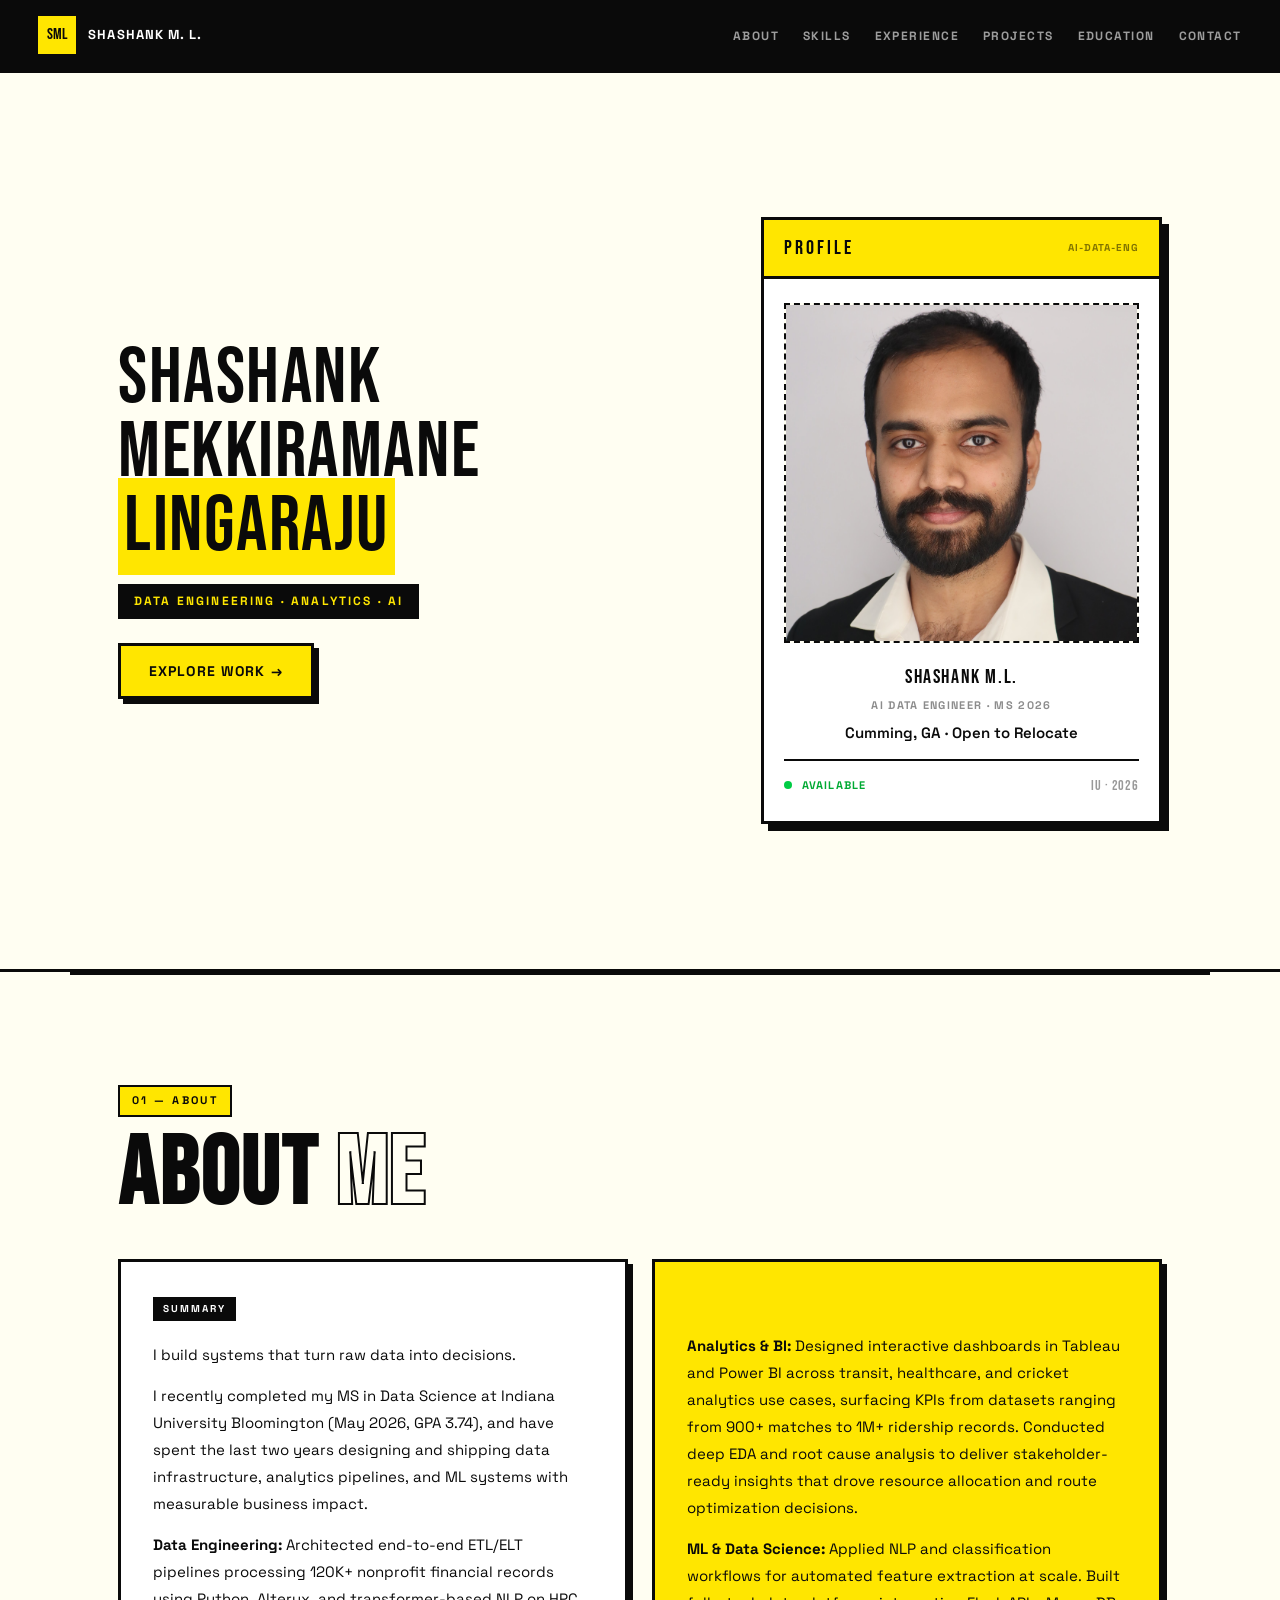
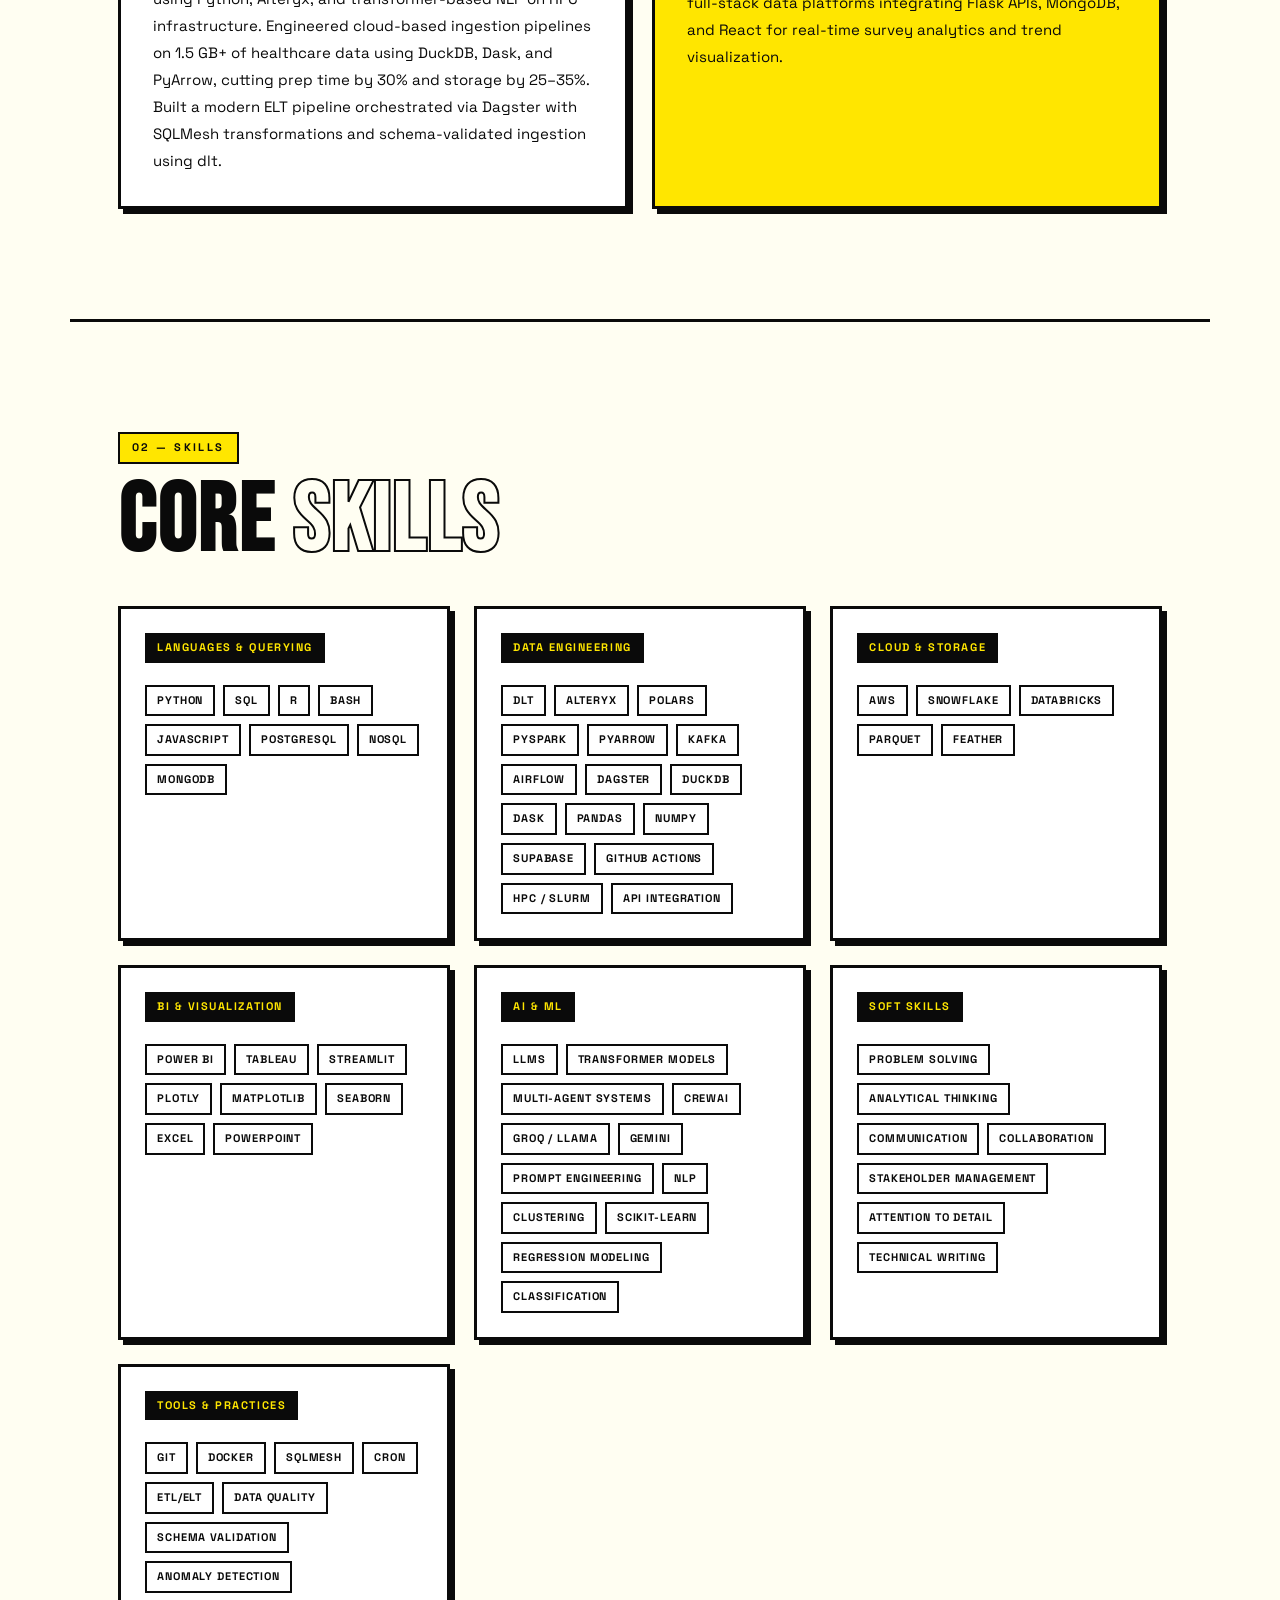
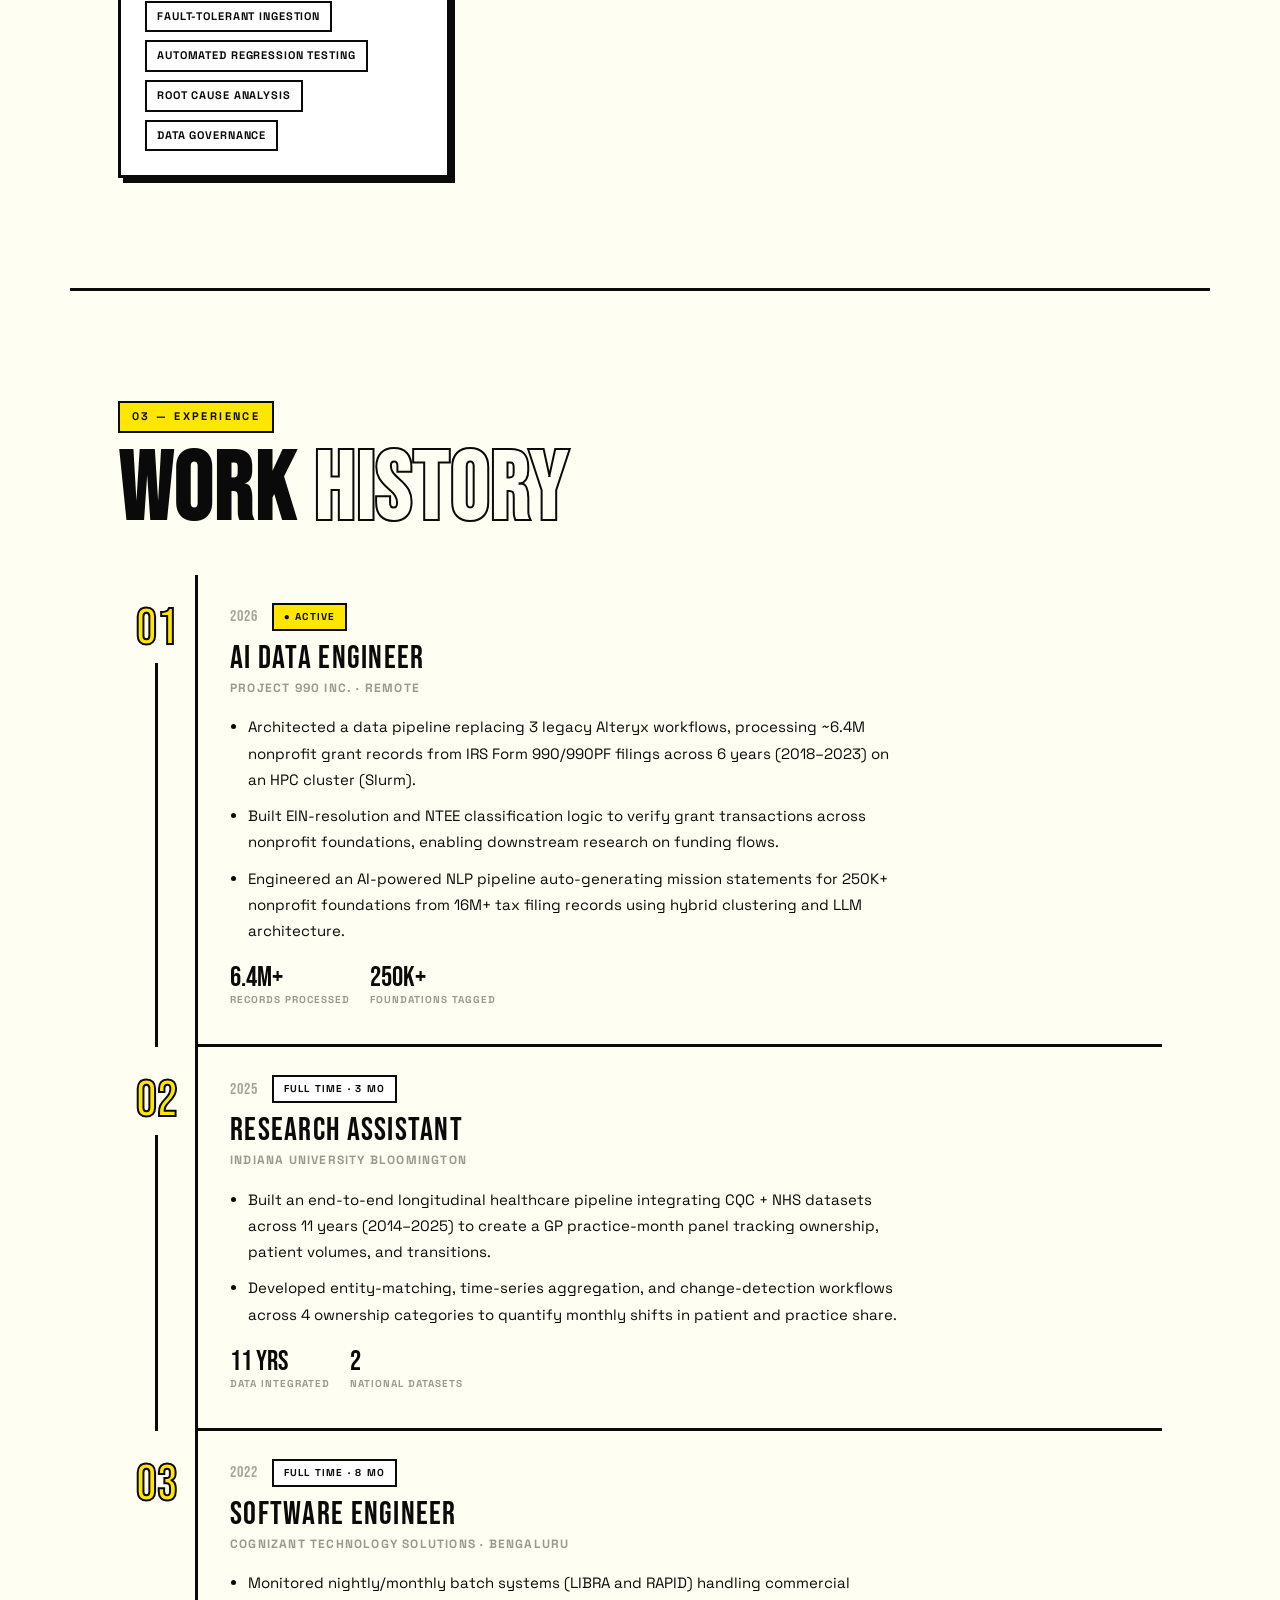
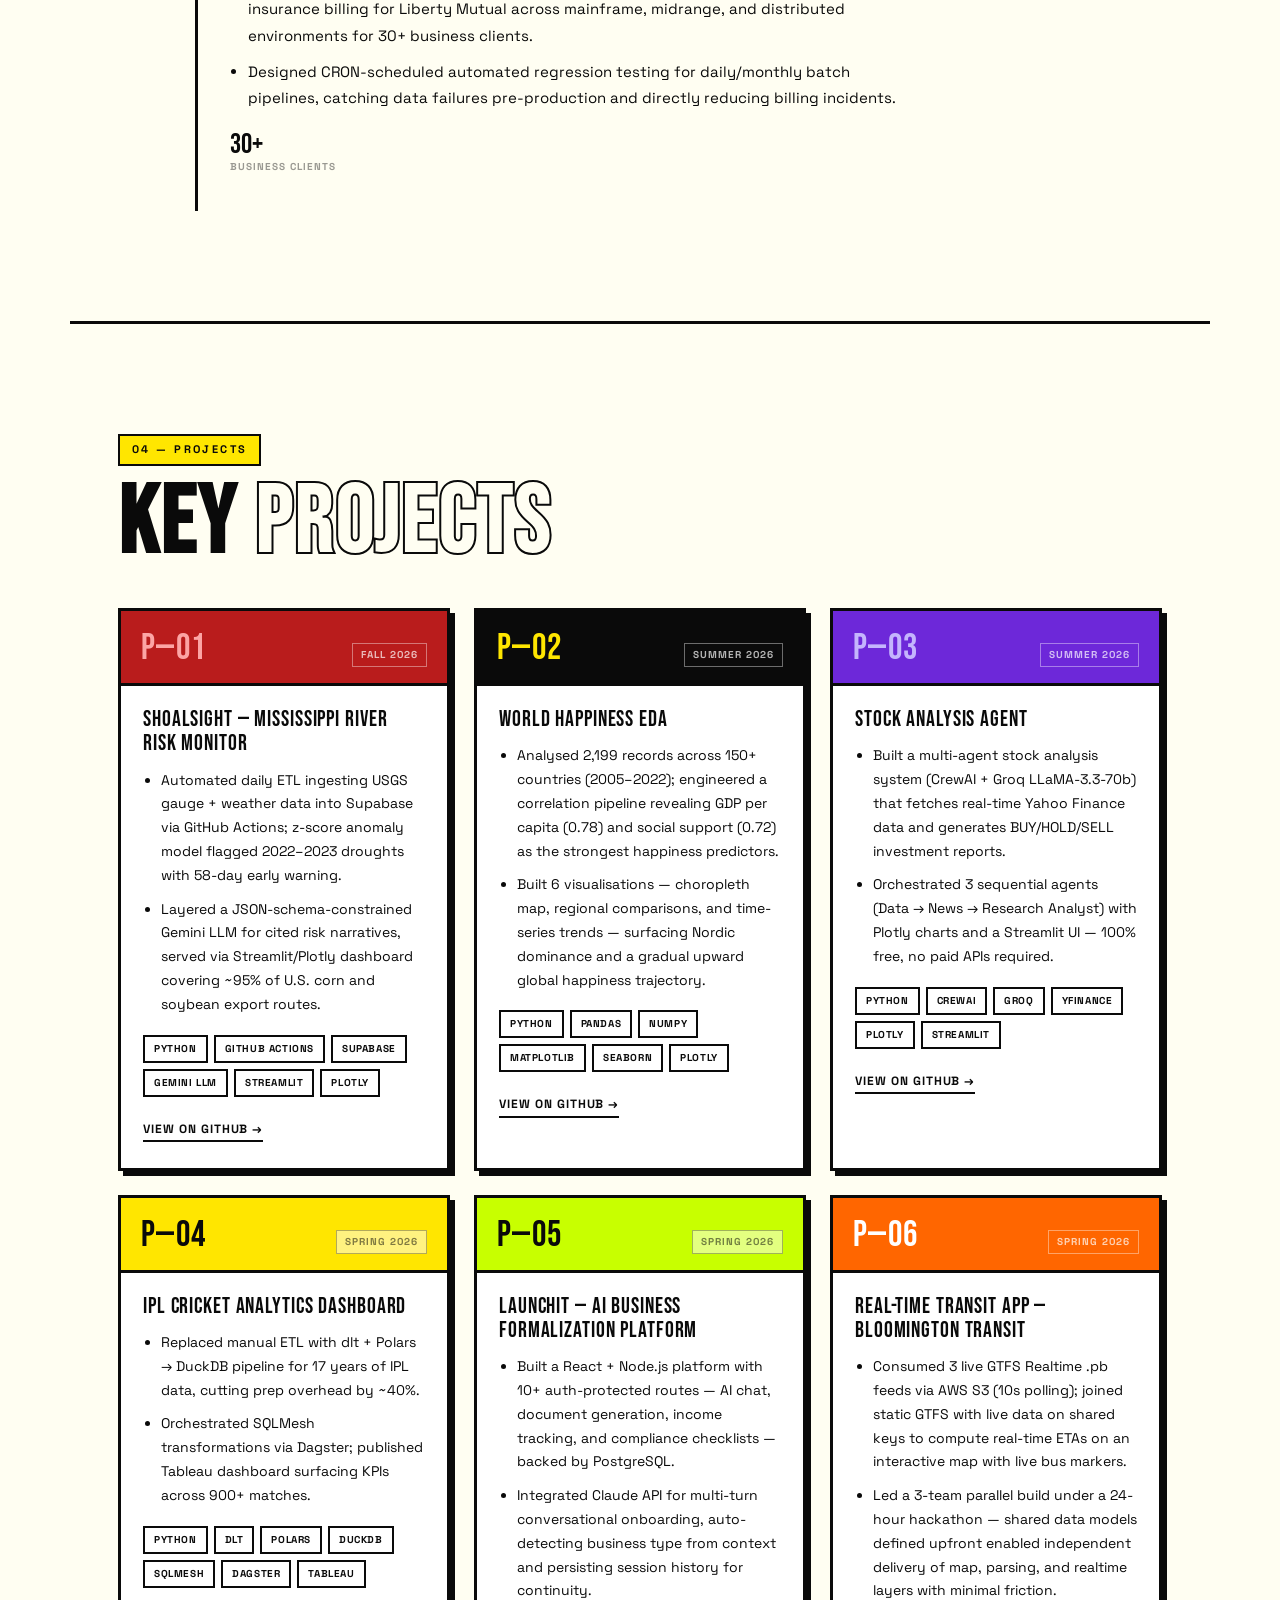
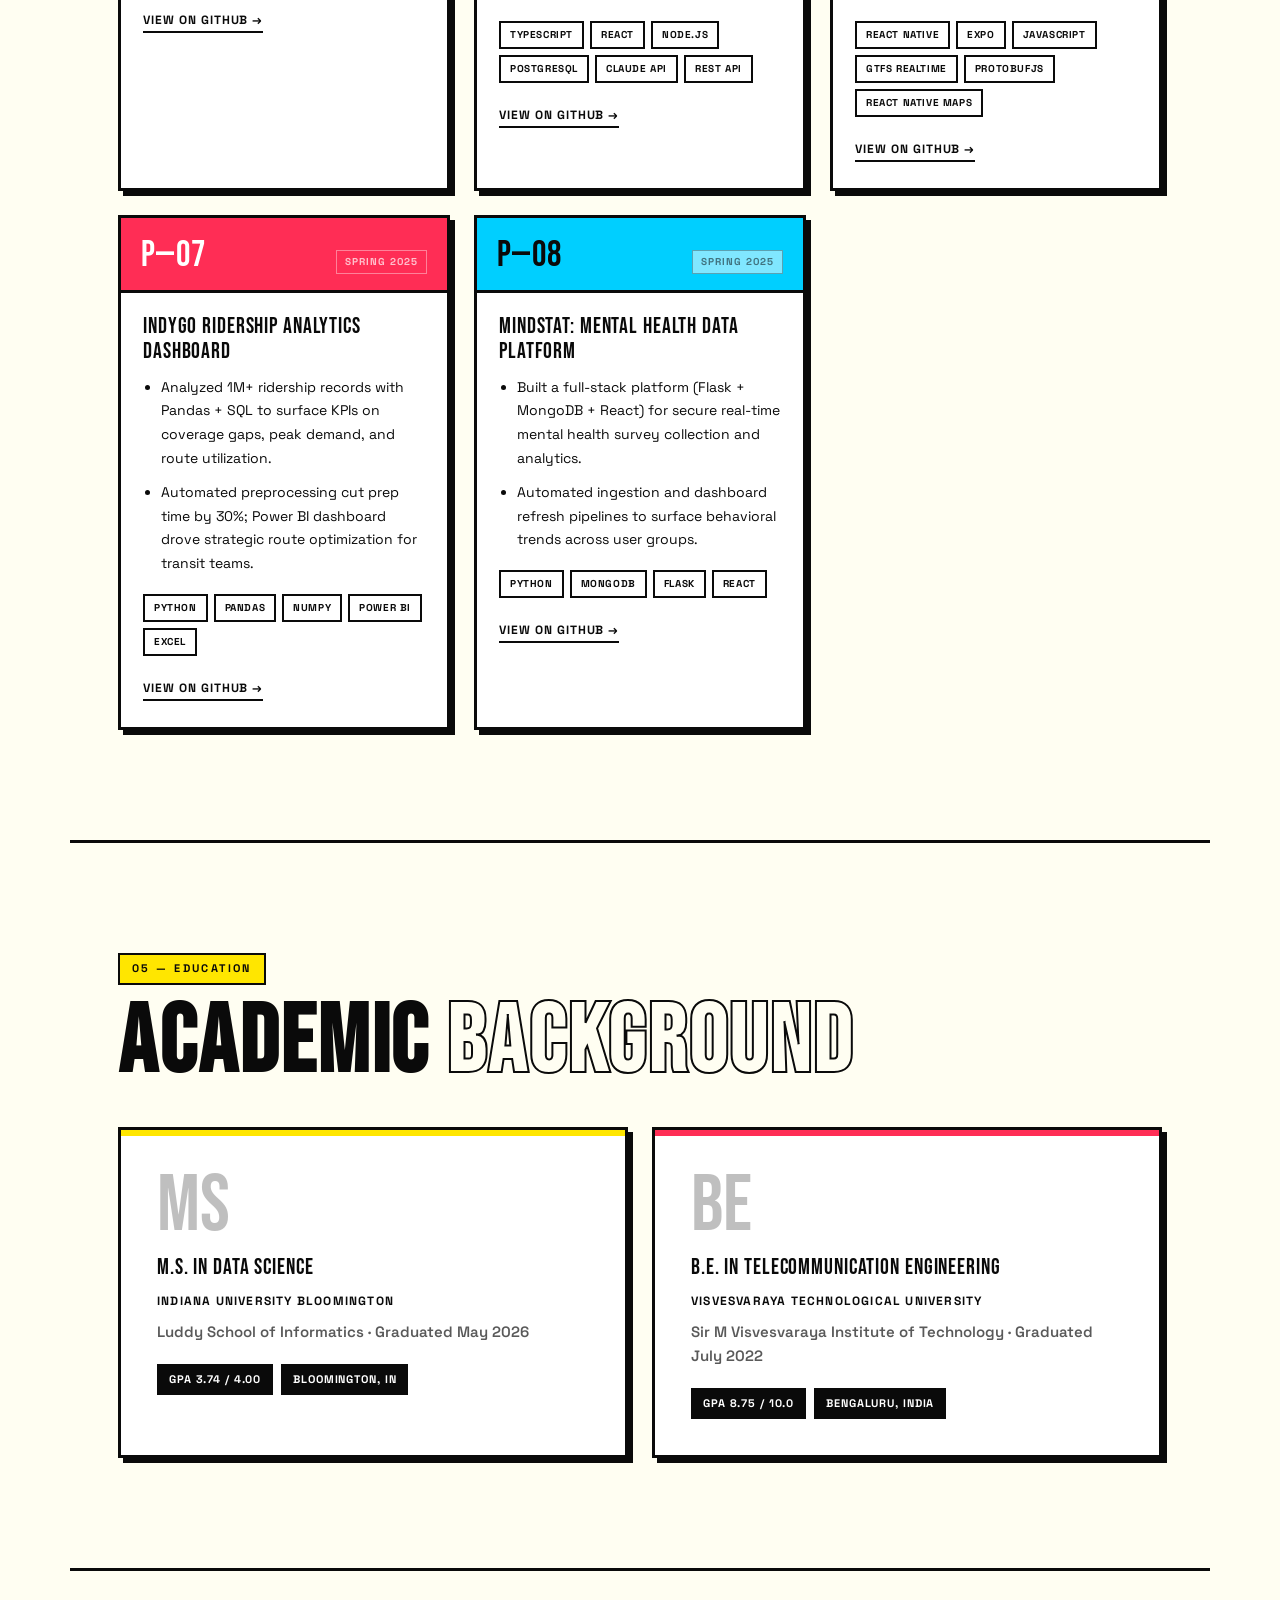
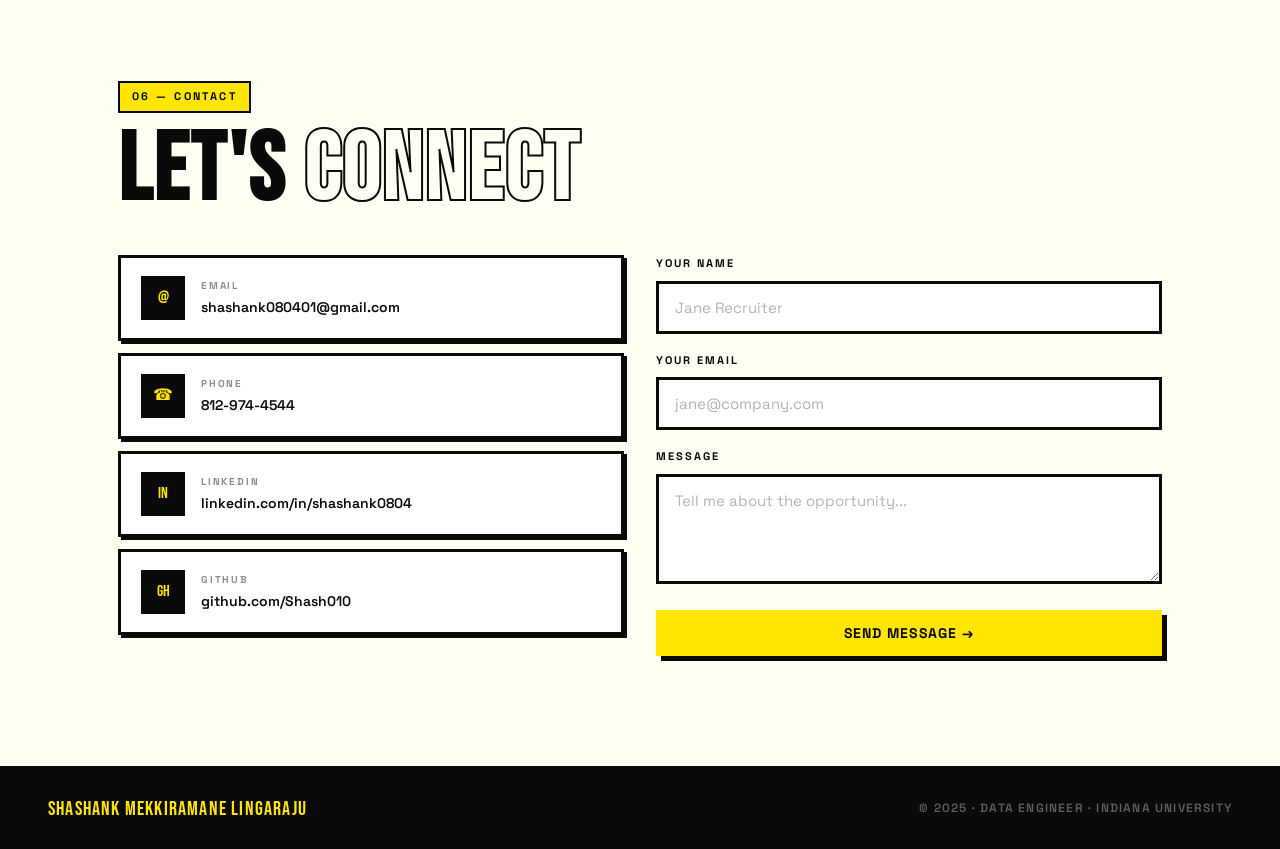
==== index.html @ 9e3068d6 "Add Soft Skills category to skills section" ====
<!doctype html>
<html lang="en">
  <head>
    <meta charset="UTF-8" />
    <meta name="viewport" content="width=device-width, initial-scale=1.0" />
    <title>Shashank Mekkiramane Lingaraju — Data Engineer</title>
    <link
      href="https://fonts.googleapis.com/css2?family=Bebas+Neue&family=Space+Grotesk:wght@400;500;700&display=swap"
      rel="stylesheet"
    />
    <link rel="stylesheet" href="css/style.css" />
  </head>
  <body>
    <!-- NAV -->
    <nav>
      <div class="nav-badge">
        <div class="nav-crest">SML</div>
        <div class="nav-name">Shashank M. L.</div>
      </div>
      <ul class="nav-links">
        <li><a href="#about">About</a></li>
        <li><a href="#skills">Skills</a></li>
        <li><a href="#experience">Experience</a></li>
        <li><a href="#projects">Projects</a></li>
        <li><a href="#education">Education</a></li>
        <li><a href="#contact">Contact</a></li>
      </ul>
    </nav>

    <main>
      <!-- HERO -->
      <div id="hero">
        <div class="hero-inner">
          <div class="hero-left">
            <div class="hero-name-wrap">
              <span class="hero-firstname">Shashank Mekkiramane</span>
              <span class="hero-lastname">LINGARAJU</span>
            </div>
            <div class="hero-role-badge">Data Engineering · Analytics · AI</div>
            <div class="hero-ctas">
              <a href="#experience" class="btn-primary">Explore Work →</a>
            </div>
          </div>

          <!-- ID CARD -->
          <div class="id-card">
            <div class="idc-header">
              <span class="idc-title">PROFILE</span>
              <span class="idc-id">AI-DATA-ENG</span>
            </div>
            <div class="idc-body">
              <div class="idc-photo-placeholder">
                <img src="images/image.jpg" alt="Shashank M.L." />
              </div>
              <div class="idc-name">Shashank M.L.</div>
              <div class="idc-role">AI Data Engineer · MS 2026</div>
              <div class="idc-location">Cumming, GA · Open to Relocate</div>
              <div class="idc-rule"></div>
              <div class="idc-foot">
                <div class="idc-avail">
                  <span class="avail-dot"></span> AVAILABLE
                </div>
                <div class="idc-inst">IU · 2026</div>
              </div>
            </div>
          </div>
        </div>
      </div>

      <!-- ABOUT -->
      <section id="about">
        <div class="sec-eyebrow">01 — About</div>
        <h2 class="sec-title">About <em>Me</em></h2>
        <div class="about-grid">
          <div class="about-card card-white">
            <div class="card-tag">Summary</div>
            <p>I build systems that turn raw data into decisions.</p>
            <p>
              I recently completed my MS in Data Science at Indiana University
              Bloomington (May 2026, GPA 3.74), and have spent the last two
              years designing and shipping data infrastructure, analytics
              pipelines, and ML systems with measurable business impact.
            </p>
            <p>
              <strong>Data Engineering:</strong> Architected end-to-end ETL/ELT
              pipelines processing 120K+ nonprofit financial records using
              Python, Alteryx, and transformer-based NLP on HPC infrastructure.
              Engineered cloud-based ingestion pipelines on 1.5 GB+ of
              healthcare data using DuckDB, Dask, and PyArrow, cutting prep time
              by 30% and storage by 25–35%. Built a modern ELT pipeline
              orchestrated via Dagster with SQLMesh transformations and
              schema-validated ingestion using dlt.
            </p>
          </div>
          <div class="about-card card-yellow">
            <p>
              <strong>Analytics &amp; BI:</strong> Designed interactive
              dashboards in Tableau and Power BI across transit, healthcare, and
              cricket analytics use cases, surfacing KPIs from datasets ranging
              from 900+ matches to 1M+ ridership records. Conducted deep EDA and
              root cause analysis to deliver stakeholder-ready insights that
              drove resource allocation and route optimization decisions.
            </p>
            <p>
              <strong>ML &amp; Data Science:</strong> Applied NLP and
              classification workflows for automated feature extraction at
              scale. Built full-stack data platforms integrating Flask APIs,
              MongoDB, and React for real-time survey analytics and trend
              visualization.
            </p>
          </div>
        </div>
      </section>

      <!-- SKILLS -->
      <section id="skills">
        <div class="sec-eyebrow">02 — Skills</div>
        <h2 class="sec-title">Core <em>Skills</em></h2>
        <div class="skills-grid">
          <div class="skill-cat">
            <div class="skill-cat-label">Languages &amp; Querying</div>
            <div class="skill-chips">
              <span class="chip">Python</span>
              <span class="chip">SQL</span>
              <span class="chip">R</span>
              <span class="chip">Bash</span>
              <span class="chip">JavaScript</span>
              <span class="chip">PostgreSQL</span>
              <span class="chip">NoSQL</span>
              <span class="chip">MongoDB</span>
            </div>
          </div>
          <div class="skill-cat">
            <div class="skill-cat-label">Data Engineering</div>
            <div class="skill-chips">
              <span class="chip">dlt</span>
              <span class="chip">Alteryx</span>
              <span class="chip">Polars</span>
              <span class="chip">PySpark</span>
              <span class="chip">PyArrow</span>
              <span class="chip">Kafka</span>
              <span class="chip">Airflow</span>
              <span class="chip">Dagster</span>
              <span class="chip">DuckDB</span>
              <span class="chip">Dask</span>
              <span class="chip">Pandas</span>
              <span class="chip">NumPy</span>
              <span class="chip">Supabase</span>
              <span class="chip">GitHub Actions</span>
              <span class="chip">HPC / Slurm</span>
              <span class="chip">API Integration</span>
            </div>
          </div>
          <div class="skill-cat">
            <div class="skill-cat-label">Cloud &amp; Storage</div>
            <div class="skill-chips">
              <span class="chip">AWS</span>
              <span class="chip">Snowflake</span>
              <span class="chip">Databricks</span>
              <span class="chip">Parquet</span>
              <span class="chip">Feather</span>
            </div>
          </div>
          <div class="skill-cat">
            <div class="skill-cat-label">BI &amp; Visualization</div>
            <div class="skill-chips">
              <span class="chip">Power BI</span>
              <span class="chip">Tableau</span>
              <span class="chip">Streamlit</span>
              <span class="chip">Plotly</span>
              <span class="chip">Matplotlib</span>
              <span class="chip">Seaborn</span>
              <span class="chip">Excel</span>
              <span class="chip">PowerPoint</span>
            </div>
          </div>
          <div class="skill-cat">
            <div class="skill-cat-label">AI &amp; ML</div>
            <div class="skill-chips">
              <span class="chip">LLMs</span>
              <span class="chip">Transformer Models</span>
              <span class="chip">Multi-Agent Systems</span>
              <span class="chip">CrewAI</span>
              <span class="chip">Groq / Llama</span>
              <span class="chip">Gemini</span>
              <span class="chip">Prompt Engineering</span>
              <span class="chip">NLP</span>
              <span class="chip">Clustering</span>
              <span class="chip">Scikit-learn</span>
              <span class="chip">Regression Modeling</span>
              <span class="chip">Classification</span>
            </div>
          </div>
          <div class="skill-cat">
            <div class="skill-cat-label">Soft Skills</div>
            <div class="skill-chips">
              <span class="chip">Problem Solving</span>
              <span class="chip">Analytical Thinking</span>
              <span class="chip">Communication</span>
              <span class="chip">Collaboration</span>
              <span class="chip">Stakeholder Management</span>
              <span class="chip">Attention to Detail</span>
              <span class="chip">Technical Writing</span>
            </div>
          </div>
          <div class="skill-cat">
            <div class="skill-cat-label">Tools &amp; Practices</div>
            <div class="skill-chips">
              <span class="chip">Git</span>
              <span class="chip">Docker</span>
              <span class="chip">SQLMesh</span>
              <span class="chip">CRON</span>
              <span class="chip">ETL/ELT</span>
              <span class="chip">Data Quality</span>
              <span class="chip">Schema Validation</span>
              <span class="chip">Anomaly Detection</span>
              <span class="chip">Fault-Tolerant Ingestion</span>
              <span class="chip">Automated Regression Testing</span>
              <span class="chip">Root Cause Analysis</span>
              <span class="chip">Data Governance</span>
            </div>
          </div>
        </div>
      </section>

      <!-- EXPERIENCE -->
      <section id="experience">
        <div class="sec-eyebrow">03 — Experience</div>
        <h2 class="sec-title">Work <em>History</em></h2>
        <div class="timeline">
          <div class="tl-item">
            <div class="tl-numcol">
              <div class="tl-num">01</div>
              <div class="tl-vline"></div>
            </div>
            <div class="tl-body">
              <div class="tl-top">
                <span class="tl-year">2026</span>
                <span class="pill-active">● ACTIVE</span>
              </div>
              <div class="tl-title">AI Data Engineer</div>
              <div class="tl-org">Project 990 Inc. · Remote</div>
              <ul class="tl-desc">
                <li>Architected a data pipeline replacing 3 legacy Alteryx workflows, processing ~6.4M nonprofit grant records from IRS Form 990/990PF filings across 6 years (2018–2023) on an HPC cluster (Slurm).</li>
                <li>Built EIN-resolution and NTEE classification logic to verify grant transactions across nonprofit foundations, enabling downstream research on funding flows.</li>
                <li>Engineered an AI-powered NLP pipeline auto-generating mission statements for 250K+ nonprofit foundations from 16M+ tax filing records using hybrid clustering and LLM architecture.</li>
              </ul>
              <div class="tl-metrics">
                <div class="tl-metric">
                  <span class="tm-num">6.4M+</span>
                  <span class="tm-lbl">Records Processed</span>
                </div>
                <div class="tl-metric">
                  <span class="tm-num">250K+</span>
                  <span class="tm-lbl">Foundations Tagged</span>
                </div>
              </div>
            </div>
          </div>

          <div class="tl-item">
            <div class="tl-numcol">
              <div class="tl-num">02</div>
              <div class="tl-vline"></div>
            </div>
            <div class="tl-body">
              <div class="tl-top">
                <span class="tl-year">2025</span>
                <span class="pill-done">Full Time · 3 mo</span>
              </div>
              <div class="tl-title">Research Assistant</div>
              <div class="tl-org">Indiana University Bloomington</div>
              <ul class="tl-desc">
                <li>Built an end-to-end longitudinal healthcare pipeline integrating CQC + NHS datasets across 11 years (2014–2025) to create a GP practice-month panel tracking ownership, patient volumes, and transitions.</li>
                <li>Developed entity-matching, time-series aggregation, and change-detection workflows across 4 ownership categories to quantify monthly shifts in patient and practice share.</li>
              </ul>
              <div class="tl-metrics">
                <div class="tl-metric">
                  <span class="tm-num">11 yrs</span>
                  <span class="tm-lbl">Data Integrated</span>
                </div>
                <div class="tl-metric">
                  <span class="tm-num">2</span>
                  <span class="tm-lbl">National Datasets</span>
                </div>
              </div>
            </div>
          </div>

          <div class="tl-item">
            <div class="tl-numcol">
              <div class="tl-num">03</div>
            </div>
            <div class="tl-body">
              <div class="tl-top">
                <span class="tl-year">2022</span>
                <span class="pill-done">Full Time · 8 mo</span>
              </div>
              <div class="tl-title">Software Engineer</div>
              <div class="tl-org">Cognizant Technology Solutions · Bengaluru</div>
              <ul class="tl-desc">
                <li>Monitored nightly/monthly batch systems (LIBRA and RAPID) handling commercial insurance billing for Liberty Mutual across mainframe, midrange, and distributed environments for 30+ business clients.</li>
                <li>Designed CRON-scheduled automated regression testing for daily/monthly batch pipelines, catching data failures pre-production and directly reducing billing incidents.</li>
              </ul>
              <div class="tl-metrics">
                <div class="tl-metric">
                  <span class="tm-num">30+</span>
                  <span class="tm-lbl">Business Clients</span>
                </div>
              </div>
            </div>
          </div>
        </div>
      </section>

      <!-- PROJECTS -->
      <section id="projects">
        <div class="sec-eyebrow">04 — Projects</div>
        <h2 class="sec-title">Key <em>Projects</em></h2>
        <div class="projects-grid">

          <!-- P-01: ShoalSight — Fall 2026 -->
          <div class="project-card">
            <div class="pc-banner banner-red">
              <div class="pc-num">P—01</div>
              <span class="pc-date">Fall 2026</span>
            </div>
            <div class="pc-body">
              <div class="pc-title">ShoalSight — Mississippi River Risk Monitor</div>
              <ul class="pc-desc">
                <li>Automated daily ETL ingesting USGS gauge + weather data into Supabase via GitHub Actions; z-score anomaly model flagged 2022–2023 droughts with 58-day early warning.</li>
                <li>Layered a JSON-schema-constrained Gemini LLM for cited risk narratives, served via Streamlit/Plotly dashboard covering ~95% of U.S. corn and soybean export routes.</li>
              </ul>
              <div class="pc-tech">
                <span class="tech-tag">Python</span
                ><span class="tech-tag">GitHub Actions</span
                ><span class="tech-tag">Supabase</span
                ><span class="tech-tag">Gemini LLM</span
                ><span class="tech-tag">Streamlit</span
                ><span class="tech-tag">Plotly</span>
              </div>
              <a href="https://github.com/Shash010/Mississippi_River_Chokepoint_Monitor" class="pc-link" target="_blank" rel="noopener">View on GitHub →</a>
            </div>
          </div>

          <!-- P-02: World Happiness EDA — Summer 2026 -->
          <div class="project-card">
            <div class="pc-banner banner-black">
              <div class="pc-num">P—02</div>
              <span class="pc-date">Summer 2026</span>
            </div>
            <div class="pc-body">
              <div class="pc-title">World Happiness EDA</div>
              <ul class="pc-desc">
                <li>Analysed 2,199 records across 150+ countries (2005–2022); engineered a correlation pipeline revealing GDP per capita (0.78) and social support (0.72) as the strongest happiness predictors.</li>
                <li>Built 6 visualisations — choropleth map, regional comparisons, and time-series trends — surfacing Nordic dominance and a gradual upward global happiness trajectory.</li>
              </ul>
              <div class="pc-tech">
                <span class="tech-tag">Python</span
                ><span class="tech-tag">Pandas</span
                ><span class="tech-tag">NumPy</span
                ><span class="tech-tag">Matplotlib</span
                ><span class="tech-tag">Seaborn</span
                ><span class="tech-tag">Plotly</span>
              </div>
              <a href="https://github.com/Shash010/World_Happiness_EDAProject" class="pc-link" target="_blank" rel="noopener">View on GitHub →</a>
            </div>
          </div>

          <!-- P-03: Stock Analysis Agent — Summer 2026 -->
          <div class="project-card">
            <div class="pc-banner banner-purple">
              <div class="pc-num">P—03</div>
              <span class="pc-date">Summer 2026</span>
            </div>
            <div class="pc-body">
              <div class="pc-title">Stock Analysis Agent</div>
              <ul class="pc-desc">
                <li>Built a multi-agent stock analysis system (CrewAI + Groq LLaMA-3.3-70b) that fetches real-time Yahoo Finance data and generates BUY/HOLD/SELL investment reports.</li>
                <li>Orchestrated 3 sequential agents (Data → News → Research Analyst) with Plotly charts and a Streamlit UI — 100% free, no paid APIs required.</li>
              </ul>
              <div class="pc-tech">
                <span class="tech-tag">Python</span
                ><span class="tech-tag">CrewAI</span
                ><span class="tech-tag">Groq</span
                ><span class="tech-tag">yfinance</span
                ><span class="tech-tag">Plotly</span
                ><span class="tech-tag">Streamlit</span>
              </div>
              <a href="https://github.com/Shash010/Stock_Analysis_Agent" class="pc-link" target="_blank" rel="noopener">View on GitHub →</a>
            </div>
          </div>

          <!-- P-04: IPL Analytics — Spring 2026 -->
          <div class="project-card">
            <div class="pc-banner banner-yellow">
              <div class="pc-num">P—04</div>
              <span class="pc-date">Spring 2026</span>
            </div>
            <div class="pc-body">
              <div class="pc-title">IPL Cricket Analytics Dashboard</div>
              <ul class="pc-desc">
                <li>Replaced manual ETL with dlt + Polars → DuckDB pipeline for 17 years of IPL data, cutting prep overhead by ~40%.</li>
                <li>Orchestrated SQLMesh transformations via Dagster; published Tableau dashboard surfacing KPIs across 900+ matches.</li>
              </ul>
              <div class="pc-tech">
                <span class="tech-tag">Python</span
                ><span class="tech-tag">dlt</span
                ><span class="tech-tag">Polars</span
                ><span class="tech-tag">DuckDB</span
                ><span class="tech-tag">SQLMesh</span
                ><span class="tech-tag">Dagster</span
                ><span class="tech-tag">Tableau</span>
              </div>
              <a href="https://github.com/Shash010/IPL_Analytics" class="pc-link" target="_blank" rel="noopener">View on GitHub →</a>
            </div>
          </div>

          <!-- P-05: LaunchIt — Spring 2026 -->
          <div class="project-card">
            <div class="pc-banner banner-lime">
              <div class="pc-num">P—05</div>
              <span class="pc-date">Spring 2026</span>
            </div>
            <div class="pc-body">
              <div class="pc-title">LaunchIt — AI Business Formalization Platform</div>
              <ul class="pc-desc">
                <li>Built a React + Node.js platform with 10+ auth-protected routes — AI chat, document generation, income tracking, and compliance checklists — backed by PostgreSQL.</li>
                <li>Integrated Claude API for multi-turn conversational onboarding, auto-detecting business type from context and persisting session history for continuity.</li>
              </ul>
              <div class="pc-tech">
                <span class="tech-tag">TypeScript</span
                ><span class="tech-tag">React</span
                ><span class="tech-tag">Node.js</span
                ><span class="tech-tag">PostgreSQL</span
                ><span class="tech-tag">Claude API</span
                ><span class="tech-tag">REST API</span>
              </div>
              <a href="https://github.com/Shash010/Launch-It" class="pc-link" target="_blank" rel="noopener">View on GitHub →</a>
            </div>
          </div>

          <!-- P-06: Real-Time Transit App — Spring 2026 -->
          <div class="project-card">
            <div class="pc-banner banner-orange">
              <div class="pc-num">P—06</div>
              <span class="pc-date">Spring 2026</span>
            </div>
            <div class="pc-body">
              <div class="pc-title">Real-Time Transit App — Bloomington Transit</div>
              <ul class="pc-desc">
                <li>Consumed 3 live GTFS Realtime .pb feeds via AWS S3 (10s polling); joined static GTFS with live data on shared keys to compute real-time ETAs on an interactive map with live bus markers.</li>
                <li>Led a 3-team parallel build under a 24-hour hackathon — shared data models defined upfront enabled independent delivery of map, parsing, and realtime layers with minimal friction.</li>
              </ul>
              <div class="pc-tech">
                <span class="tech-tag">React Native</span
                ><span class="tech-tag">Expo</span
                ><span class="tech-tag">JavaScript</span
                ><span class="tech-tag">GTFS Realtime</span
                ><span class="tech-tag">protobufjs</span
                ><span class="tech-tag">React Native Maps</span>
              </div>
              <a href="https://github.com/nesar-ganguli/realtime-transit-app" class="pc-link" target="_blank" rel="noopener">View on GitHub →</a>
            </div>
          </div>

          <!-- P-07: IndyGO — Spring 2025 -->
          <div class="project-card">
            <div class="pc-banner banner-pink">
              <div class="pc-num">P—07</div>
              <span class="pc-date">Spring 2025</span>
            </div>
            <div class="pc-body">
              <div class="pc-title">IndyGO Ridership Analytics Dashboard</div>
              <ul class="pc-desc">
                <li>Analyzed 1M+ ridership records with Pandas + SQL to surface KPIs on coverage gaps, peak demand, and route utilization.</li>
                <li>Automated preprocessing cut prep time by 30%; Power BI dashboard drove strategic route optimization for transit teams.</li>
              </ul>
              <div class="pc-tech">
                <span class="tech-tag">Python</span
                ><span class="tech-tag">Pandas</span
                ><span class="tech-tag">NumPy</span
                ><span class="tech-tag">Power BI</span
                ><span class="tech-tag">Excel</span>
              </div>
              <a href="https://github.com/Shash010/IndyGO_Ridership_Analytics_Dashboard" class="pc-link" target="_blank" rel="noopener">View on GitHub →</a>
            </div>
          </div>

          <!-- P-08: MindStat — Spring 2025 -->
          <div class="project-card">
            <div class="pc-banner banner-cyan">
              <div class="pc-num">P—08</div>
              <span class="pc-date">Spring 2025</span>
            </div>
            <div class="pc-body">
              <div class="pc-title">MindStat: Mental Health Data Platform</div>
              <ul class="pc-desc">
                <li>Built a full-stack platform (Flask + MongoDB + React) for secure real-time mental health survey collection and analytics.</li>
                <li>Automated ingestion and dashboard refresh pipelines to surface behavioral trends across user groups.</li>
              </ul>
              <div class="pc-tech">
                <span class="tech-tag">Python</span
                ><span class="tech-tag">MongoDB</span
                ><span class="tech-tag">Flask</span
                ><span class="tech-tag">React</span>
              </div>
              <a href="https://github.com/Shash010/Mindstat" class="pc-link" target="_blank" rel="noopener">View on GitHub →</a>
            </div>
          </div>

        </div>
      </section>

      <!-- EDUCATION -->
      <section id="education">
        <div class="sec-eyebrow">05 — Education</div>
        <h2 class="sec-title">Academic <em>Background</em></h2>
        <div class="edu-grid">
          <div class="edu-card ec-yellow">
            <div class="edu-num">MS</div>
            <div class="edu-degree">M.S. in Data Science</div>
            <div class="edu-school">Indiana University Bloomington</div>
            <div class="edu-period">
              Luddy School of Informatics · Graduated May 2026
            </div>
            <div class="edu-tags">
              <span class="chip chip-black">GPA 3.74 / 4.00</span>
              <span class="chip chip-black">Bloomington, IN</span>
            </div>
          </div>
          <div class="edu-card ec-pink">
            <div class="edu-num">BE</div>
            <div class="edu-degree">B.E. in Telecommunication Engineering</div>
            <div class="edu-school">Visvesvaraya Technological University</div>
            <div class="edu-period">
              Sir M Visvesvaraya Institute of Technology · Graduated July 2022
            </div>
            <div class="edu-tags">
              <span class="chip chip-black">GPA 8.75 / 10.0</span>
              <span class="chip chip-black">Bengaluru, India</span>
            </div>
          </div>
        </div>
      </section>

      <!-- CONTACT -->
      <section id="contact">
        <div class="sec-eyebrow">06 — Contact</div>
        <h2 class="sec-title">Let's <em>Connect</em></h2>
        <div class="contact-grid">
          <div class="contact-channels">
            <a href="mailto:shashank080401@gmail.com" class="channel">
              <div class="ch-icon">@</div>
              <div class="ch-info">
                <div class="ch-lbl">Email</div>
                <div class="ch-val">shashank080401@gmail.com</div>
              </div>
              <span class="ch-arrow">→</span>
            </a>
            <a href="tel:8129744544" class="channel">
              <div class="ch-icon">☎</div>
              <div class="ch-info">
                <div class="ch-lbl">Phone</div>
                <div class="ch-val">812-974-4544</div>
              </div>
              <span class="ch-arrow">→</span>
            </a>
            <a
              href="https://www.linkedin.com/in/shashank0804"
              target="_blank"
              class="channel"
            >
              <div class="ch-icon">in</div>
              <div class="ch-info">
                <div class="ch-lbl">LinkedIn</div>
                <div class="ch-val">linkedin.com/in/shashank0804</div>
              </div>
              <span class="ch-arrow">→</span>
            </a>
            <a
              href="https://github.com/Shash010"
              target="_blank"
              class="channel"
            >
              <div class="ch-icon">GH</div>
              <div class="ch-info">
                <div class="ch-lbl">GitHub</div>
                <div class="ch-val">github.com/Shash010</div>
              </div>
              <span class="ch-arrow">→</span>
            </a>
          </div>
          <form
            class="contact-form"
            id="contact-form"
            action="https://api.web3forms.com/submit"
            method="POST"
          >
            <input
              type="hidden"
              name="access_key"
              value="37bf1e21-6ff2-4686-9399-cd1cdbd4e496"
            />
            <input
              type="hidden"
              name="subject"
              value="Portfolio Contact — New Message"
            />
            <input type="checkbox" name="botcheck" style="display: none" />
            <div>
              <label class="form-label">Your Name</label>
              <input
                type="text"
                name="name"
                class="form-input"
                placeholder="Jane Recruiter"
                required
              />
            </div>
            <div>
              <label class="form-label">Your Email</label>
              <input
                type="email"
                name="email"
                class="form-input"
                placeholder="jane@company.com"
                required
              />
            </div>
            <div>
              <label class="form-label">Message</label>
              <textarea
                name="message"
                class="form-textarea"
                placeholder="Tell me about the opportunity..."
                required
              ></textarea>
            </div>
            <button
              type="submit"
              class="btn-primary"
              id="submit-btn"
              style="width: 100%; cursor: pointer; border: none"
            >
              Send Message →
            </button>
            <p
              id="form-status"
              style="
                display: none;
                margin-top: 14px;
                font-weight: 700;
                font-size: 14px;
              "
            ></p>
          </form>
        </div>
      </section>
    </main>

    <footer>
      <div class="footer-name">Shashank Mekkiramane Lingaraju</div>
      <div class="footer-copy">© 2025 · Data Engineer · Indiana University</div>
    </footer>

    <script src="js/main.js"></script>
  </body>
</html>
---- css/style.css ----
:root {
  --bg: #FFFEF2;
  --black: #0A0A0A;
  --white: #FFFFFF;
  --yellow: #FFE600;
  --pink: #FF2D55;
  --cyan: #00CFFF;
  --shadow: 5px 5px 0 #0A0A0A;
  --shadow-lg: 7px 7px 0 #0A0A0A;
  --shadow-sm: 3px 3px 0 #0A0A0A;
  --border: 3px solid #0A0A0A;
  --font-display: 'Bebas Neue', 'Impact', sans-serif;
  --font-body: 'Space Grotesk', sans-serif;
}

*, *::before, *::after {
  box-sizing: border-box;
  margin: 0;
  padding: 0;
}

html { scroll-behavior: smooth; }

body {
  min-height: 100vh;
  font-family: var(--font-body);
  font-size: 16px;
  line-height: 1.6;
  color: var(--black);
  background: var(--bg);
  overflow-x: hidden;
}

/* NAV */
nav {
  position: fixed;
  top: 0; left: 0; right: 0;
  display: flex;
  align-items: center;
  justify-content: space-between;
  gap: 24px;
  padding: 16px clamp(20px, 3vw, 48px);
  background: var(--black);
  border-bottom: var(--border);
  z-index: 100;
}

.nav-badge { display: flex; align-items: center; gap: 12px; }

.nav-crest {
  width: 38px; height: 38px;
  background: var(--yellow);
  border: 2px solid var(--yellow);
  display: grid; place-items: center;
  font-family: var(--font-display);
  font-size: 16px;
  color: var(--black);
  flex-shrink: 0;
}

.nav-name {
  font-family: var(--font-body);
  font-size: 13px;
  font-weight: 700;
  color: var(--white);
  letter-spacing: 0.08em;
  text-transform: uppercase;
}

.nav-links { display: flex; flex-wrap: wrap; gap: 24px; list-style: none; }

.nav-links a {
  color: rgba(255, 255, 255, 0.6);
  font-family: var(--font-body);
  font-size: 12px;
  font-weight: 700;
  letter-spacing: 0.12em;
  text-transform: uppercase;
  text-decoration: none;
  padding-bottom: 2px;
  border-bottom: 2px solid transparent;
  transition: color 0.15s ease, border-color 0.15s ease;
}

.nav-links a:hover {
  color: var(--yellow);
  border-bottom-color: var(--yellow);
}

/* SECTIONS */
main { padding-top: 72px; }

section {
  max-width: 1140px;
  margin: 0 auto;
  padding: clamp(80px, 9vw, 110px) clamp(20px, 4vw, 48px);
  border-top: var(--border);
}

.sec-eyebrow {
  display: inline-block;
  font-family: var(--font-body);
  font-size: 11px;
  font-weight: 700;
  letter-spacing: 0.22em;
  text-transform: uppercase;
  color: var(--black);
  background: var(--yellow);
  padding: 5px 12px;
  border: 2px solid var(--black);
  margin-bottom: 16px;
}

.sec-title {
  font-family: var(--font-display);
  font-size: clamp(52px, 8vw, 96px);
  line-height: 0.9;
  color: var(--black);
  text-transform: uppercase;
  letter-spacing: 0.02em;
  margin-bottom: 40px;
}

.sec-title em {
  font-style: normal;
  -webkit-text-stroke: 2px var(--black);
  color: transparent;
}

.sec-sub {
  max-width: 580px;
  font-size: 16px;
  color: var(--black);
  margin-bottom: 40px;
}

/* BUTTONS */
.btn-primary, .btn-secondary {
  display: inline-flex;
  align-items: center;
  justify-content: center;
  padding: 14px 28px;
  font-family: var(--font-body);
  font-size: 14px;
  font-weight: 700;
  letter-spacing: 0.08em;
  text-transform: uppercase;
  text-decoration: none;
  border: var(--border);
  transition: transform 0.12s ease, box-shadow 0.12s ease;
  cursor: pointer;
}

.btn-primary {
  background: var(--yellow);
  color: var(--black);
  box-shadow: var(--shadow);
}

.btn-primary:hover {
  transform: translate(-2px, -2px);
  box-shadow: var(--shadow-lg);
}

.btn-primary:active {
  transform: translate(4px, 4px);
  box-shadow: none;
}

.btn-secondary {
  background: var(--white);
  color: var(--black);
  box-shadow: var(--shadow);
}

.btn-secondary:hover {
  transform: translate(-2px, -2px);
  box-shadow: var(--shadow-lg);
  background: var(--black);
  color: var(--white);
}

/* AVAILABILITY DOT */
.avail-dot {
  display: inline-block;
  width: 8px; height: 8px;
  border-radius: 50%;
  background: #00cc44;
  margin-right: 6px;
  animation: pulse 1.4s ease infinite;
}

@keyframes pulse {
  0%, 100% { transform: scale(1); opacity: 1; }
  50% { transform: scale(0.7); opacity: 0.6; }
}

/* HERO */
#hero {
  min-height: 100vh;
  display: flex;
  align-items: center;
  border-bottom: var(--border);
  position: relative;
}

.hero-inner {
  display: grid;
  grid-template-columns: 1.2fr 0.85fr;
  gap: clamp(40px, 6vw, 80px);
  align-items: center;
  max-width: 1140px;
  width: 100%;
  margin: 0 auto;
  padding: 0 clamp(20px, 4vw, 48px);
}

.hero-name-wrap { margin-bottom: 20px; }

.hero-firstname {
  display: block;
  font-family: var(--font-display);
  font-size: clamp(38px, 7vw, 78px);
  color: var(--black);
  line-height: 0.95;
  letter-spacing: 0.02em;
}

.hero-lastname {
  display: inline;
  font-family: var(--font-display);
  font-size: clamp(38px, 7vw, 78px);
  line-height: 0.95;
  letter-spacing: 0.02em;
  background: var(--yellow);
  color: var(--black);
  padding: 2px 6px;
  -webkit-box-decoration-break: clone;
  box-decoration-break: clone;
}

.hero-role-badge {
  display: inline-block;
  background: var(--black);
  color: var(--yellow);
  font-family: var(--font-body);
  font-size: 12px;
  font-weight: 700;
  letter-spacing: 0.18em;
  text-transform: uppercase;
  padding: 8px 16px;
  margin-bottom: 24px;
}

.hero-bio {
  max-width: 540px;
  font-size: 15px;
  line-height: 1.75;
  color: var(--black);
  margin-bottom: 32px;
}

.hero-ctas { display: flex; flex-wrap: wrap; gap: 14px; }

/* ID CARD */
.id-card {
  background: var(--white);
  border: var(--border);
  box-shadow: var(--shadow-lg);
  overflow: hidden;
}

.idc-header {
  display: flex;
  align-items: center;
  justify-content: space-between;
  background: var(--yellow);
  border-bottom: var(--border);
  padding: 12px 20px;
}

.idc-title {
  font-family: var(--font-display);
  font-size: 20px;
  letter-spacing: 0.15em;
  color: var(--black);
}

.idc-id {
  font-family: var(--font-body);
  font-size: 10px;
  font-weight: 700;
  letter-spacing: 0.1em;
  color: rgba(0,0,0,0.5);
}

.idc-body { padding: 24px 20px; }

.idc-photo-placeholder {
  width: 100%;
  height: 340px;
  background: var(--bg);
  border: 2px dashed var(--black);
  margin-bottom: 18px;
  overflow: hidden;
}

.idc-photo-placeholder img {
  width: 100%;
  height: 100%;
  object-fit: cover;
  object-position: center 25%;
  display: block;
}

.idc-photo-label {
  font-family: var(--font-body);
  font-size: 11px;
  font-weight: 700;
  letter-spacing: 0.18em;
  color: rgba(0,0,0,0.3);
  text-transform: uppercase;
}

.idc-name {
  font-family: var(--font-display);
  font-size: 20px;
  letter-spacing: 0.08em;
  text-align: center;
  color: var(--black);
  text-transform: uppercase;
  margin-bottom: 4px;
}

.idc-role {
  font-family: var(--font-body);
  font-size: 11px;
  font-weight: 700;
  color: rgba(0,0,0,0.45);
  text-align: center;
  letter-spacing: 0.12em;
  text-transform: uppercase;
  margin-bottom: 6px;
}

.idc-location {
  font-family: var(--font-body);
  font-size: 15px;
  font-weight: 600;
  color: var(--black);
  text-align: center;
  display: block;
  width: 100%;
  margin-bottom: 14px;
}

.idc-rule {
  height: 2px;
  background: var(--black);
  margin: 14px 0;
}

.idc-skills { display: flex; flex-direction: column; gap: 9px; }

.ids-row {
  display: grid;
  grid-template-columns: 68px 1fr 44px;
  align-items: center;
  gap: 10px;
  font-size: 11px;
}

.ids-name {
  font-weight: 700;
  font-size: 11px;
  color: var(--black);
  text-transform: uppercase;
  letter-spacing: 0.04em;
}

.ids-bar {
  height: 10px;
  background: #f0f0e8;
  border: 1px solid var(--black);
  position: relative;
  overflow: hidden;
}

.ids-fill {
  position: absolute;
  inset: 0 auto 0 0;
  background: var(--yellow);
  animation: fillUp 1s ease forwards;
}

.ids-fill.ids-pink { background: var(--pink); }
.ids-fill.ids-cyan { background: var(--cyan); }

@keyframes fillUp { from { width: 0; } }

.ids-level {
  font-size: 9px;
  font-weight: 700;
  padding: 2px 5px;
  border: 1px solid var(--black);
  text-align: center;
  letter-spacing: 0.04em;
}

.lv-yellow { background: var(--yellow); color: var(--black); }
.lv-pink   { background: var(--pink);   color: var(--white); }
.lv-cyan   { background: var(--cyan);   color: var(--black); }

.idc-foot {
  display: flex;
  justify-content: space-between;
  align-items: center;
}

.idc-avail {
  font-family: var(--font-body);
  font-size: 11px;
  font-weight: 700;
  text-transform: uppercase;
  letter-spacing: 0.1em;
  color: #00aa33;
}

.idc-inst {
  font-family: var(--font-display);
  font-size: 14px;
  letter-spacing: 0.06em;
  color: rgba(0,0,0,0.4);
}

/* ABOUT */
.about-grid {
  display: grid;
  grid-template-columns: repeat(2, 1fr);
  gap: 24px;
}

.about-card {
  border: var(--border);
  padding: 32px;
  position: relative;
  transition: transform 0.15s ease, box-shadow 0.15s ease;
}

.about-card:hover {
  transform: translate(-3px, -3px);
  box-shadow: var(--shadow-lg);
}

.card-white {
  background: var(--white);
  box-shadow: var(--shadow);
}

.card-yellow {
  background: var(--yellow);
  box-shadow: var(--shadow);
}

.card-tag {
  display: inline-block;
  font-family: var(--font-body);
  font-size: 10px;
  font-weight: 700;
  letter-spacing: 0.2em;
  text-transform: uppercase;
  background: var(--black);
  color: var(--white);
  padding: 4px 10px;
  margin-bottom: 20px;
}

.card-yellow .card-tag {
  background: var(--black);
  color: var(--yellow);
}

.about-card p {
  font-size: 15px;
  line-height: 1.8;
  color: var(--black);
}

.about-card p + p { margin-top: 14px; }

.card-yellow > p:first-child { margin-top: 38px; }

.detail-rows { display: flex; flex-direction: column; gap: 18px; }

.detail-row {}

.dr-label {
  font-size: 10px;
  font-weight: 700;
  letter-spacing: 0.2em;
  text-transform: uppercase;
  color: rgba(0,0,0,0.55);
  margin-bottom: 4px;
}

.dr-val {
  font-size: 15px;
  font-weight: 600;
  color: var(--black);
}

.skill-chips { display: flex; flex-wrap: wrap; gap: 8px; margin-top: 4px; }

.chip {
  font-family: var(--font-body);
  font-size: 11px;
  font-weight: 700;
  letter-spacing: 0.08em;
  text-transform: uppercase;
  padding: 5px 10px;
  border: 2px solid var(--black);
  background: var(--white);
  color: var(--black);
}

.chip-black {
  background: var(--black);
  color: var(--white);
}

.avail-badge {
  display: inline-flex;
  align-items: center;
  font-family: var(--font-body);
  font-size: 13px;
  font-weight: 700;
  text-transform: uppercase;
  letter-spacing: 0.1em;
  color: #007722;
}

/* SKILLS */
.skills-grid {
  display: grid;
  grid-template-columns: repeat(3, 1fr);
  gap: 24px;
}

.skill-cat {
  border: var(--border);
  background: var(--white);
  padding: 24px;
  box-shadow: var(--shadow);
}

.skill-cat-label {
  display: inline-block;
  font-family: var(--font-body);
  font-size: 11px;
  font-weight: 700;
  letter-spacing: 0.14em;
  text-transform: uppercase;
  background: var(--black);
  color: var(--yellow);
  padding: 6px 12px;
  margin-bottom: 18px;
}

/* EXPERIENCE */
.timeline { display: flex; flex-direction: column; gap: 0; }

.tl-item {
  display: grid;
  grid-template-columns: 80px 1fr;
  gap: 0;
}

.tl-numcol {
  display: flex;
  flex-direction: column;
  align-items: center;
  padding-top: 28px;
  border-right: var(--border);
}

.tl-num {
  font-family: var(--font-display);
  font-size: 52px;
  color: var(--yellow);
  -webkit-text-stroke: 2px var(--black);
  line-height: 1;
  text-align: center;
  padding: 0 12px;
}

.tl-vline {
  flex: 1;
  width: 3px;
  background: var(--black);
  margin-top: 8px;
}

.tl-body {
  padding: 28px 0 36px 32px;
  border-bottom: var(--border);
}

.tl-item:last-child .tl-body { border-bottom: none; }

.tl-top {
  display: flex;
  align-items: center;
  gap: 14px;
  margin-bottom: 12px;
}

.tl-year {
  font-family: var(--font-display);
  font-size: 16px;
  letter-spacing: 0.06em;
  color: rgba(0,0,0,0.35);
}

.pill-active {
  display: inline-flex;
  align-items: center;
  font-family: var(--font-body);
  font-size: 10px;
  font-weight: 700;
  letter-spacing: 0.12em;
  text-transform: uppercase;
  padding: 4px 10px;
  background: var(--yellow);
  color: var(--black);
  border: 2px solid var(--black);
}

.pill-done {
  display: inline-flex;
  align-items: center;
  font-family: var(--font-body);
  font-size: 10px;
  font-weight: 700;
  letter-spacing: 0.12em;
  text-transform: uppercase;
  padding: 4px 10px;
  background: var(--white);
  color: var(--black);
  border: 2px solid var(--black);
}

.tl-title {
  font-family: var(--font-display);
  font-size: 32px;
  color: var(--black);
  text-transform: uppercase;
  letter-spacing: 0.04em;
  margin-bottom: 4px;
  line-height: 1;
}

.tl-org {
  font-family: var(--font-body);
  font-size: 12px;
  font-weight: 700;
  text-transform: uppercase;
  letter-spacing: 0.1em;
  color: rgba(0,0,0,0.4);
  margin-bottom: 16px;
}

.tl-desc {
  font-size: 15px;
  line-height: 1.75;
  color: var(--black);
  margin-bottom: 20px;
  max-width: 680px;
}

ul.tl-desc {
  padding-left: 18px;
}

ul.tl-desc li {
  margin-bottom: 10px;
}

.tl-metrics { display: flex; flex-wrap: wrap; gap: 20px; }
.tl-metric { display: flex; flex-direction: column; }

.tm-num {
  font-family: var(--font-display);
  font-size: 28px;
  color: var(--black);
  line-height: 1;
}

.tm-lbl {
  font-family: var(--font-body);
  font-size: 10px;
  font-weight: 700;
  text-transform: uppercase;
  letter-spacing: 0.1em;
  color: rgba(0,0,0,0.4);
}

/* PROJECTS */
.projects-grid {
  display: grid;
  grid-template-columns: repeat(3, minmax(0, 1fr));
  gap: 24px;
}

.project-card {
  border: var(--border);
  background: var(--white);
  box-shadow: var(--shadow);
  overflow: hidden;
  transition: transform 0.15s ease, box-shadow 0.15s ease;
}

.project-card:hover {
  transform: translate(-3px, -3px);
  box-shadow: var(--shadow-lg);
}

.pc-banner {
  display: flex;
  align-items: flex-end;
  justify-content: space-between;
  padding: 20px 20px 16px;
  border-bottom: var(--border);
}

.banner-yellow { background: var(--yellow); }
.banner-pink   { background: var(--pink); }
.banner-cyan   { background: var(--cyan); }
.banner-black  { background: var(--black); }
.banner-black .pc-num  { color: var(--yellow); }
.banner-black .pc-date { color: rgba(255,255,255,0.7); border-color: rgba(255,255,255,0.4); background: transparent; }
.banner-lime   { background: #C8FF00; }
.banner-orange { background: #FF6600; }
.banner-orange .pc-num  { color: var(--white); }
.banner-orange .pc-date { color: rgba(255,255,255,0.7); border-color: rgba(255,255,255,0.4); background: transparent; }
.banner-purple { background: #6D28D9; }
.banner-purple .pc-num  { color: #C4B5FD; }
.banner-purple .pc-date { color: rgba(255,255,255,0.7); border-color: rgba(255,255,255,0.4); background: transparent; }
.banner-teal   { background: #00796B; }
.banner-teal .pc-num    { color: #A7FFEB; }
.banner-teal .pc-date   { color: rgba(255,255,255,0.7); border-color: rgba(255,255,255,0.4); background: transparent; }
.banner-red    { background: #B91C1C; }
.banner-red .pc-num     { color: #FCA5A5; }
.banner-red .pc-date    { color: rgba(255,255,255,0.7); border-color: rgba(255,255,255,0.4); background: transparent; }

.pc-num {
  font-family: var(--font-display);
  font-size: 36px;
  letter-spacing: 0.04em;
  color: var(--black);
  line-height: 1;
}

.banner-pink .pc-num { color: var(--white); }

.pc-date {
  font-family: var(--font-body);
  font-size: 10px;
  font-weight: 700;
  letter-spacing: 0.1em;
  text-transform: uppercase;
  color: rgba(0,0,0,0.5);
  padding: 3px 8px;
  border: 1px solid rgba(0,0,0,0.3);
  background: rgba(255,255,255,0.5);
}

.banner-pink .pc-date { color: rgba(255,255,255,0.7); border-color: rgba(255,255,255,0.4); background: transparent; }

.pc-body { padding: 22px 22px 26px; }

.pc-title {
  font-family: var(--font-display);
  font-size: 22px;
  color: var(--black);
  text-transform: uppercase;
  letter-spacing: 0.04em;
  margin-bottom: 12px;
  line-height: 1.1;
}

.pc-desc {
  font-size: 14px;
  line-height: 1.7;
  color: var(--black);
  margin-bottom: 18px;
}

ul.pc-desc {
  padding-left: 18px;
}

ul.pc-desc li {
  margin-bottom: 10px;
}

.pc-tech { display: flex; flex-wrap: wrap; gap: 6px; margin-bottom: 18px; }

.tech-tag {
  font-family: var(--font-body);
  font-size: 10px;
  font-weight: 700;
  padding: 4px 9px;
  border: 2px solid var(--black);
  color: var(--black);
  text-transform: uppercase;
  letter-spacing: 0.06em;
}

.pc-link {
  display: inline-flex;
  align-items: center;
  font-family: var(--font-body);
  font-size: 12px;
  font-weight: 700;
  letter-spacing: 0.08em;
  text-transform: uppercase;
  color: var(--black);
  text-decoration: none;
  border-bottom: 2px solid var(--black);
  padding-bottom: 1px;
  transition: color 0.15s ease, border-color 0.15s ease;
}

.pc-link:hover { color: var(--pink); border-bottom-color: var(--pink); }

/* EDUCATION */
.edu-grid {
  display: grid;
  grid-template-columns: repeat(2, minmax(0, 1fr));
  gap: 24px;
}

.edu-card {
  border: var(--border);
  background: var(--white);
  padding: 36px;
  position: relative;
  box-shadow: var(--shadow);
  transition: transform 0.15s ease, box-shadow 0.15s ease;
}

.edu-card:hover {
  transform: translate(-3px, -3px);
  box-shadow: var(--shadow-lg);
}

.edu-card::before {
  content: '';
  position: absolute;
  top: 0; left: 0; right: 0;
  height: 6px;
}

.ec-yellow::before { background: var(--yellow); }
.ec-pink::before   { background: var(--pink); }

.edu-num {
  font-family: var(--font-display);
  font-size: 80px;
  color: rgba(0, 0, 0, 0.25);
  line-height: 1;
  margin-bottom: 10px;
}

.edu-degree {
  font-family: var(--font-display);
  font-size: 22px;
  color: var(--black);
  text-transform: uppercase;
  letter-spacing: 0.04em;
  margin-bottom: 12px;
  line-height: 1.1;
}

.edu-school {
  font-family: var(--font-body);
  font-size: 12px;
  font-weight: 700;
  text-transform: uppercase;
  letter-spacing: 0.1em;
  color: var(--black);
  margin-bottom: 8px;
}

.edu-period {
  font-size: 15px;
  font-weight: 600;
  color: rgba(0,0,0,0.65);
  margin-bottom: 20px;
}

.edu-tags { display: flex; flex-wrap: wrap; gap: 8px; }

/* CONTACT */
.contact-grid {
  display: grid;
  grid-template-columns: 1fr 1fr;
  gap: 32px;
  align-items: start;
}

.contact-channels { display: flex; flex-direction: column; gap: 12px; }

.channel {
  display: flex;
  align-items: center;
  gap: 16px;
  padding: 18px 20px;
  border: var(--border);
  background: var(--white);
  color: var(--black);
  text-decoration: none;
  box-shadow: var(--shadow-sm);
  transition: transform 0.15s ease, box-shadow 0.15s ease, background 0.15s ease;
}

.channel:hover {
  background: var(--yellow);
  transform: translate(-2px, -2px);
  box-shadow: var(--shadow);
}

.ch-icon {
  width: 44px; height: 44px;
  display: grid; place-items: center;
  border: 2px solid var(--black);
  background: var(--black);
  font-family: var(--font-display);
  font-size: 16px;
  color: var(--yellow);
  flex-shrink: 0;
}

.ch-info { flex: 1; }

.ch-lbl {
  display: block;
  font-family: var(--font-body);
  font-size: 10px;
  font-weight: 700;
  letter-spacing: 0.18em;
  text-transform: uppercase;
  color: rgba(0,0,0,0.45);
  margin-bottom: 2px;
}

.ch-val {
  font-family: var(--font-body);
  font-size: 14px;
  font-weight: 600;
  color: var(--black);
}

.ch-arrow {
  font-size: 18px;
  color: var(--black);
  opacity: 0;
  transition: opacity 0.15s ease;
}

.channel:hover .ch-arrow { opacity: 1; }

.contact-form { display: grid; gap: 18px; }

.form-label {
  display: block;
  font-family: var(--font-body);
  font-size: 11px;
  font-weight: 700;
  letter-spacing: 0.18em;
  text-transform: uppercase;
  color: var(--black);
  margin-bottom: 8px;
}

.form-input, .form-textarea {
  width: 100%;
  padding: 14px 16px;
  border: var(--border);
  background: var(--white);
  color: var(--black);
  font-family: var(--font-body);
  font-size: 15px;
  outline: none;
  transition: background 0.15s ease;
}

.form-input:focus, .form-textarea:focus {
  background: var(--yellow);
}

.form-input::placeholder, .form-textarea::placeholder { color: rgba(0,0,0,0.3); }

.form-textarea { min-height: 110px; resize: vertical; }

/* FOOTER */
footer {
  border-top: var(--border);
  background: var(--black);
  padding: 24px clamp(20px, 4vw, 48px);
  display: flex;
  justify-content: space-between;
  align-items: center;
  gap: 20px;
}

.footer-name {
  font-family: var(--font-display);
  font-size: 20px;
  letter-spacing: 0.06em;
  color: var(--yellow);
}

.footer-copy {
  font-family: var(--font-body);
  font-size: 12px;
  font-weight: 600;
  text-transform: uppercase;
  letter-spacing: 0.1em;
  color: rgba(255,255,255,0.35);
}

/* RESPONSIVE */
@media (max-width: 960px) {
  .hero-inner { grid-template-columns: 1fr; }
  .about-grid,
  .skills-grid,
  .edu-grid,
  .contact-grid,
  .projects-grid { grid-template-columns: 1fr; }
}

@media (max-width: 760px) {
  nav { flex-direction: column; align-items: flex-start; gap: 10px; padding: 14px 20px; }
  .nav-links { gap: 12px; }
  section { padding: clamp(60px, 10vw, 80px) 20px; }
  .hero-firstname, .hero-lastname { font-size: 44px; }
  .id-card { margin: 0 auto; }
  .tl-item { grid-template-columns: 1fr; }
  .tl-numcol { display: none; }
  .tl-body { padding: 24px 0; }
  .skill-row { grid-template-columns: 130px 1fr 36px; }
  footer { flex-direction: column; text-align: center; }
}
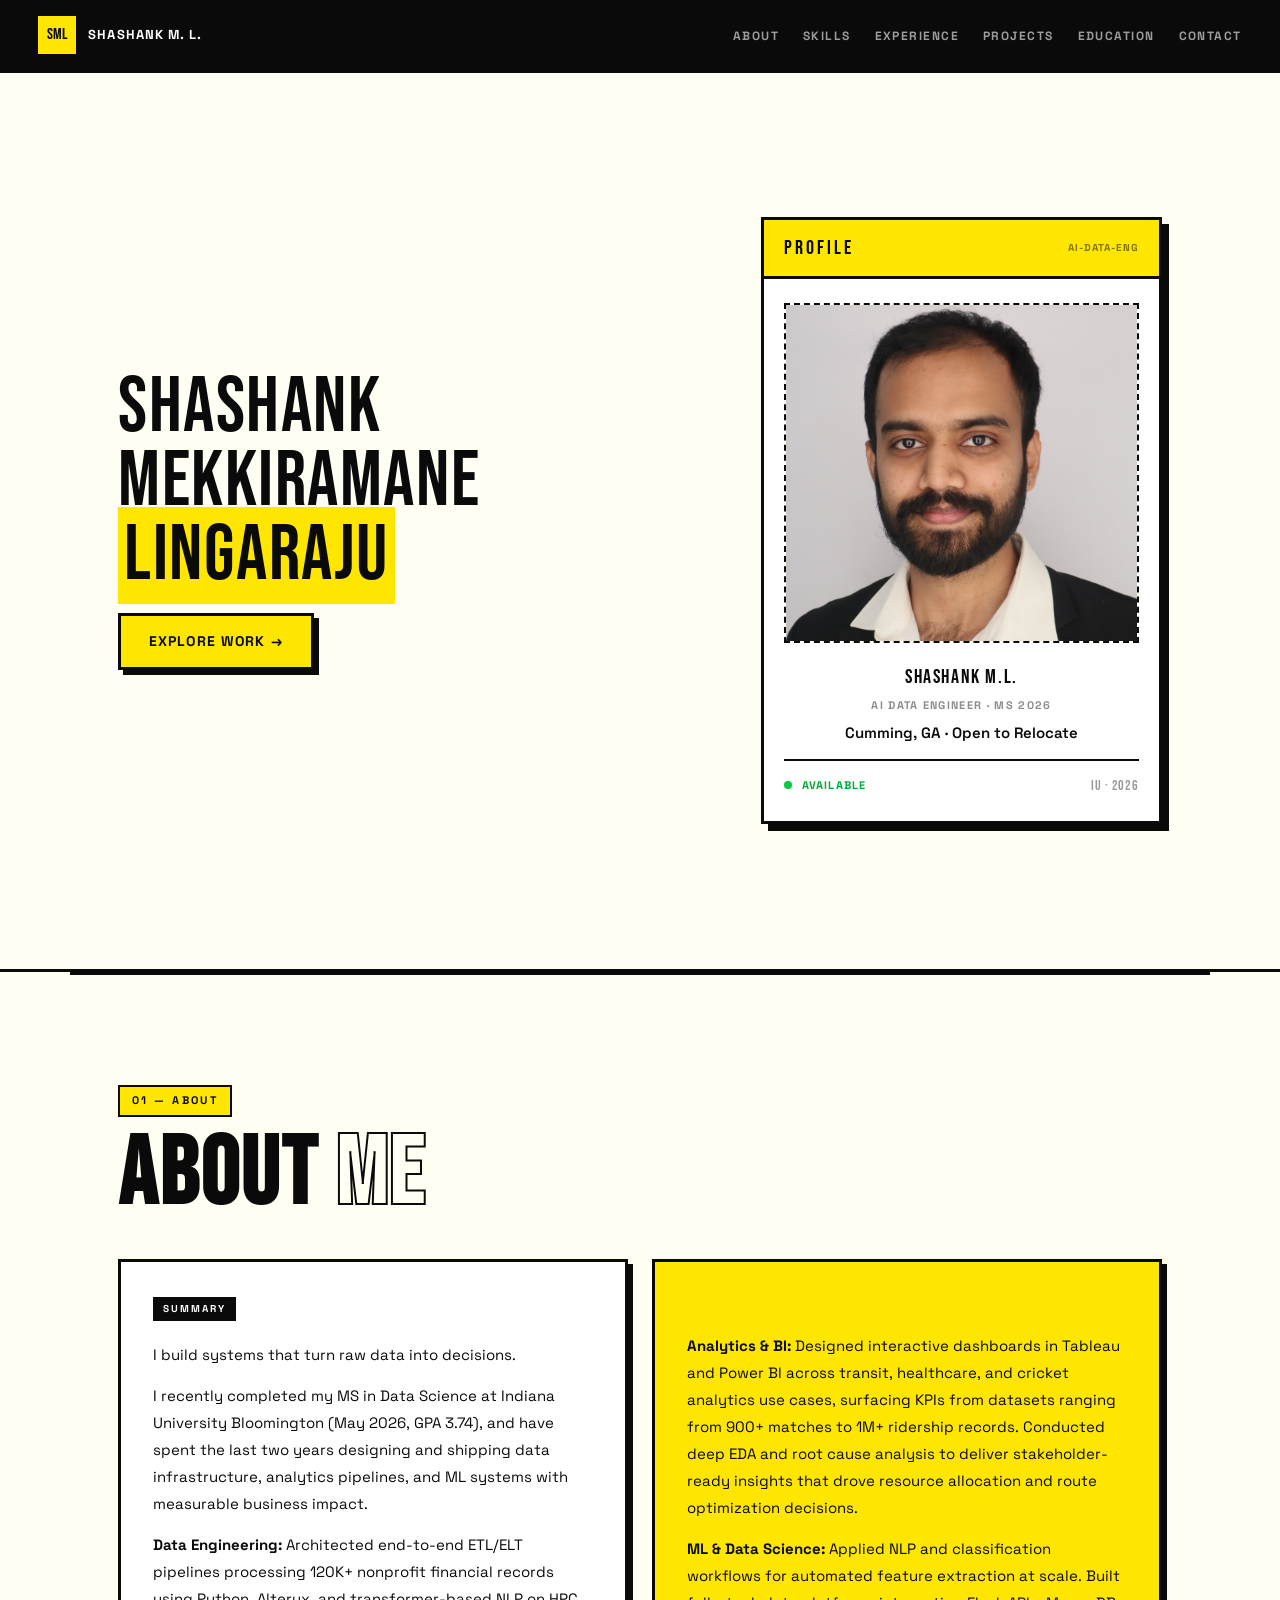
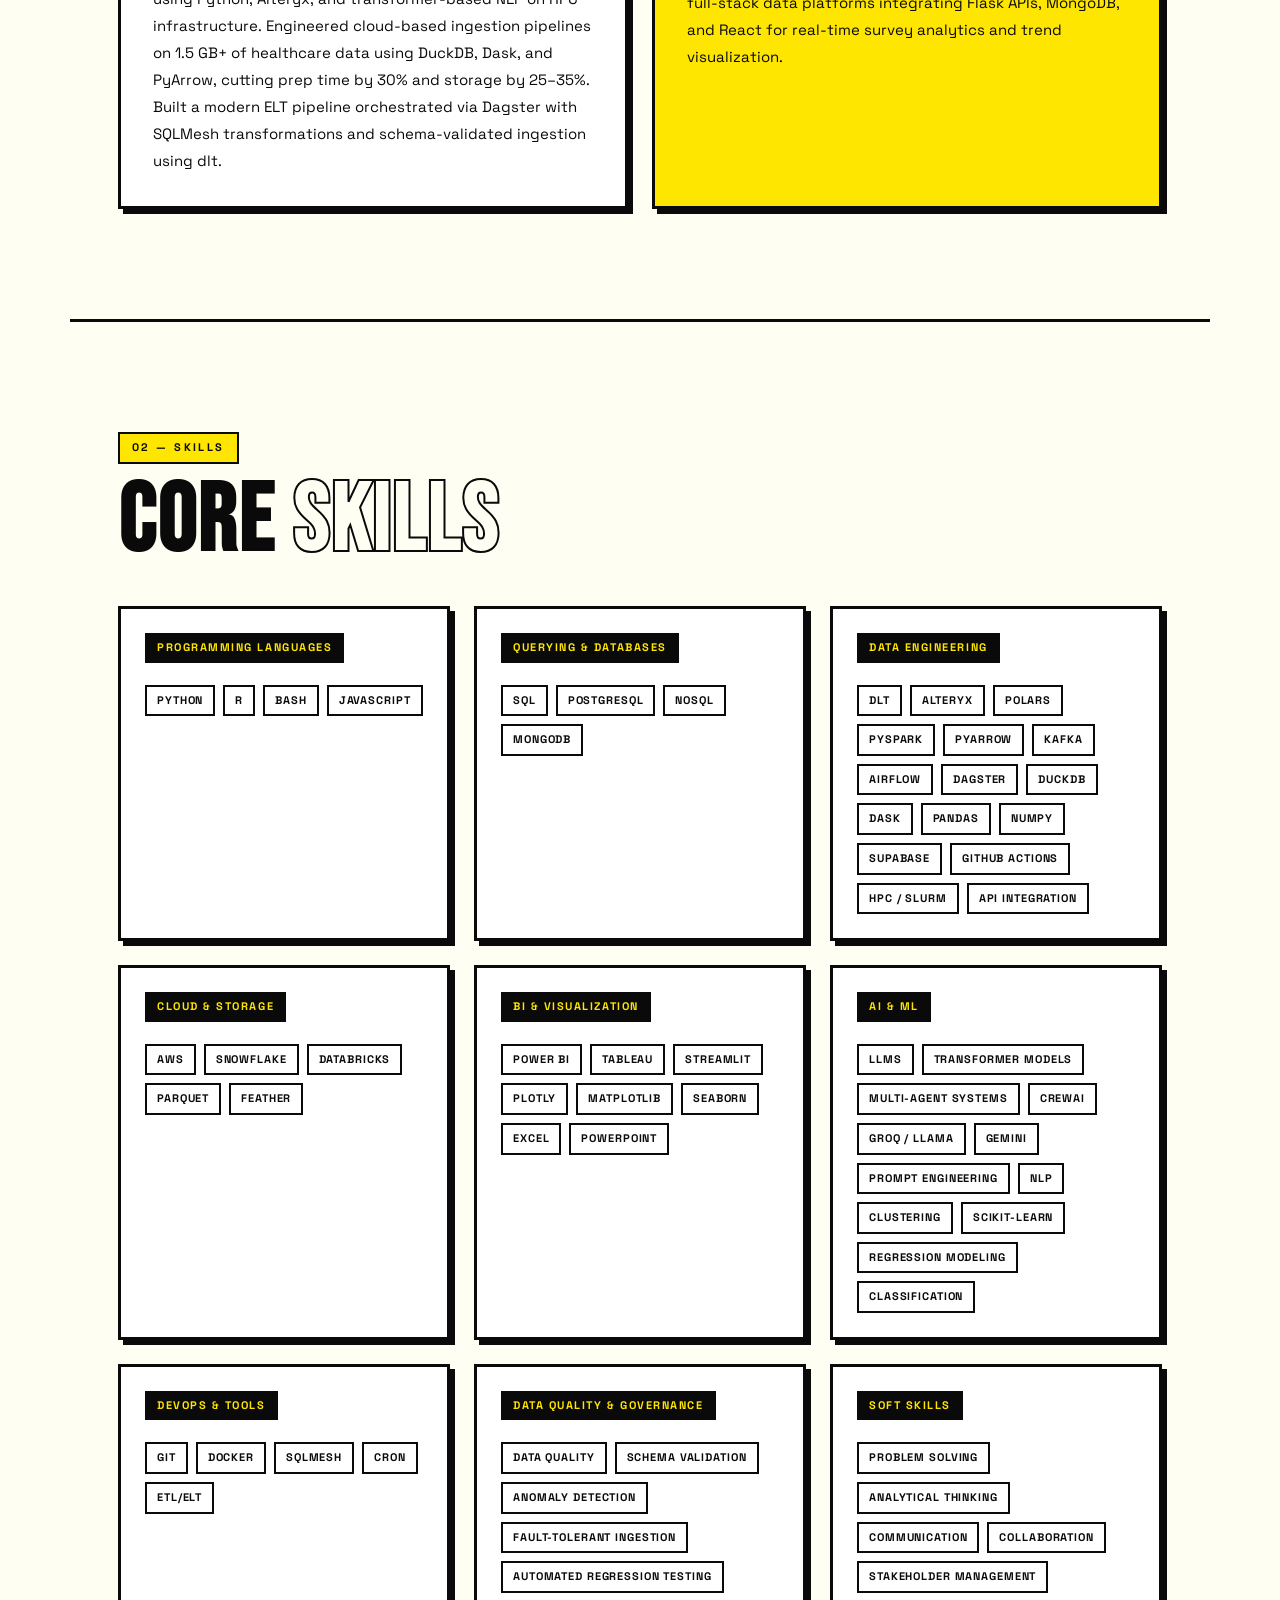
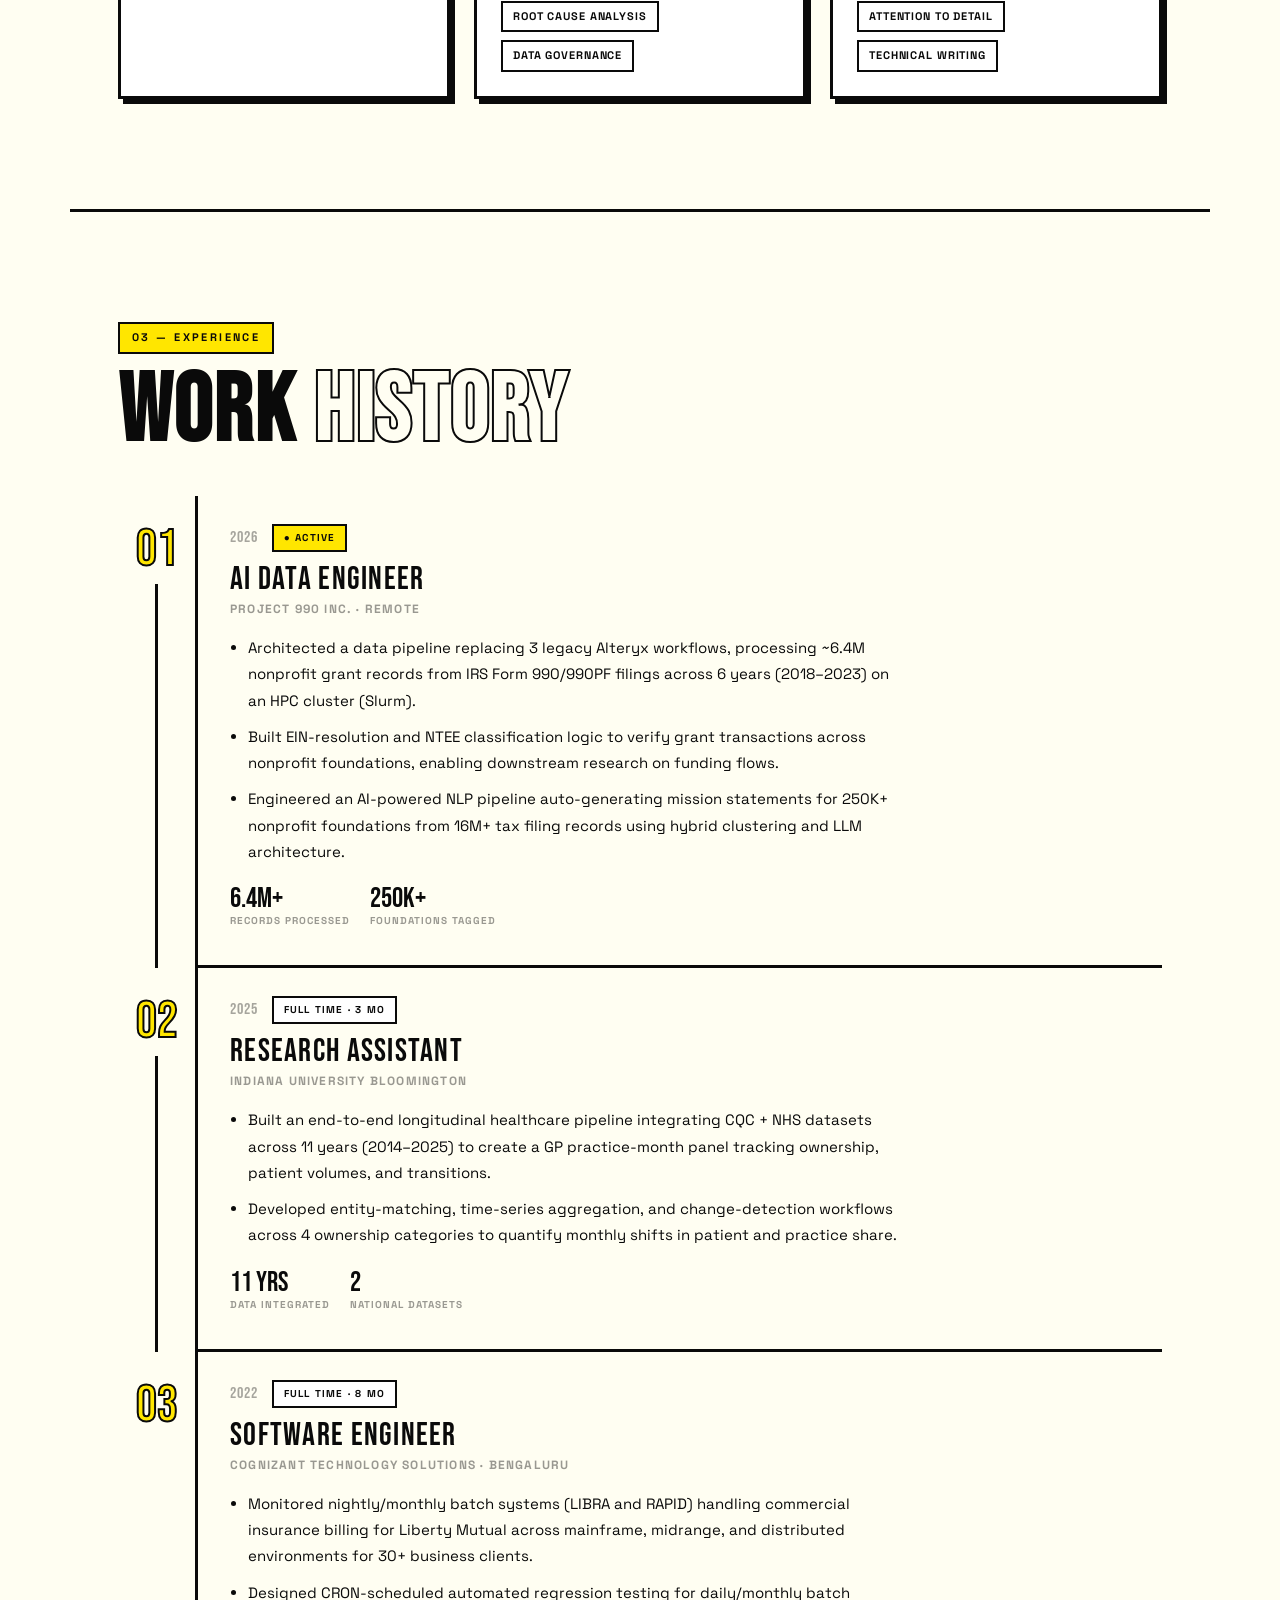
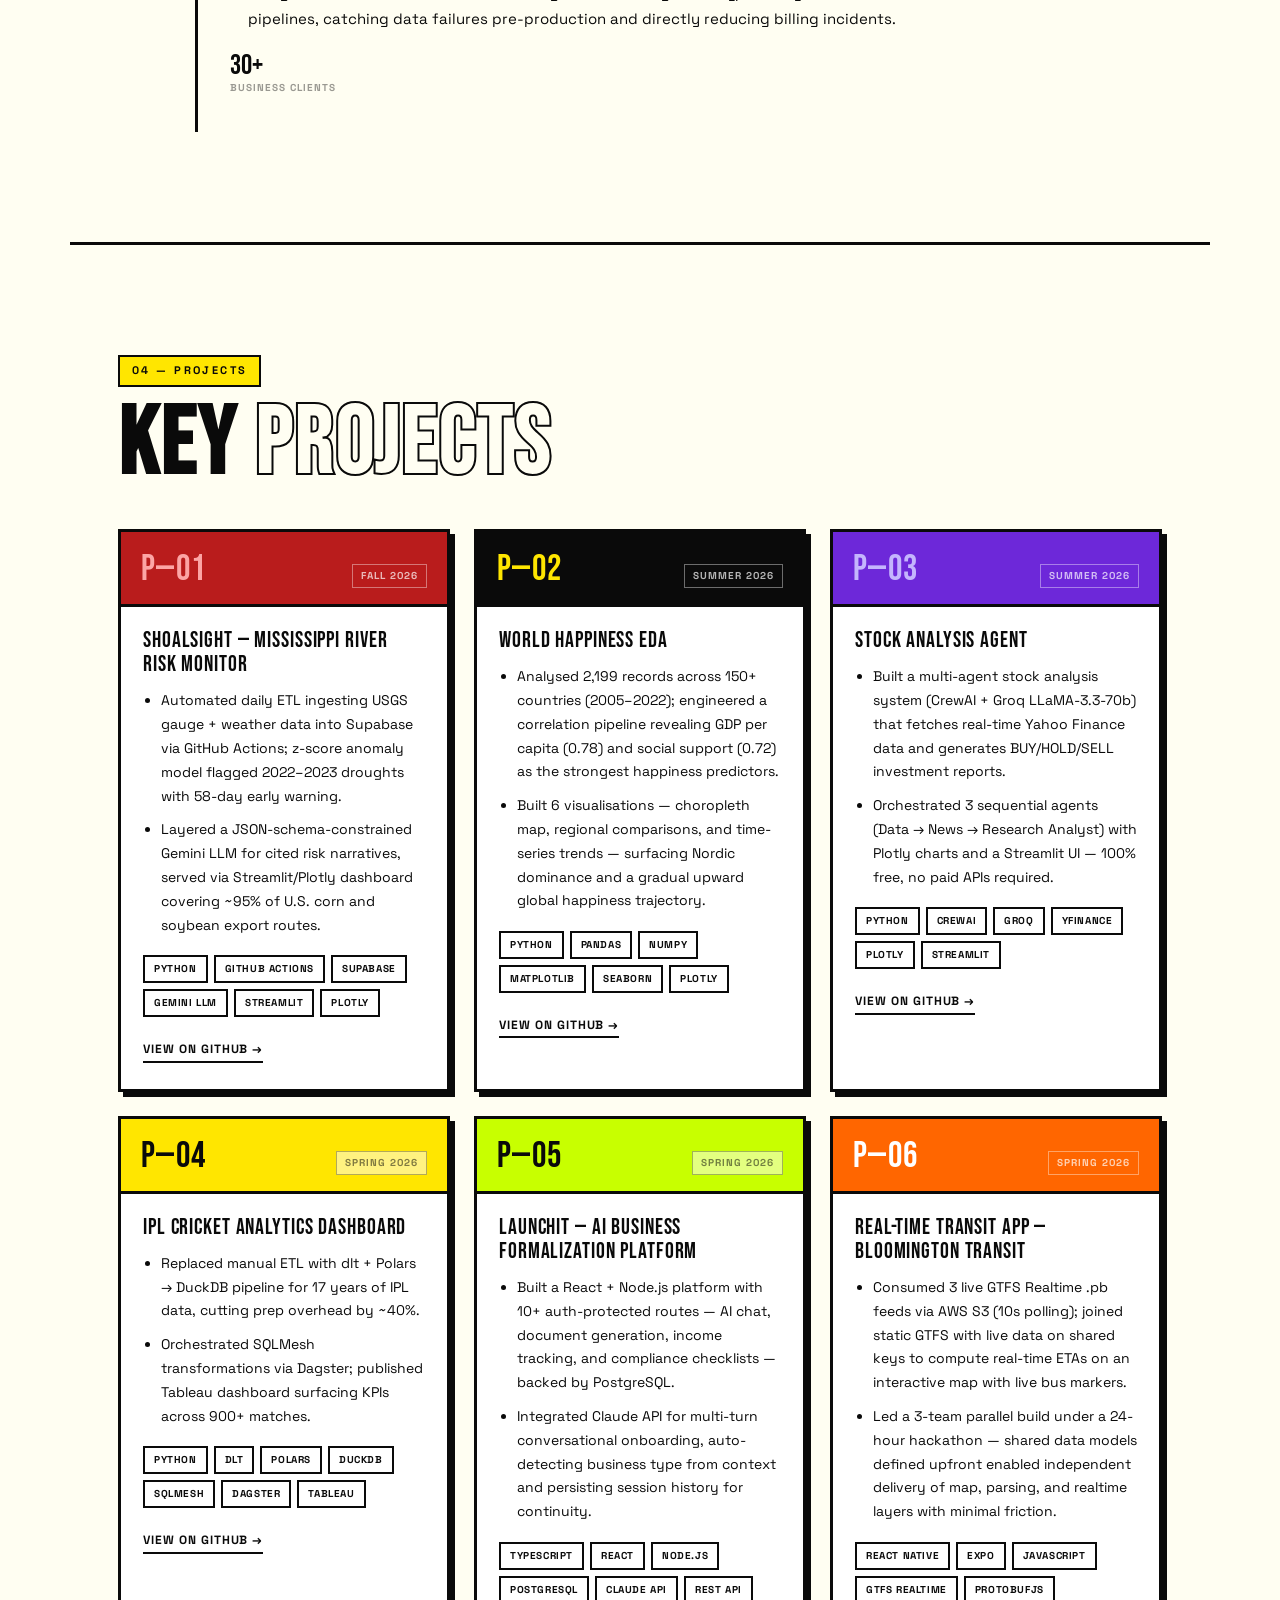
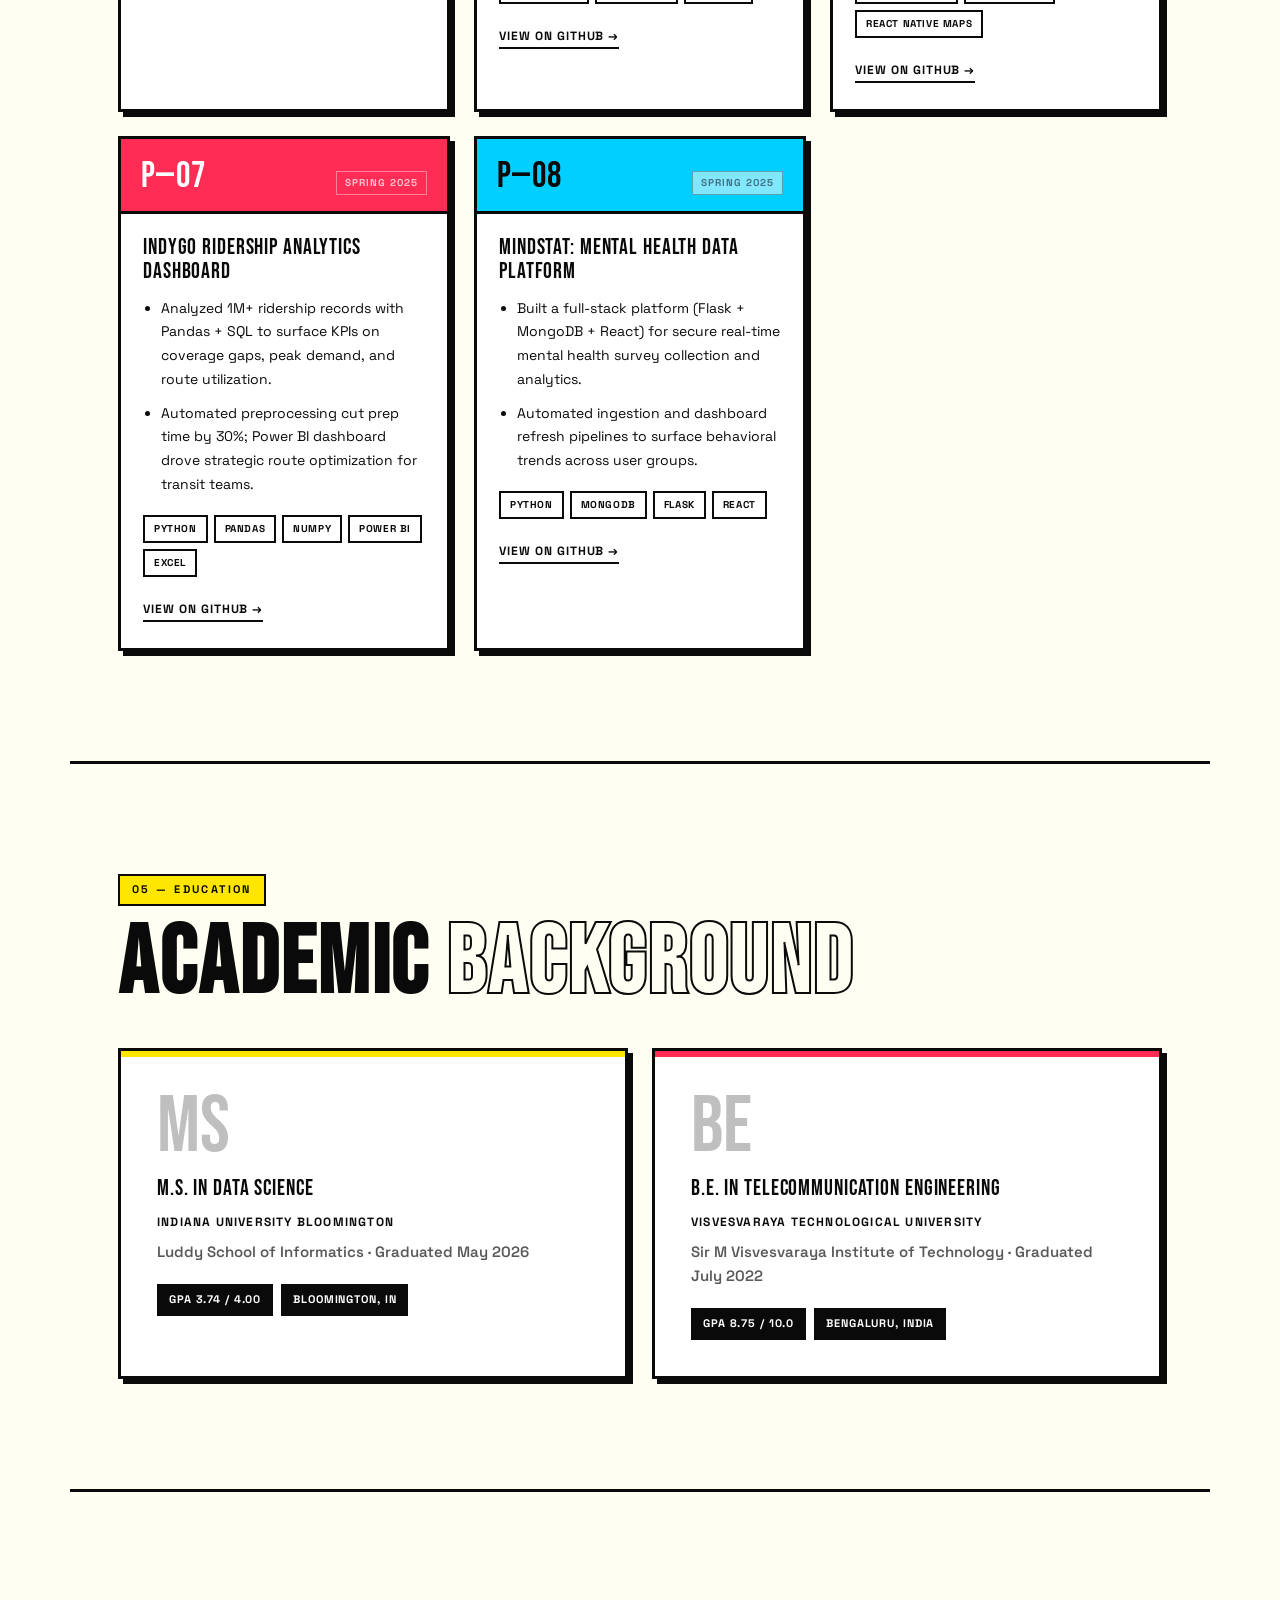
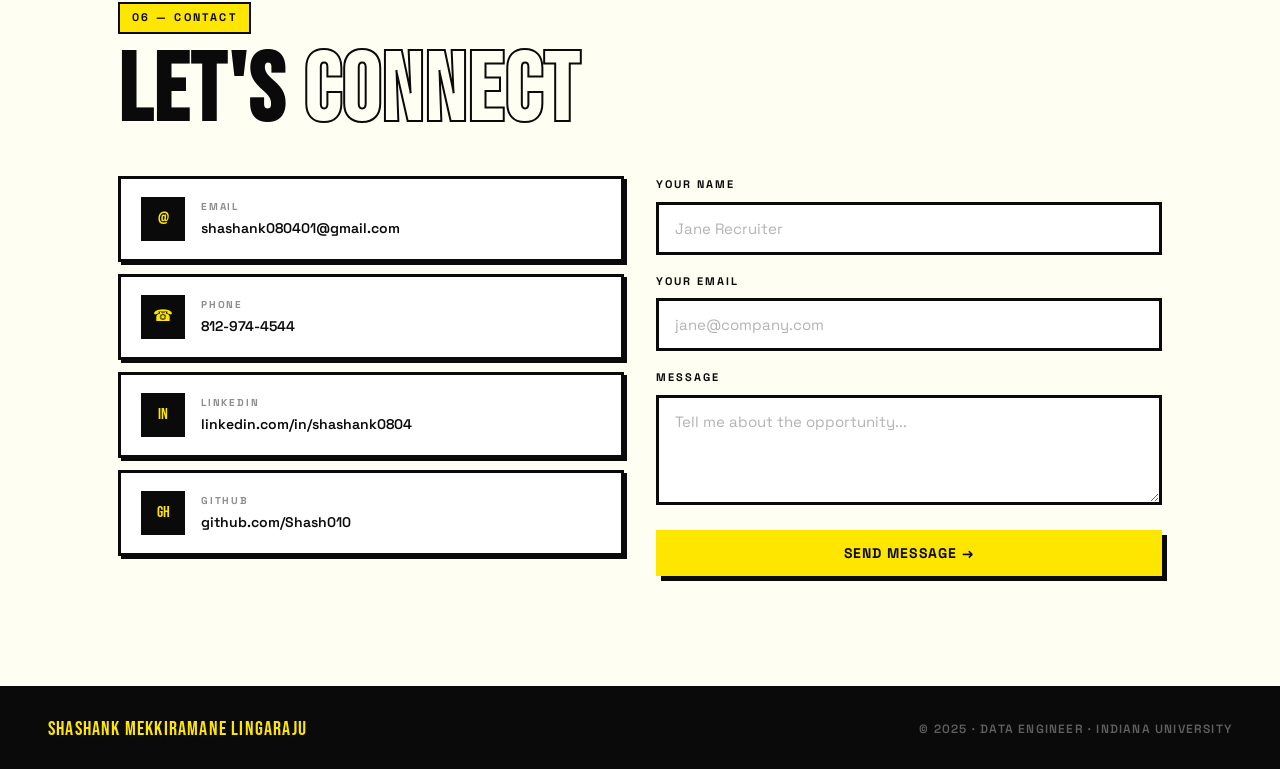
==== commit aafe96a5: "Remove hero role badge; split skills into 9 categories Co-Authored-By: Claude Sonnet 4.6 <noreply@an" ====
--- a/index.html
+++ b/index.html
@@ -36,7 +36,6 @@
               <span class="hero-firstname">Shashank Mekkiramane</span>
               <span class="hero-lastname">LINGARAJU</span>
             </div>
-            <div class="hero-role-badge">Data Engineering · Analytics · AI</div>
             <div class="hero-ctas">
               <a href="#experience" class="btn-primary">Explore Work →</a>
             </div>
@@ -118,13 +117,18 @@
         <h2 class="sec-title">Core <em>Skills</em></h2>
         <div class="skills-grid">
           <div class="skill-cat">
-            <div class="skill-cat-label">Languages &amp; Querying</div>
+            <div class="skill-cat-label">Programming Languages</div>
             <div class="skill-chips">
               <span class="chip">Python</span>
-              <span class="chip">SQL</span>
               <span class="chip">R</span>
               <span class="chip">Bash</span>
               <span class="chip">JavaScript</span>
+            </div>
+          </div>
+          <div class="skill-cat">
+            <div class="skill-cat-label">Querying &amp; Databases</div>
+            <div class="skill-chips">
+              <span class="chip">SQL</span>
               <span class="chip">PostgreSQL</span>
               <span class="chip">NoSQL</span>
               <span class="chip">MongoDB</span>
@@ -192,6 +196,28 @@
             </div>
           </div>
           <div class="skill-cat">
+            <div class="skill-cat-label">DevOps &amp; Tools</div>
+            <div class="skill-chips">
+              <span class="chip">Git</span>
+              <span class="chip">Docker</span>
+              <span class="chip">SQLMesh</span>
+              <span class="chip">CRON</span>
+              <span class="chip">ETL/ELT</span>
+            </div>
+          </div>
+          <div class="skill-cat">
+            <div class="skill-cat-label">Data Quality &amp; Governance</div>
+            <div class="skill-chips">
+              <span class="chip">Data Quality</span>
+              <span class="chip">Schema Validation</span>
+              <span class="chip">Anomaly Detection</span>
+              <span class="chip">Fault-Tolerant Ingestion</span>
+              <span class="chip">Automated Regression Testing</span>
+              <span class="chip">Root Cause Analysis</span>
+              <span class="chip">Data Governance</span>
+            </div>
+          </div>
+          <div class="skill-cat">
             <div class="skill-cat-label">Soft Skills</div>
             <div class="skill-chips">
               <span class="chip">Problem Solving</span>
@@ -201,23 +227,6 @@
               <span class="chip">Stakeholder Management</span>
               <span class="chip">Attention to Detail</span>
               <span class="chip">Technical Writing</span>
-            </div>
-          </div>
-          <div class="skill-cat">
-            <div class="skill-cat-label">Tools &amp; Practices</div>
-            <div class="skill-chips">
-              <span class="chip">Git</span>
-              <span class="chip">Docker</span>
-              <span class="chip">SQLMesh</span>
-              <span class="chip">CRON</span>
-              <span class="chip">ETL/ELT</span>
-              <span class="chip">Data Quality</span>
-              <span class="chip">Schema Validation</span>
-              <span class="chip">Anomaly Detection</span>
-              <span class="chip">Fault-Tolerant Ingestion</span>
-              <span class="chip">Automated Regression Testing</span>
-              <span class="chip">Root Cause Analysis</span>
-              <span class="chip">Data Governance</span>
             </div>
           </div>
         </div>
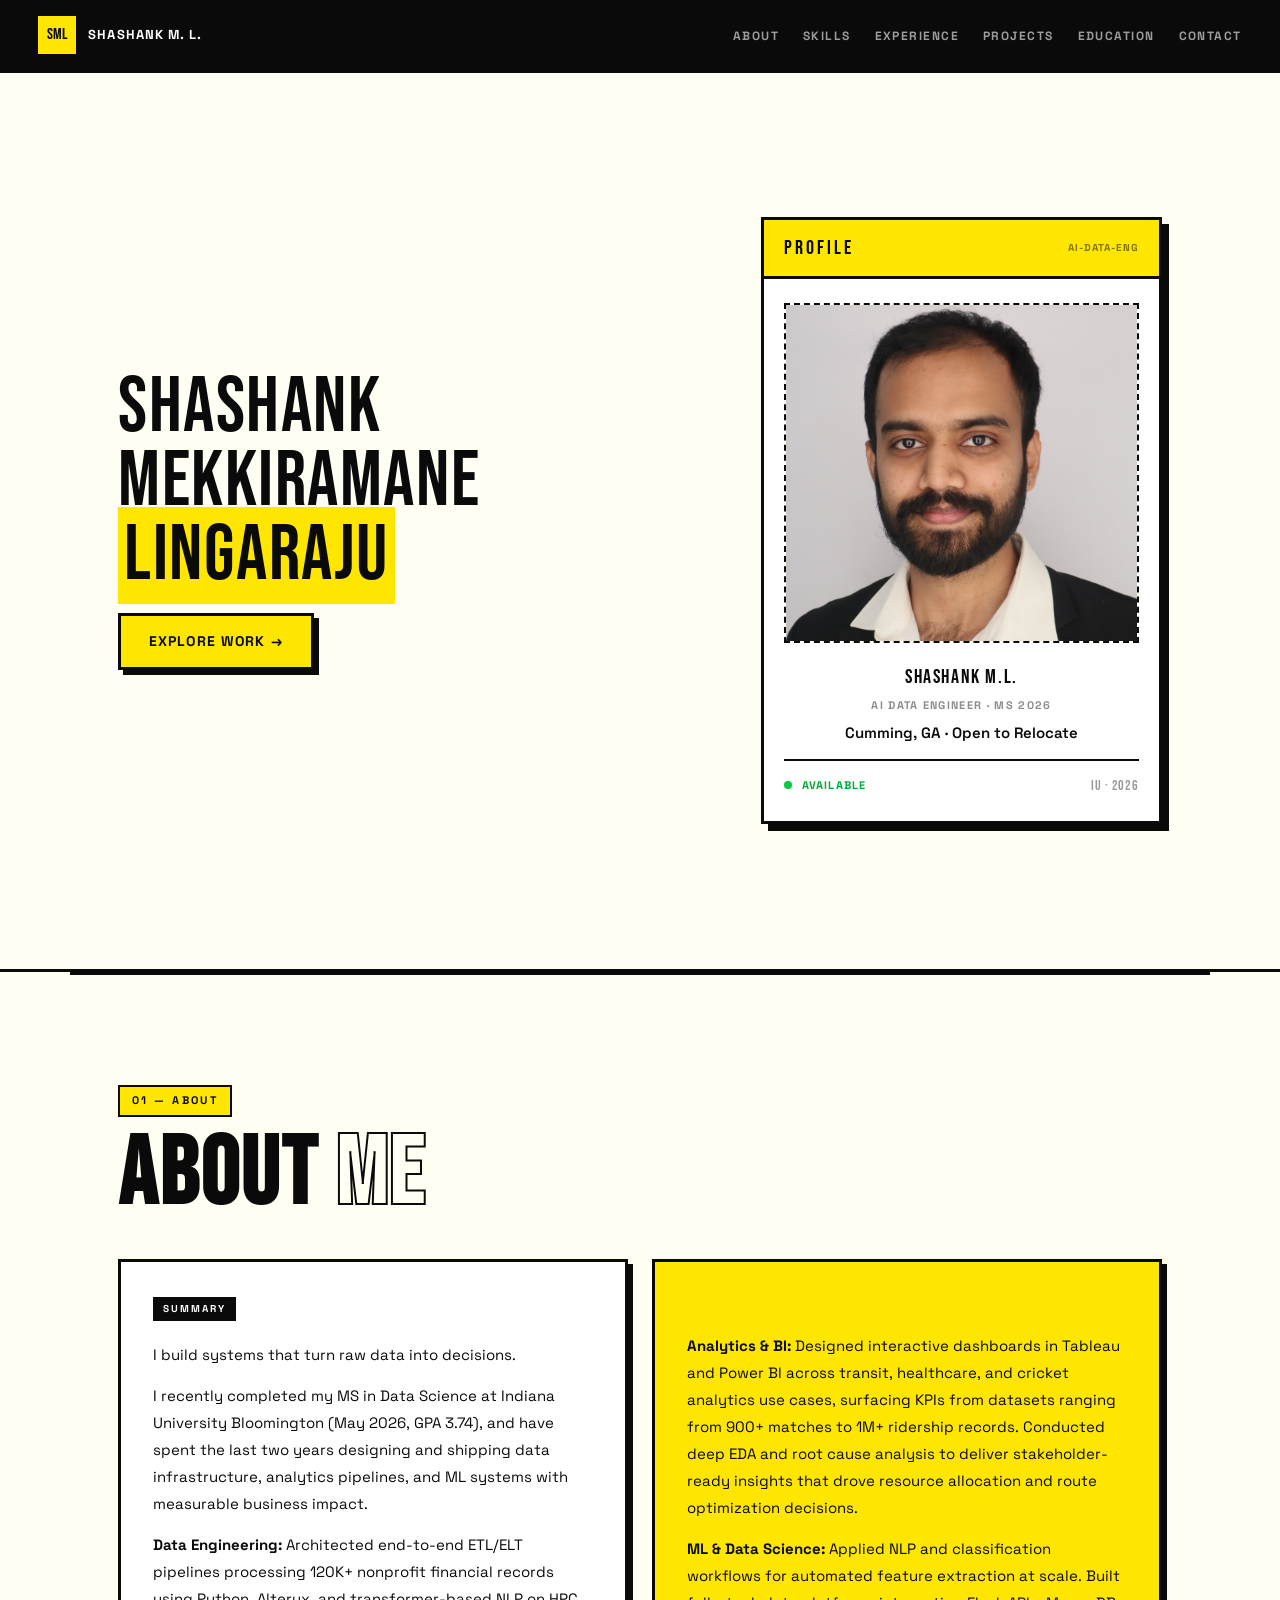
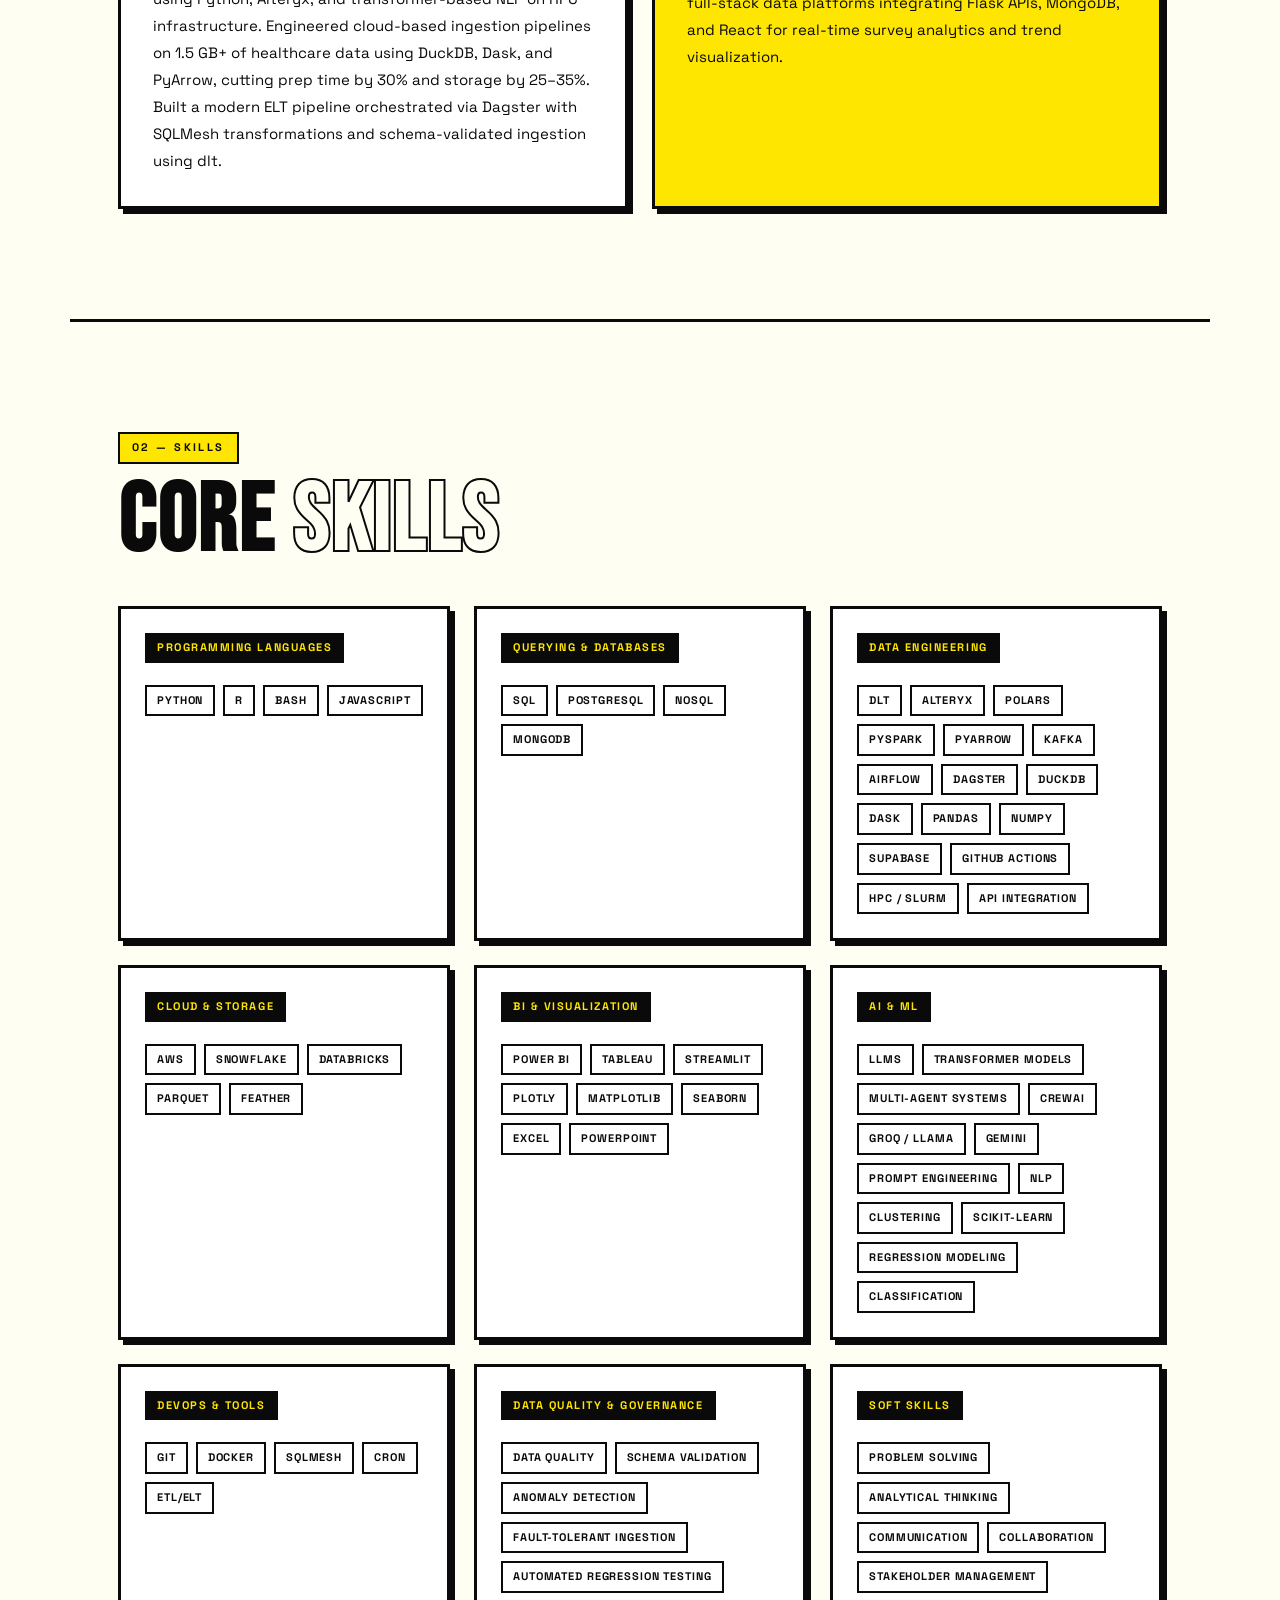
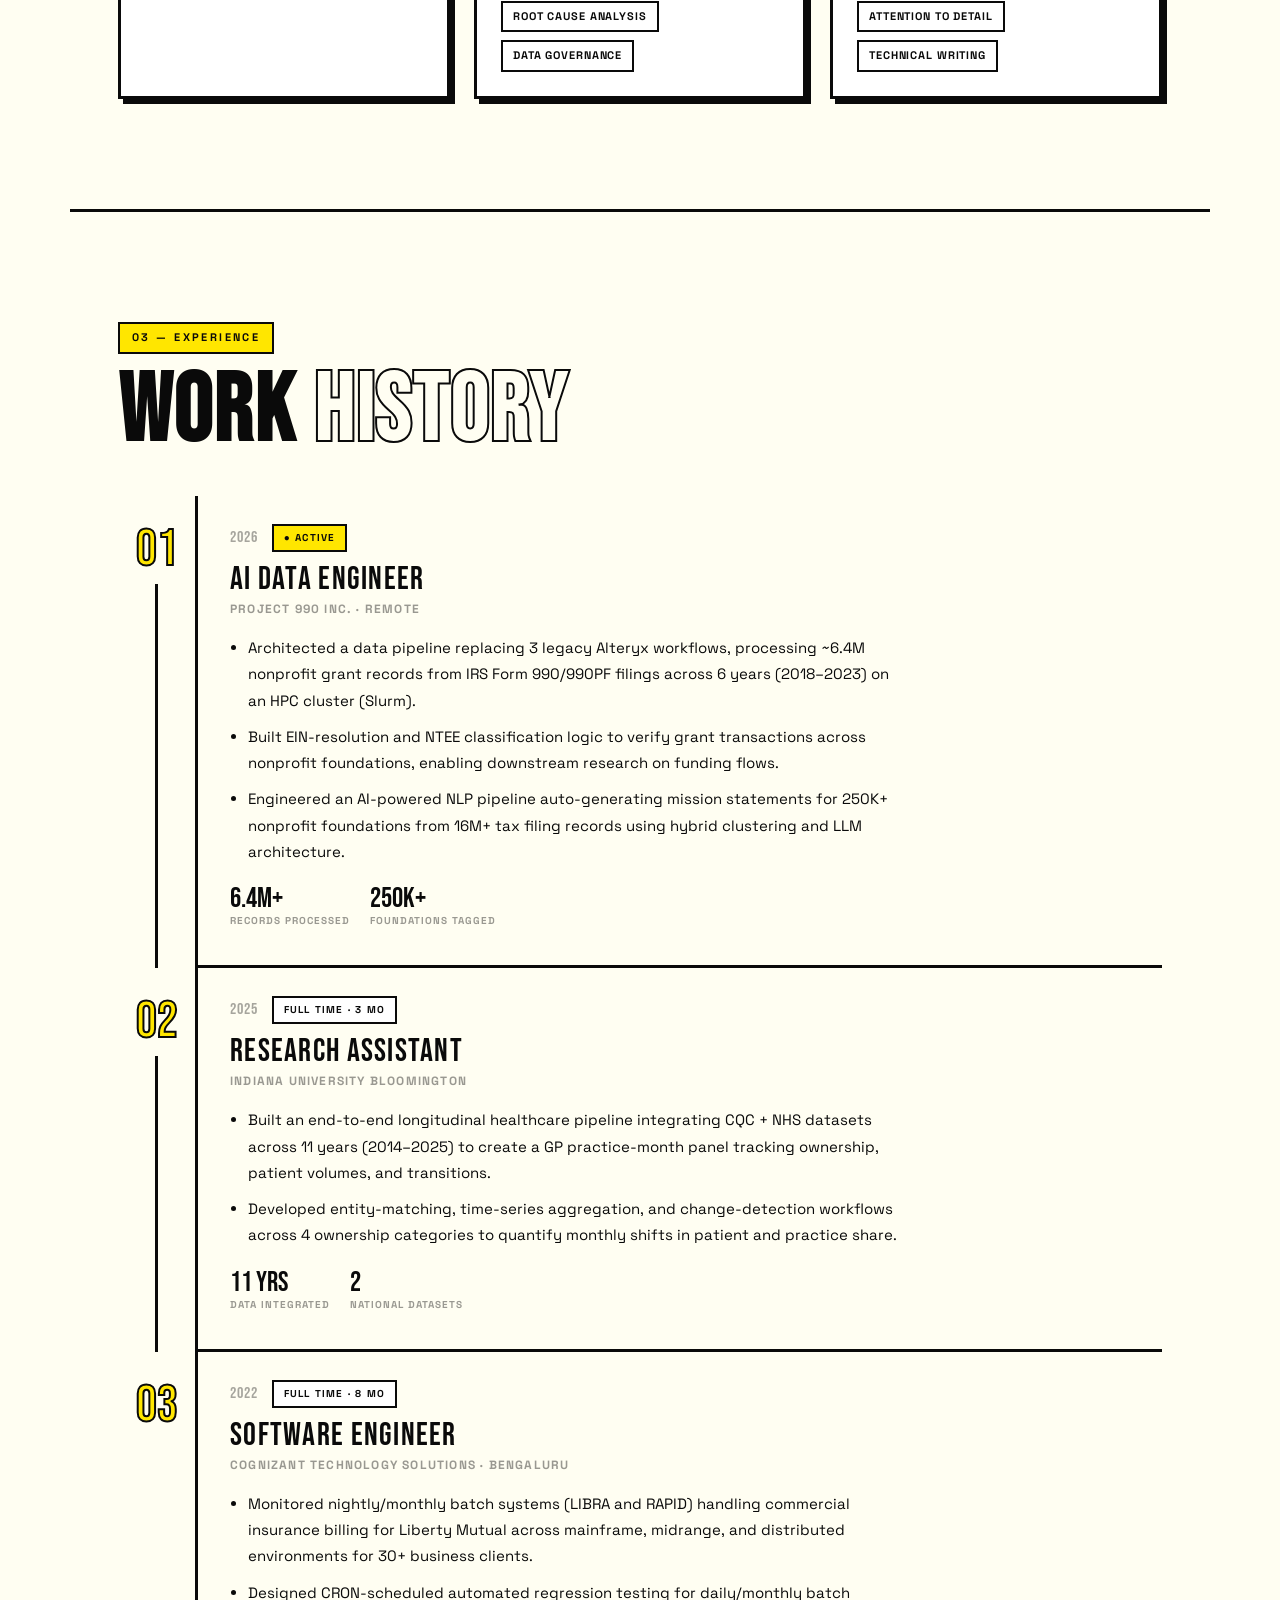
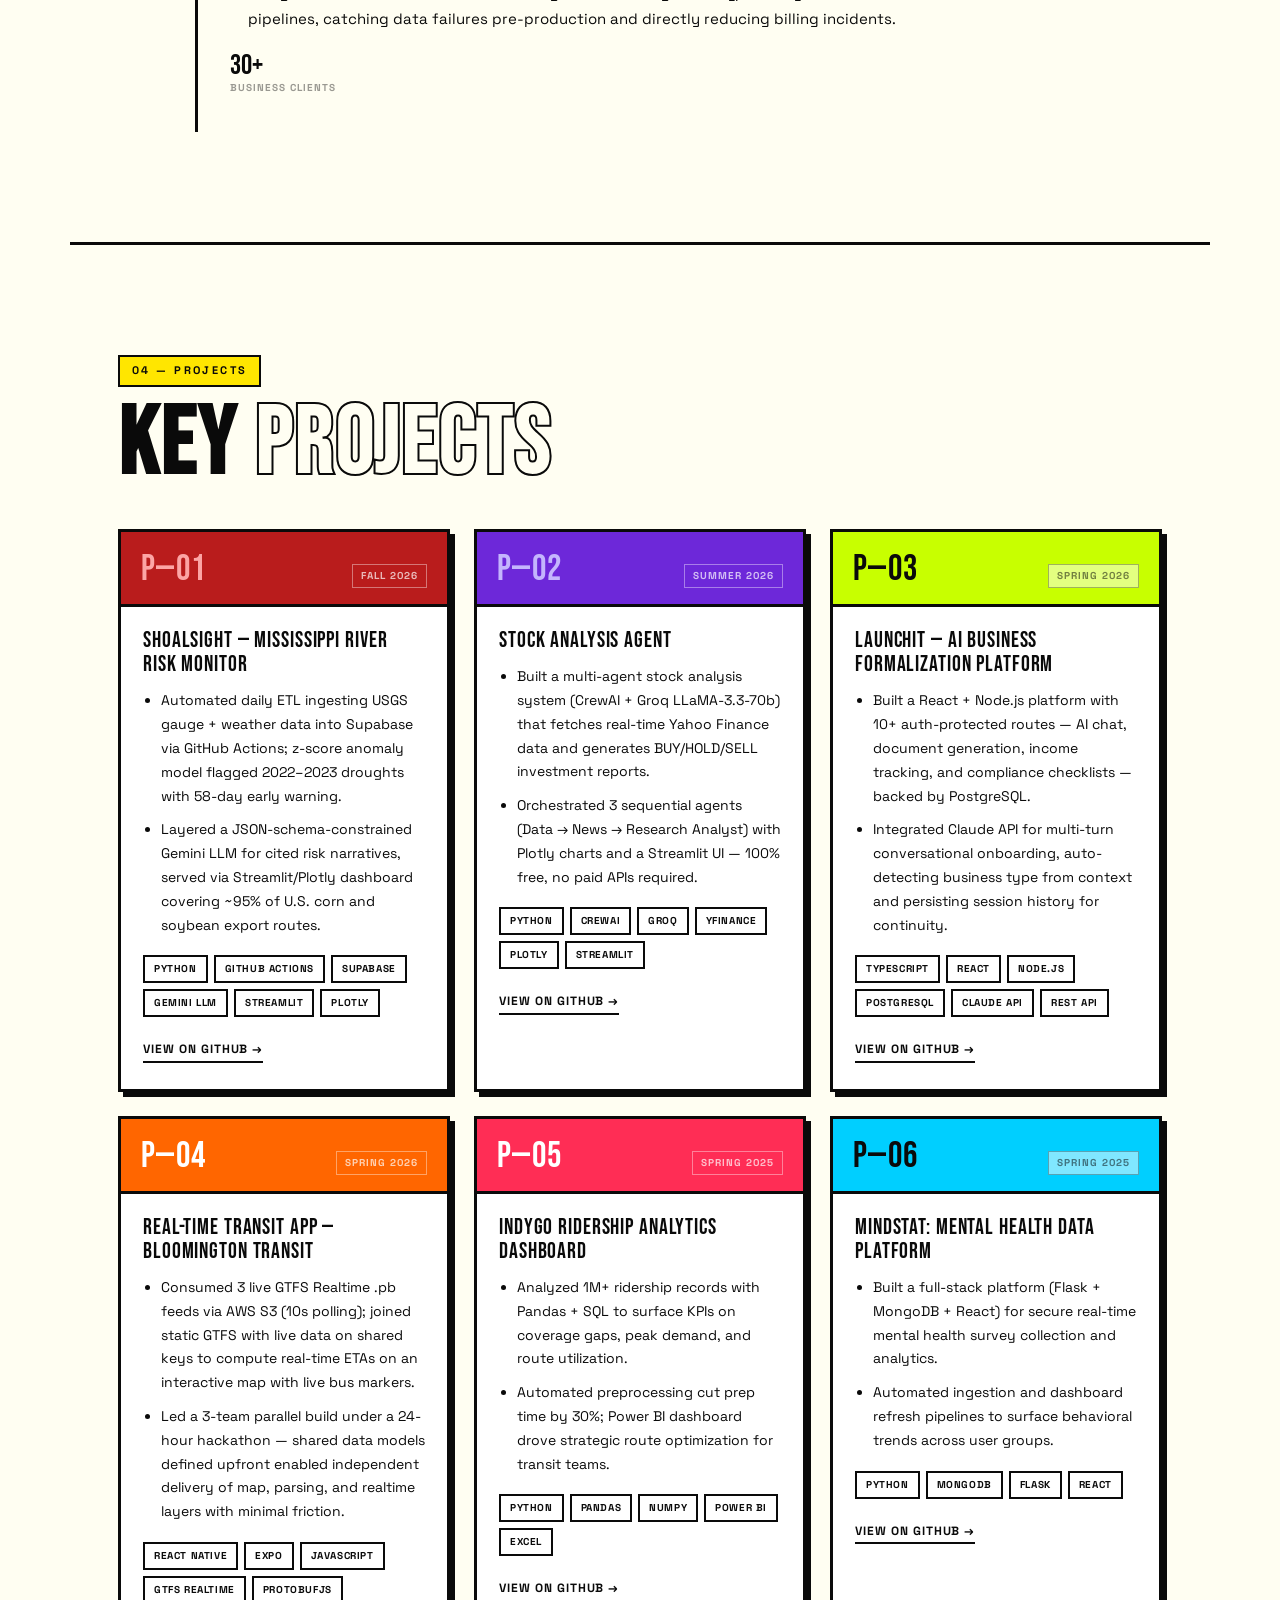
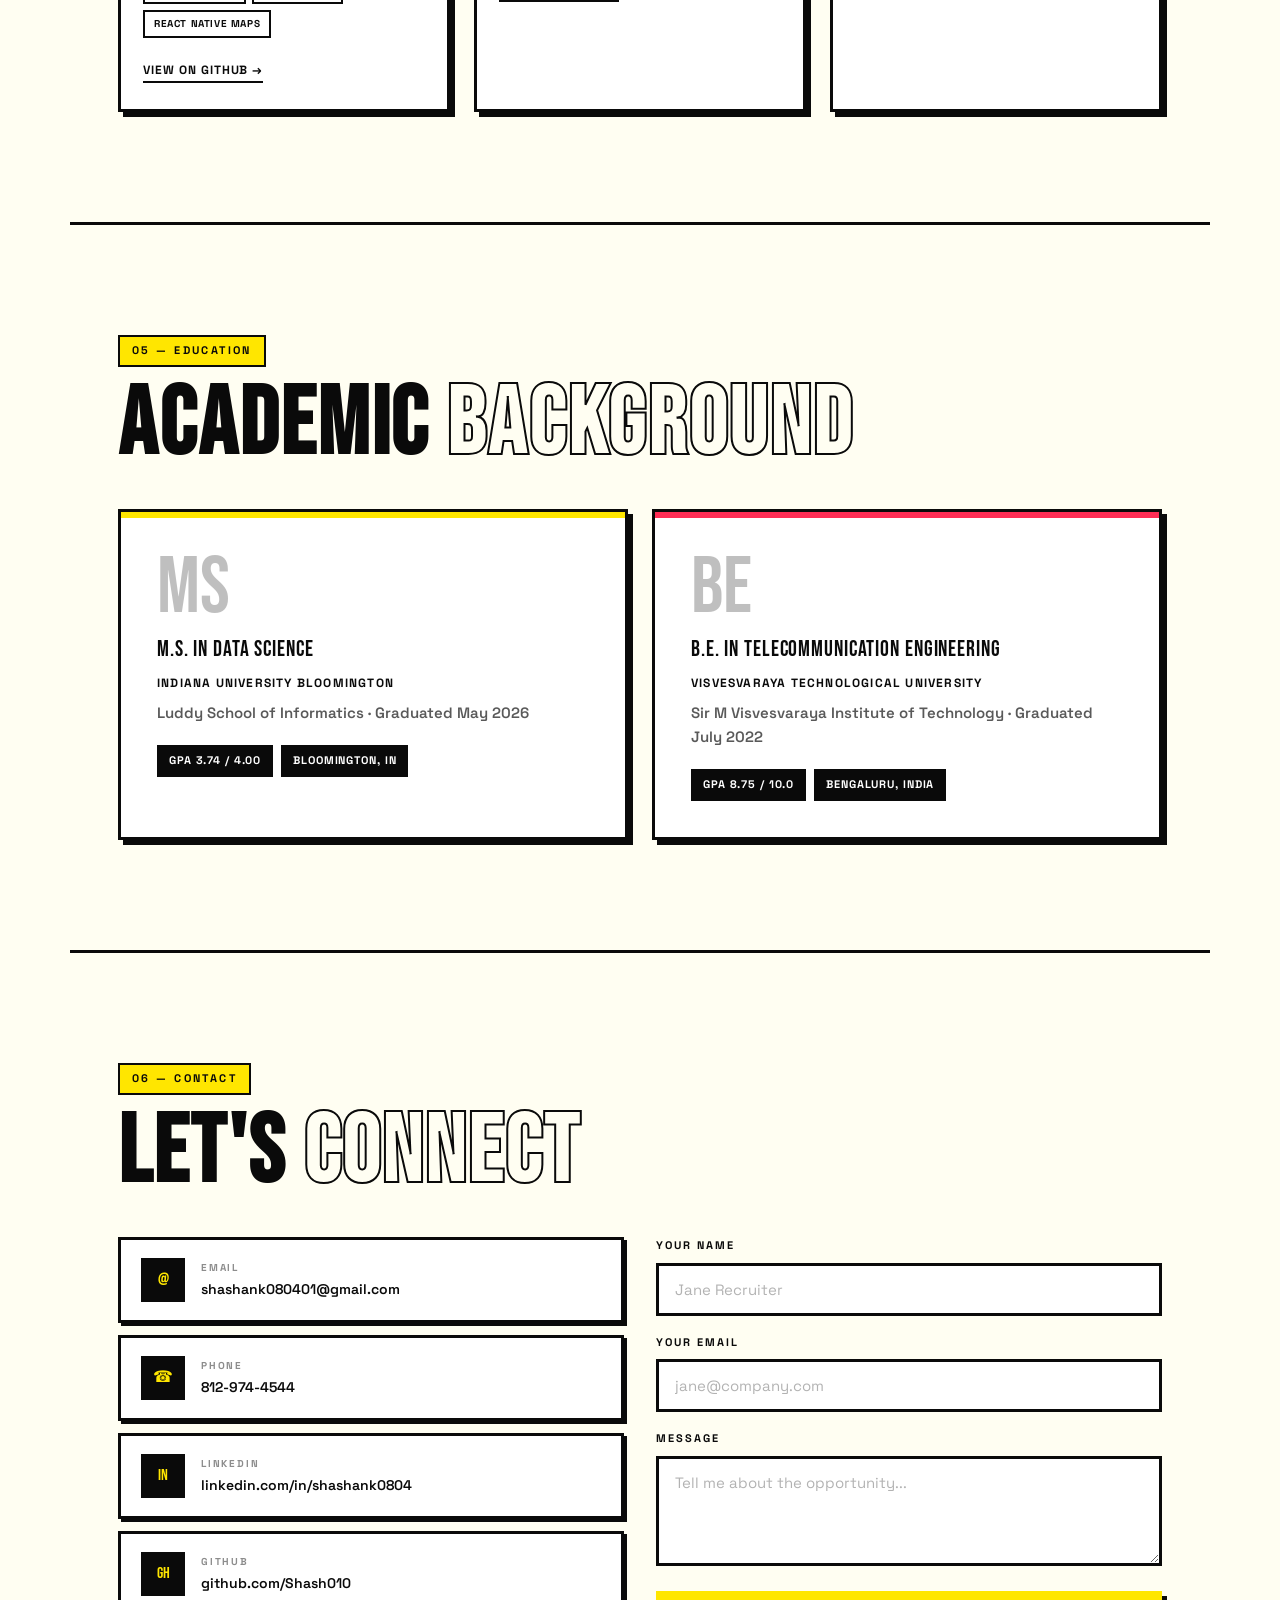
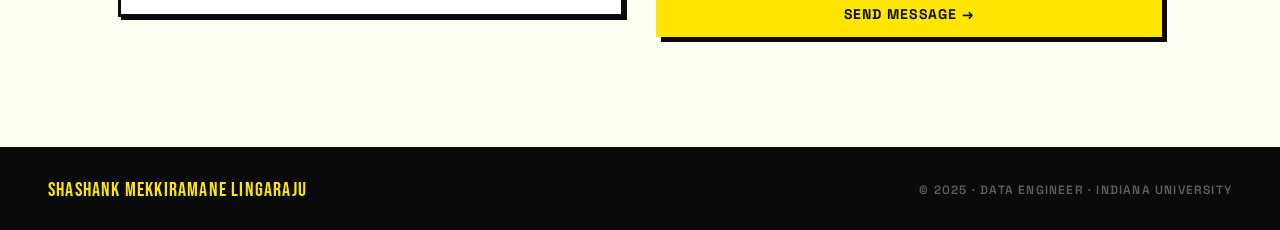
==== commit a887ca24: "Remove World Happiness EDA and IPL Analytics projects; renumber P-01 through P-06 Co-Authored-By: Cl" ====
--- a/index.html
+++ b/index.html
@@ -352,34 +352,10 @@
             </div>
           </div>
 
-          <!-- P-02: World Happiness EDA — Summer 2026 -->
-          <div class="project-card">
-            <div class="pc-banner banner-black">
-              <div class="pc-num">P—02</div>
-              <span class="pc-date">Summer 2026</span>
-            </div>
-            <div class="pc-body">
-              <div class="pc-title">World Happiness EDA</div>
-              <ul class="pc-desc">
-                <li>Analysed 2,199 records across 150+ countries (2005–2022); engineered a correlation pipeline revealing GDP per capita (0.78) and social support (0.72) as the strongest happiness predictors.</li>
-                <li>Built 6 visualisations — choropleth map, regional comparisons, and time-series trends — surfacing Nordic dominance and a gradual upward global happiness trajectory.</li>
-              </ul>
-              <div class="pc-tech">
-                <span class="tech-tag">Python</span
-                ><span class="tech-tag">Pandas</span
-                ><span class="tech-tag">NumPy</span
-                ><span class="tech-tag">Matplotlib</span
-                ><span class="tech-tag">Seaborn</span
-                ><span class="tech-tag">Plotly</span>
-              </div>
-              <a href="https://github.com/Shash010/World_Happiness_EDAProject" class="pc-link" target="_blank" rel="noopener">View on GitHub →</a>
-            </div>
-          </div>
-
-          <!-- P-03: Stock Analysis Agent — Summer 2026 -->
+          <!-- P-02: Stock Analysis Agent — Summer 2026 -->
           <div class="project-card">
             <div class="pc-banner banner-purple">
-              <div class="pc-num">P—03</div>
+              <div class="pc-num">P—02</div>
               <span class="pc-date">Summer 2026</span>
             </div>
             <div class="pc-body">
@@ -400,35 +376,10 @@
             </div>
           </div>
 
-          <!-- P-04: IPL Analytics — Spring 2026 -->
-          <div class="project-card">
-            <div class="pc-banner banner-yellow">
-              <div class="pc-num">P—04</div>
-              <span class="pc-date">Spring 2026</span>
-            </div>
-            <div class="pc-body">
-              <div class="pc-title">IPL Cricket Analytics Dashboard</div>
-              <ul class="pc-desc">
-                <li>Replaced manual ETL with dlt + Polars → DuckDB pipeline for 17 years of IPL data, cutting prep overhead by ~40%.</li>
-                <li>Orchestrated SQLMesh transformations via Dagster; published Tableau dashboard surfacing KPIs across 900+ matches.</li>
-              </ul>
-              <div class="pc-tech">
-                <span class="tech-tag">Python</span
-                ><span class="tech-tag">dlt</span
-                ><span class="tech-tag">Polars</span
-                ><span class="tech-tag">DuckDB</span
-                ><span class="tech-tag">SQLMesh</span
-                ><span class="tech-tag">Dagster</span
-                ><span class="tech-tag">Tableau</span>
-              </div>
-              <a href="https://github.com/Shash010/IPL_Analytics" class="pc-link" target="_blank" rel="noopener">View on GitHub →</a>
-            </div>
-          </div>
-
-          <!-- P-05: LaunchIt — Spring 2026 -->
+          <!-- P-03: LaunchIt — Spring 2026 -->
           <div class="project-card">
             <div class="pc-banner banner-lime">
-              <div class="pc-num">P—05</div>
+              <div class="pc-num">P—03</div>
               <span class="pc-date">Spring 2026</span>
             </div>
             <div class="pc-body">
@@ -449,10 +400,10 @@
             </div>
           </div>
 
-          <!-- P-06: Real-Time Transit App — Spring 2026 -->
+          <!-- P-04: Real-Time Transit App — Spring 2026 -->
           <div class="project-card">
             <div class="pc-banner banner-orange">
-              <div class="pc-num">P—06</div>
+              <div class="pc-num">P—04</div>
               <span class="pc-date">Spring 2026</span>
             </div>
             <div class="pc-body">
@@ -473,10 +424,10 @@
             </div>
           </div>
 
-          <!-- P-07: IndyGO — Spring 2025 -->
+          <!-- P-05: IndyGO — Spring 2025 -->
           <div class="project-card">
             <div class="pc-banner banner-pink">
-              <div class="pc-num">P—07</div>
+              <div class="pc-num">P—05</div>
               <span class="pc-date">Spring 2025</span>
             </div>
             <div class="pc-body">
@@ -496,10 +447,10 @@
             </div>
           </div>
 
-          <!-- P-08: MindStat — Spring 2025 -->
+          <!-- P-06: MindStat — Spring 2025 -->
           <div class="project-card">
             <div class="pc-banner banner-cyan">
-              <div class="pc-num">P—08</div>
+              <div class="pc-num">P—06</div>
               <span class="pc-date">Spring 2025</span>
             </div>
             <div class="pc-body">
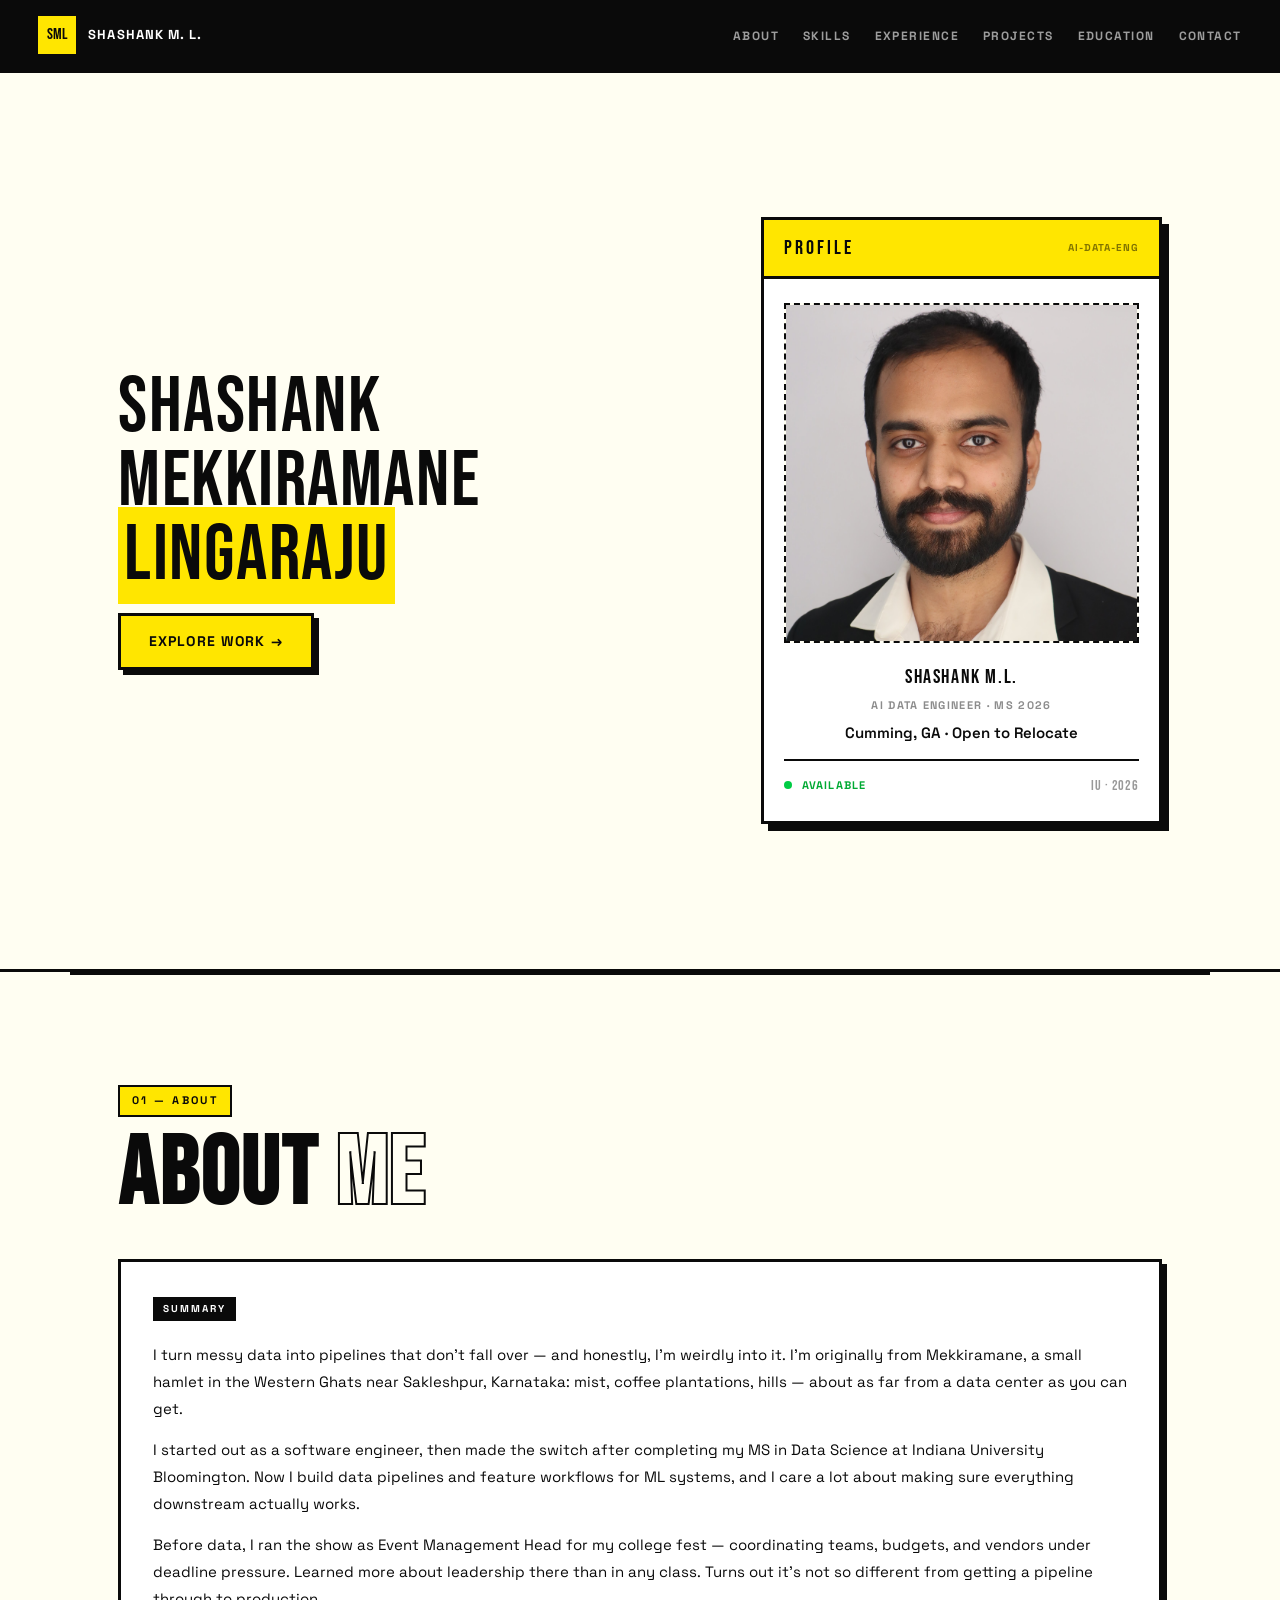
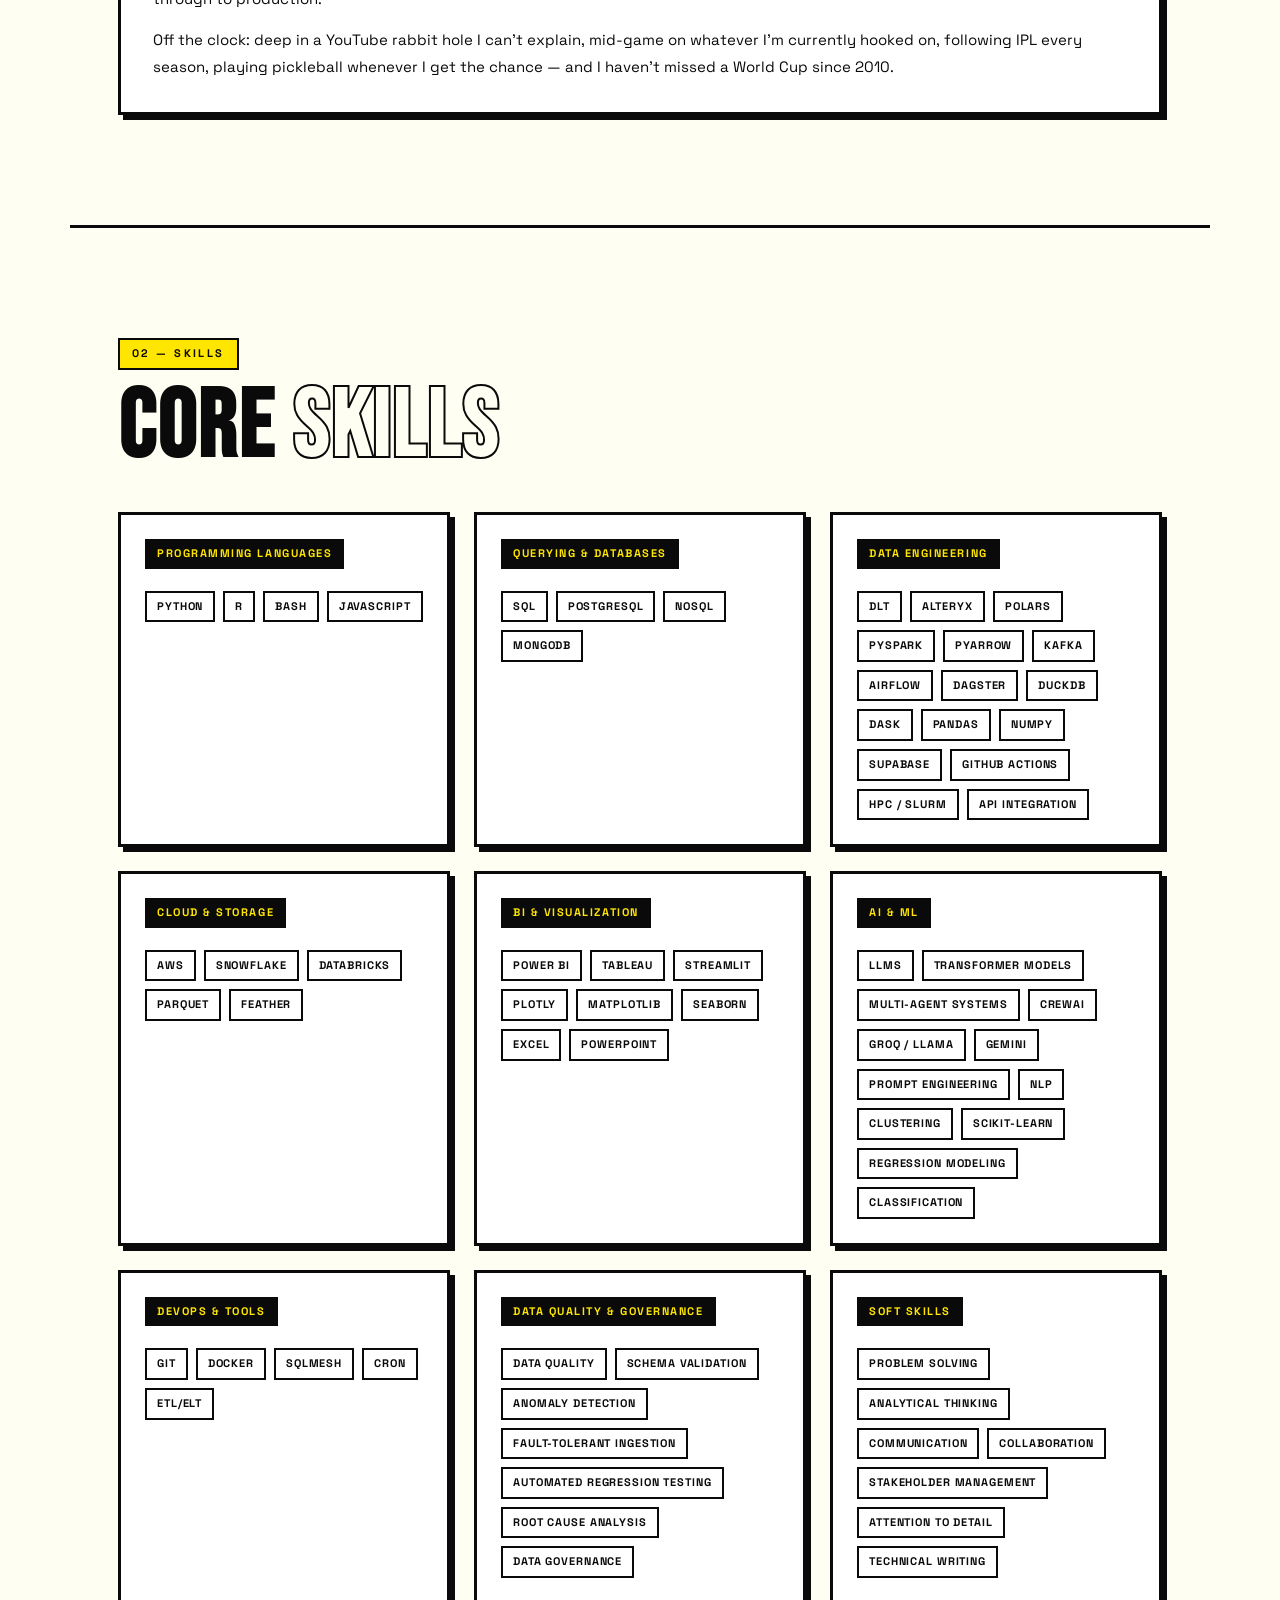
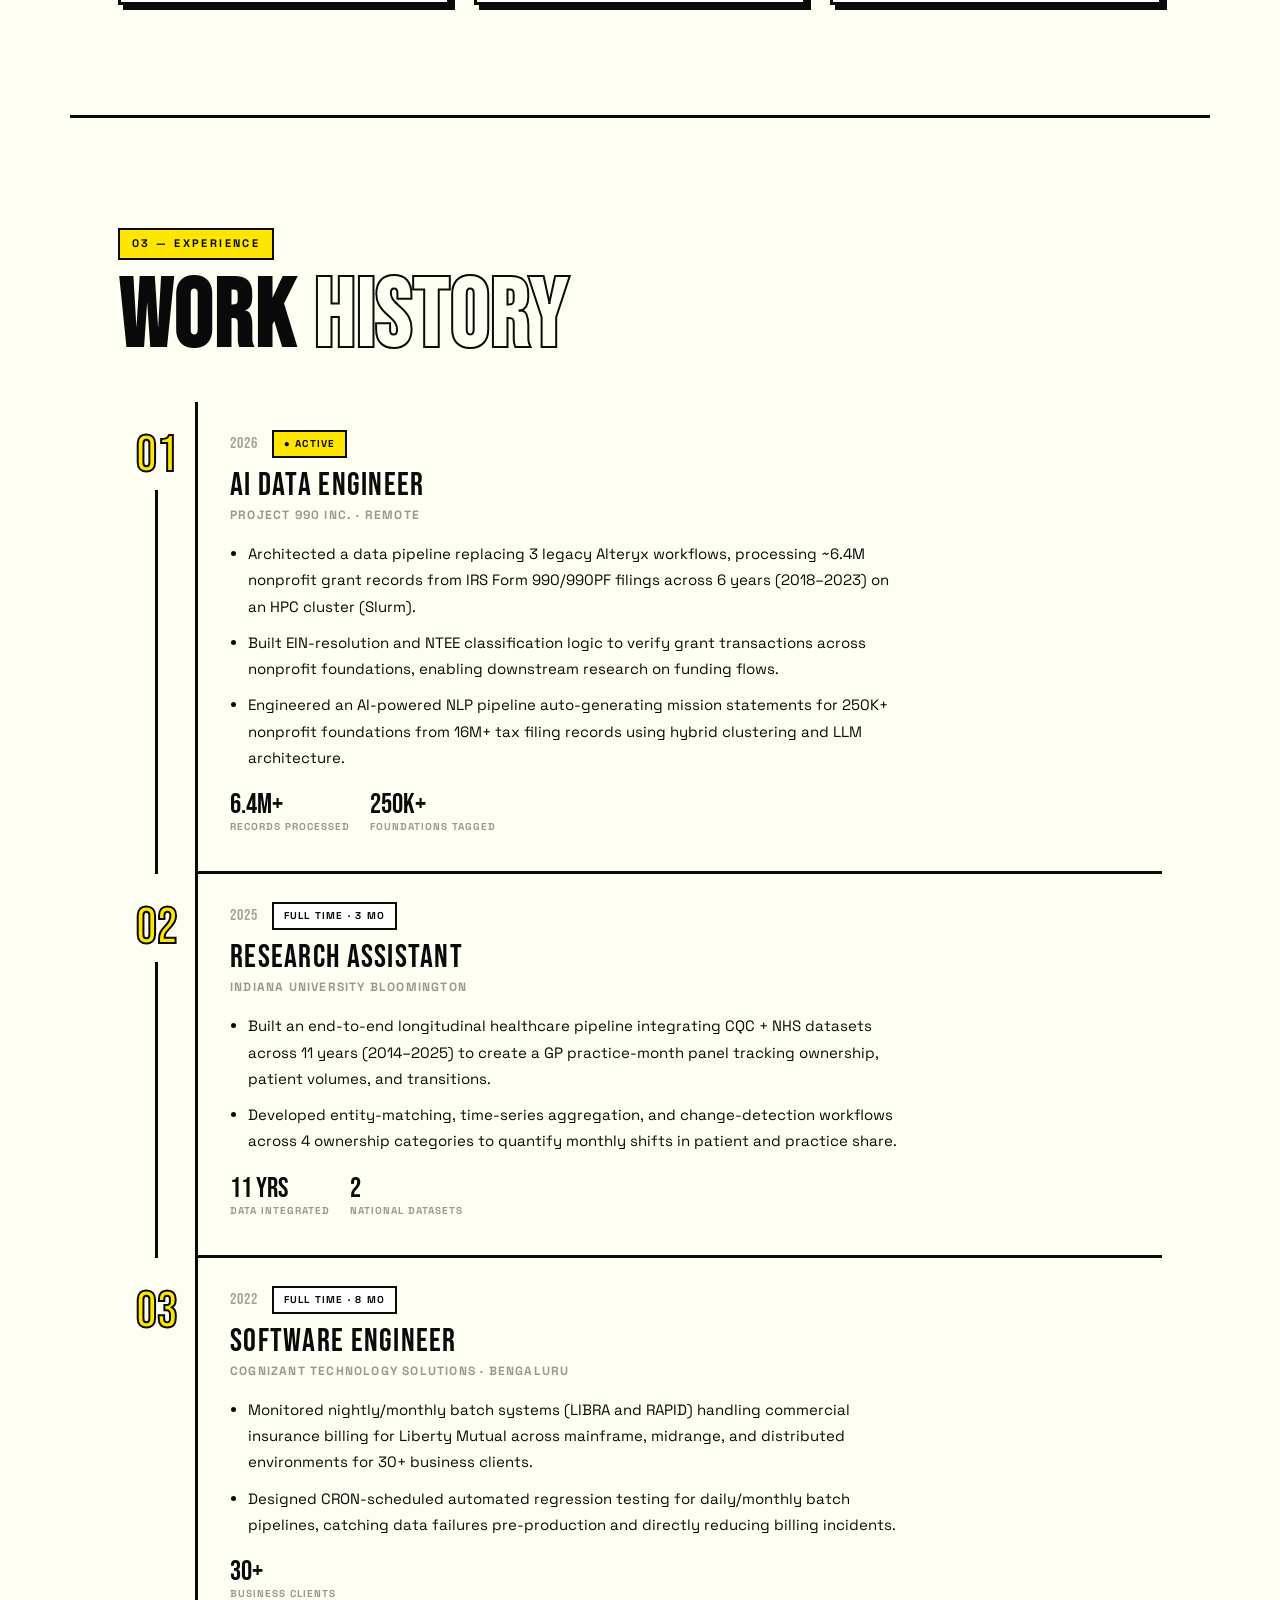
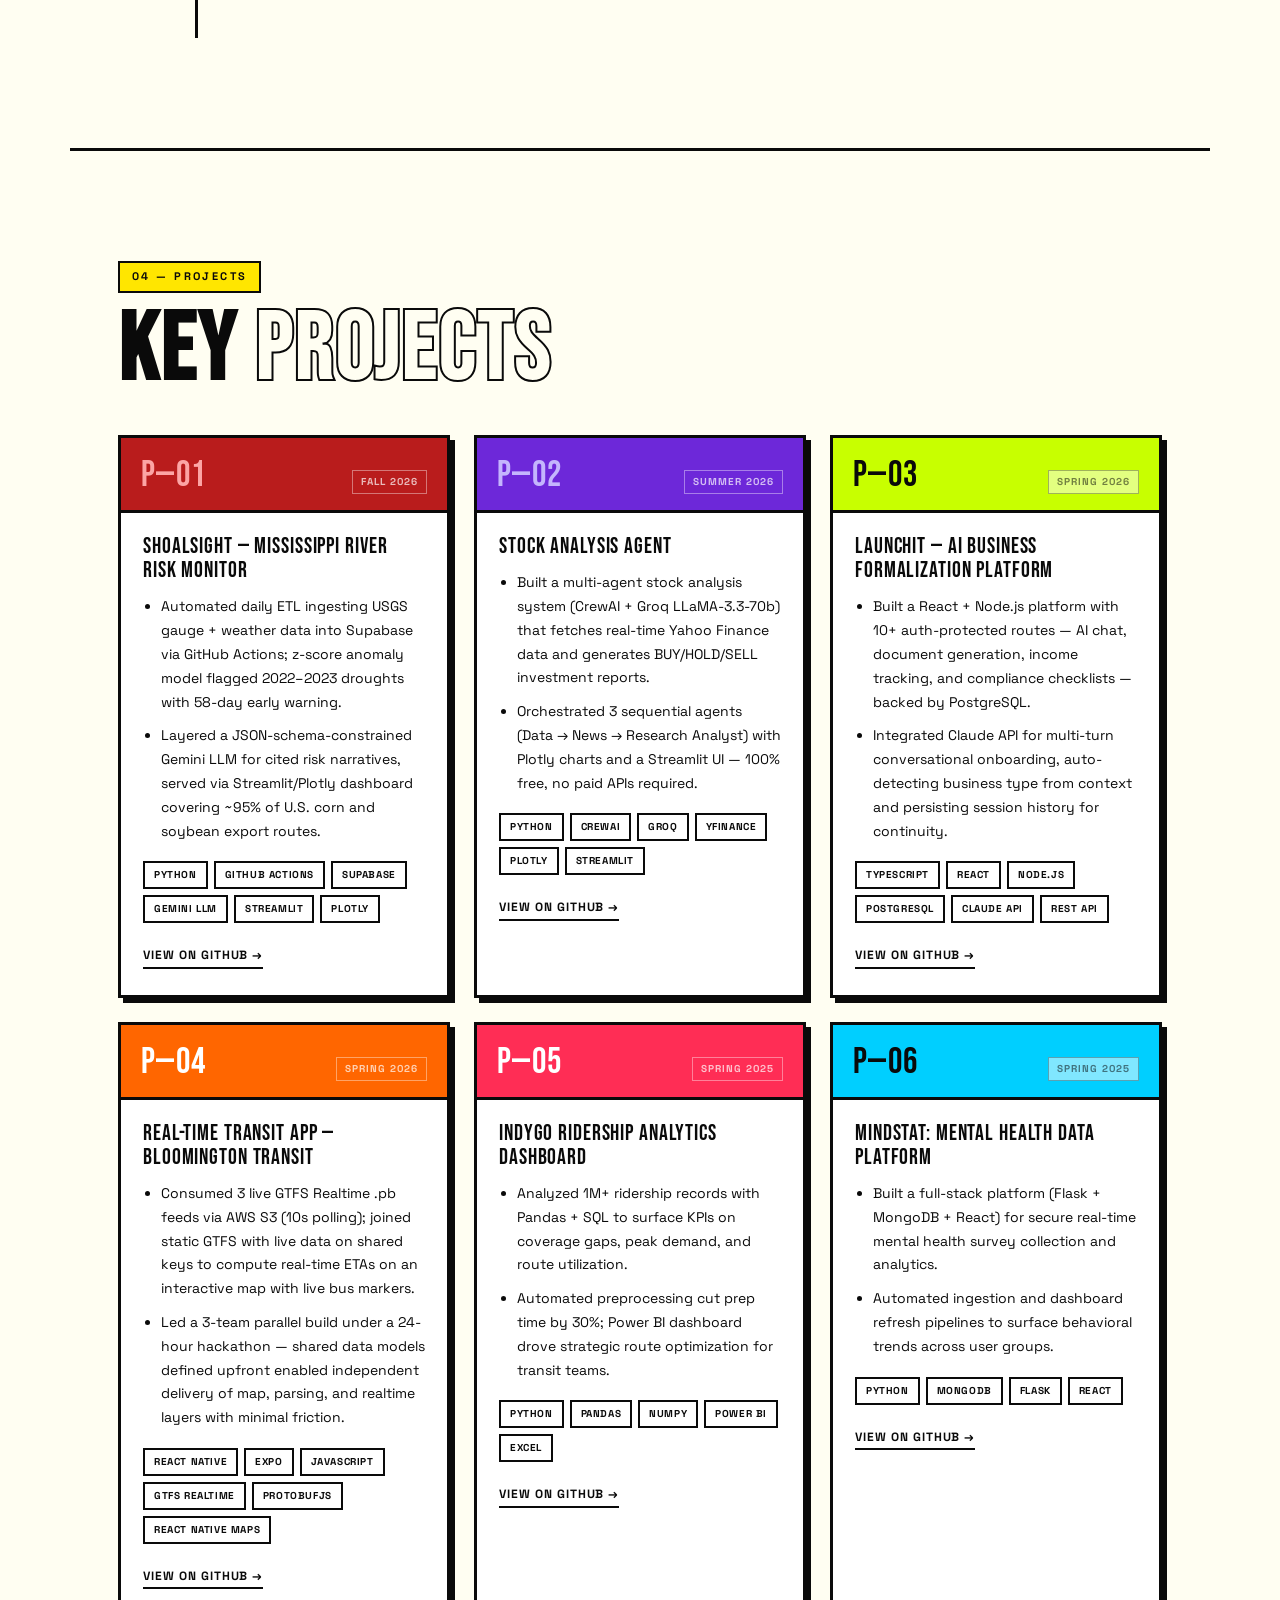
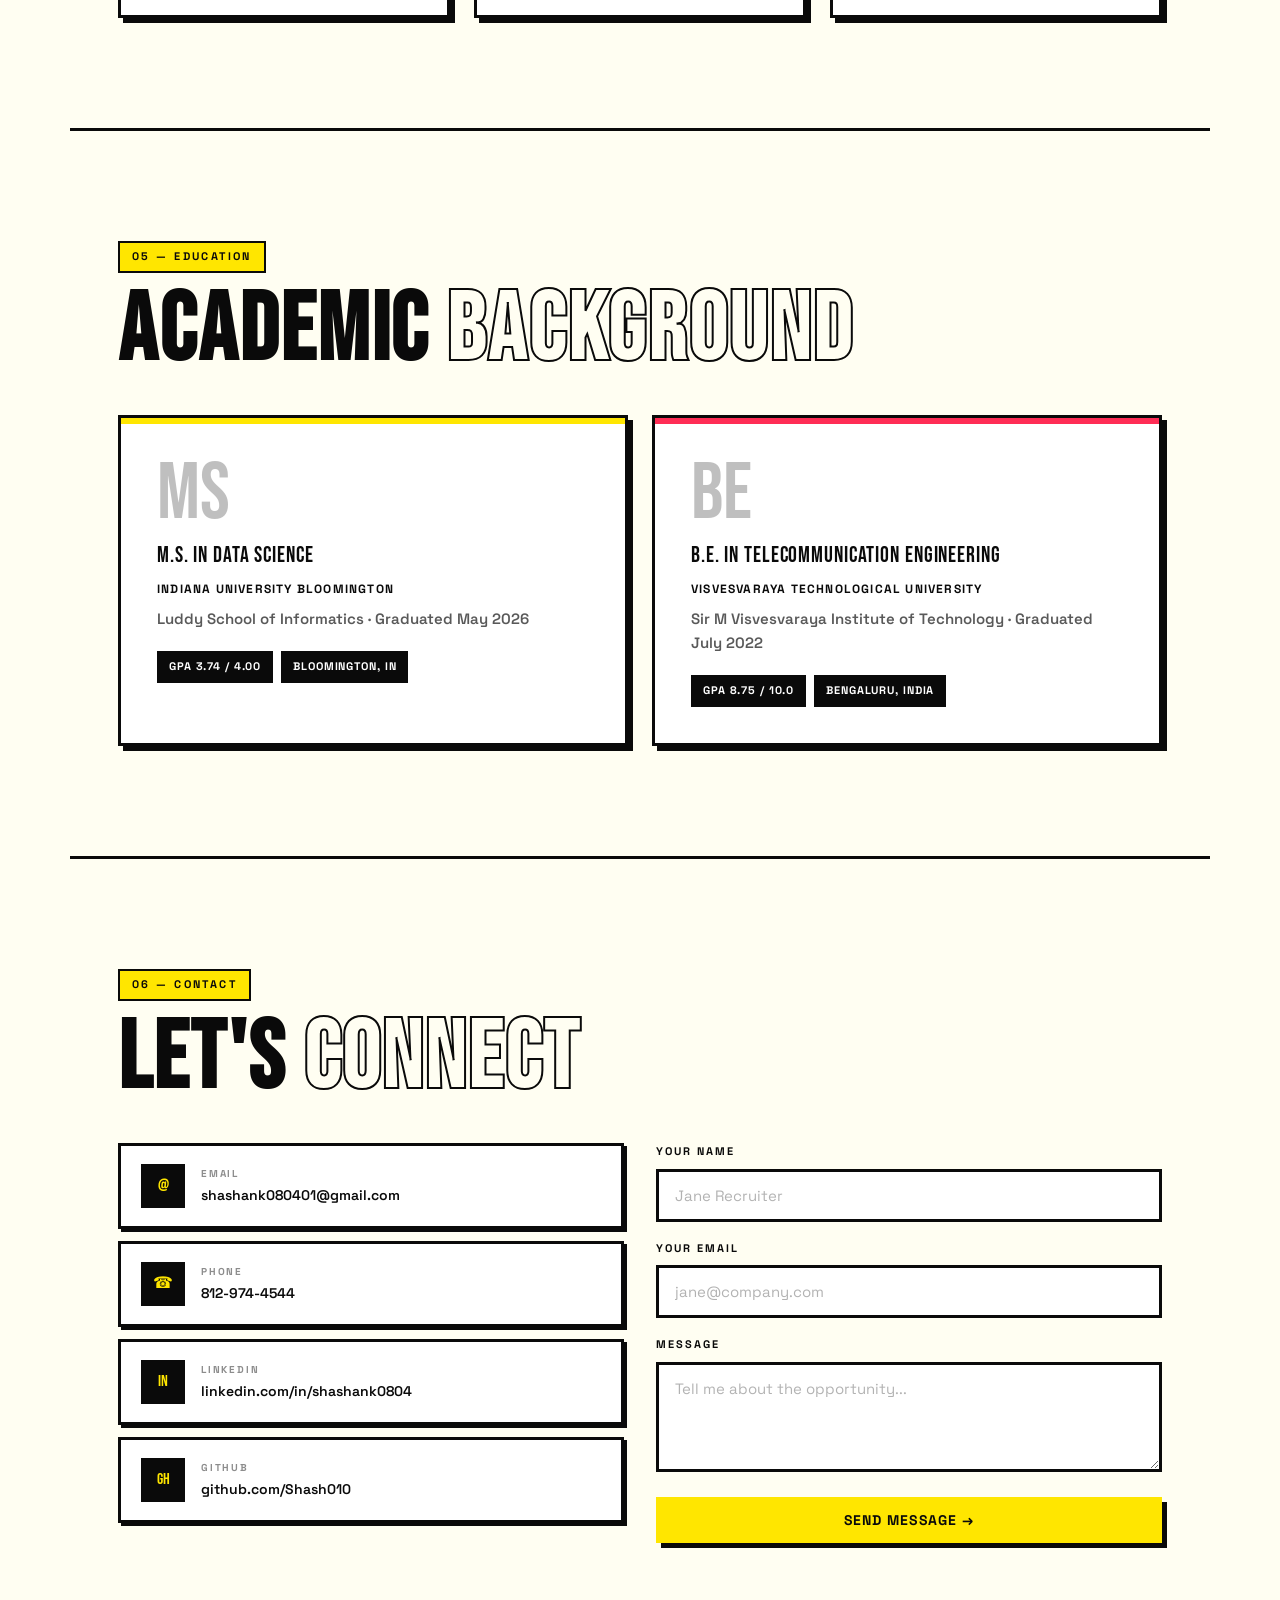
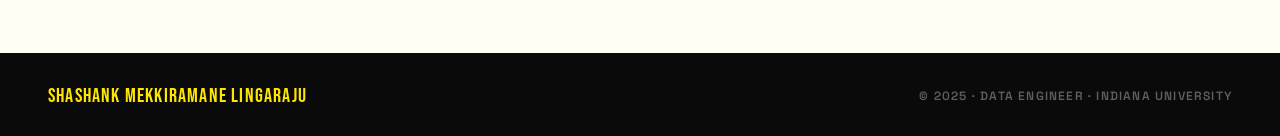
==== commit 57275f65: "Replace two-card About section with single personal bio block Co-Authored-By: Claude Sonnet 4.6 <nor" ====
--- a/index.html
+++ b/index.html
@@ -70,43 +70,13 @@
       <section id="about">
         <div class="sec-eyebrow">01 — About</div>
         <h2 class="sec-title">About <em>Me</em></h2>
-        <div class="about-grid">
+        <div class="about-grid about-single">
           <div class="about-card card-white">
             <div class="card-tag">Summary</div>
-            <p>I build systems that turn raw data into decisions.</p>
-            <p>
-              I recently completed my MS in Data Science at Indiana University
-              Bloomington (May 2026, GPA 3.74), and have spent the last two
-              years designing and shipping data infrastructure, analytics
-              pipelines, and ML systems with measurable business impact.
-            </p>
-            <p>
-              <strong>Data Engineering:</strong> Architected end-to-end ETL/ELT
-              pipelines processing 120K+ nonprofit financial records using
-              Python, Alteryx, and transformer-based NLP on HPC infrastructure.
-              Engineered cloud-based ingestion pipelines on 1.5 GB+ of
-              healthcare data using DuckDB, Dask, and PyArrow, cutting prep time
-              by 30% and storage by 25–35%. Built a modern ELT pipeline
-              orchestrated via Dagster with SQLMesh transformations and
-              schema-validated ingestion using dlt.
-            </p>
-          </div>
-          <div class="about-card card-yellow">
-            <p>
-              <strong>Analytics &amp; BI:</strong> Designed interactive
-              dashboards in Tableau and Power BI across transit, healthcare, and
-              cricket analytics use cases, surfacing KPIs from datasets ranging
-              from 900+ matches to 1M+ ridership records. Conducted deep EDA and
-              root cause analysis to deliver stakeholder-ready insights that
-              drove resource allocation and route optimization decisions.
-            </p>
-            <p>
-              <strong>ML &amp; Data Science:</strong> Applied NLP and
-              classification workflows for automated feature extraction at
-              scale. Built full-stack data platforms integrating Flask APIs,
-              MongoDB, and React for real-time survey analytics and trend
-              visualization.
-            </p>
+            <p>I turn messy data into pipelines that don't fall over — and honestly, I'm weirdly into it. I'm originally from Mekkiramane, a small hamlet in the Western Ghats near Sakleshpur, Karnataka: mist, coffee plantations, hills — about as far from a data center as you can get.</p>
+            <p>I started out as a software engineer, then made the switch after completing my MS in Data Science at Indiana University Bloomington. Now I build data pipelines and feature workflows for ML systems, and I care a lot about making sure everything downstream actually works.</p>
+            <p>Before data, I ran the show as Event Management Head for my college fest — coordinating teams, budgets, and vendors under deadline pressure. Learned more about leadership there than in any class. Turns out it's not so different from getting a pipeline through to production.</p>
+            <p>Off the clock: deep in a YouTube rabbit hole I can't explain, mid-game on whatever I'm currently hooked on, following IPL every season, playing pickleball whenever I get the chance — and I haven't missed a World Cup since 2010.</p>
           </div>
         </div>
       </section>
--- a/css/style.css
+++ b/css/style.css
@@ -438,6 +438,10 @@
   display: grid;
   grid-template-columns: repeat(2, 1fr);
   gap: 24px;
+}
+
+.about-single {
+  grid-template-columns: 1fr;
 }
 
 .about-card {
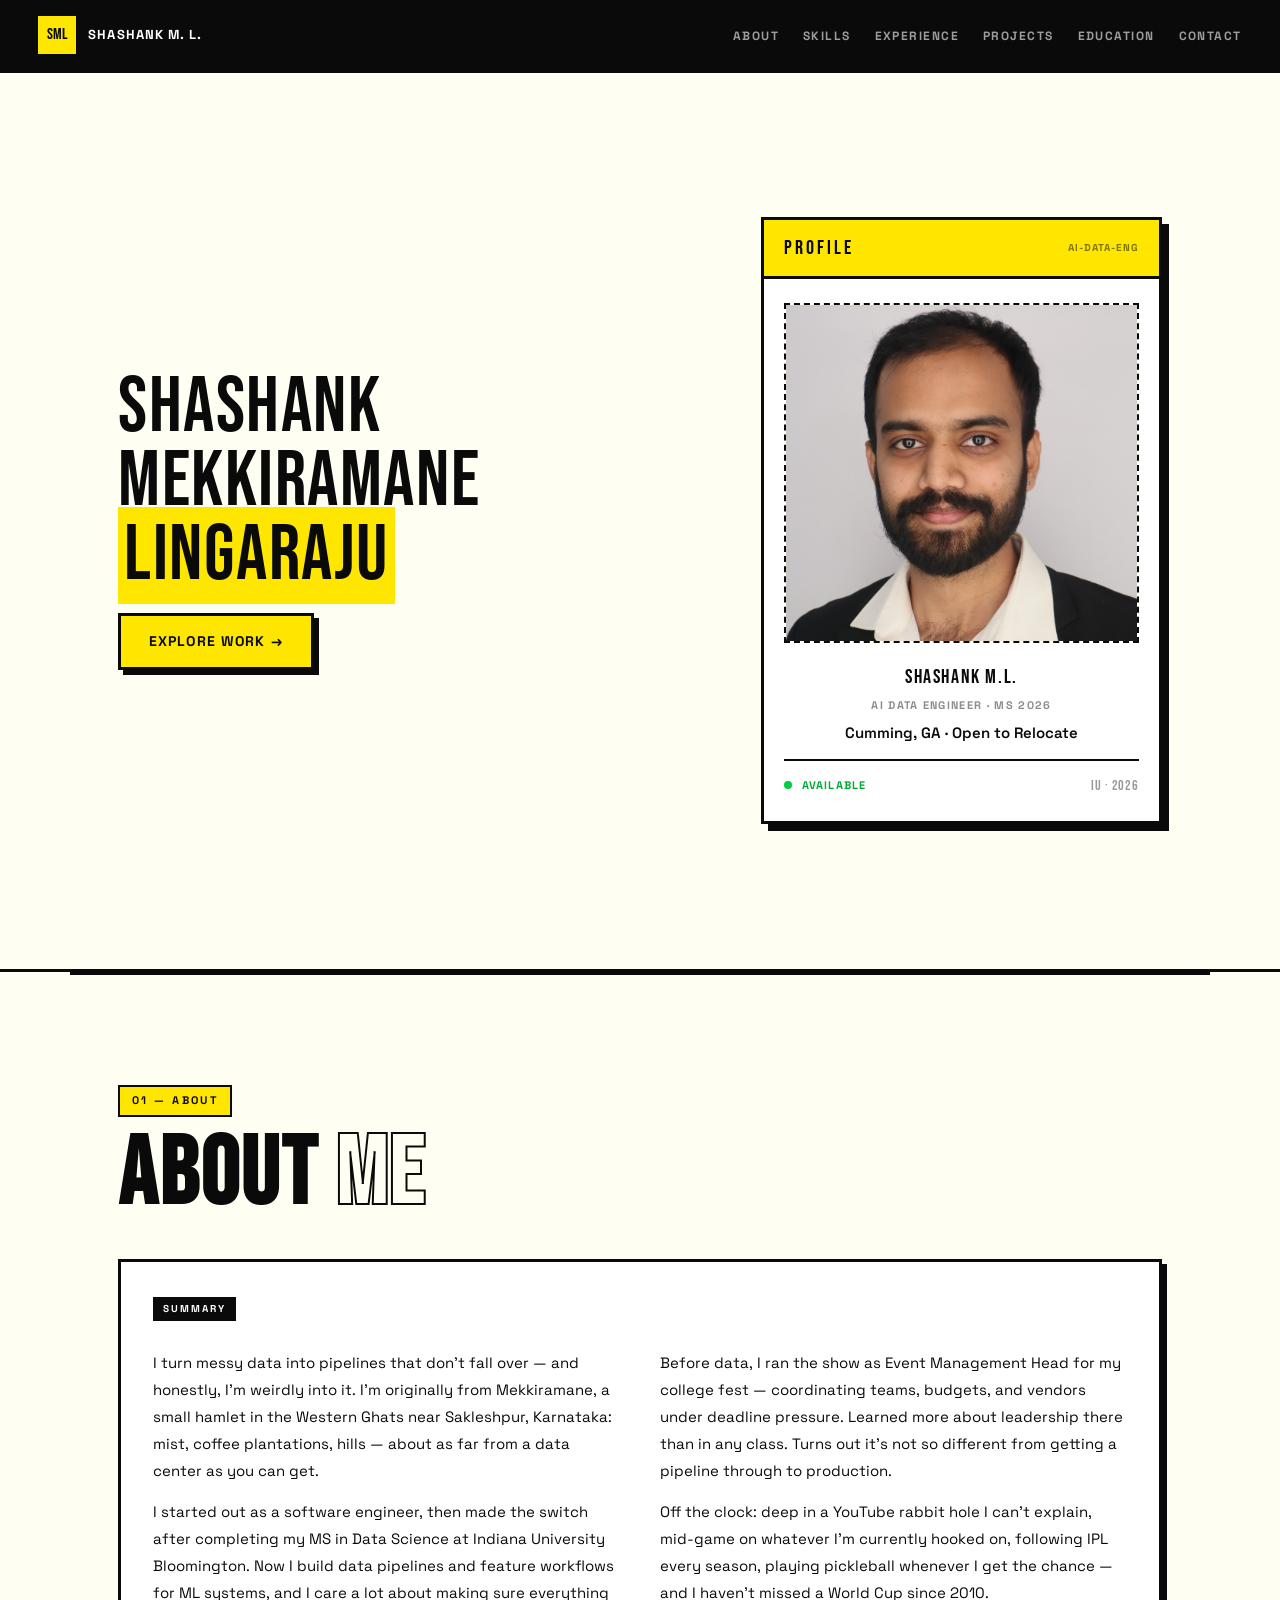
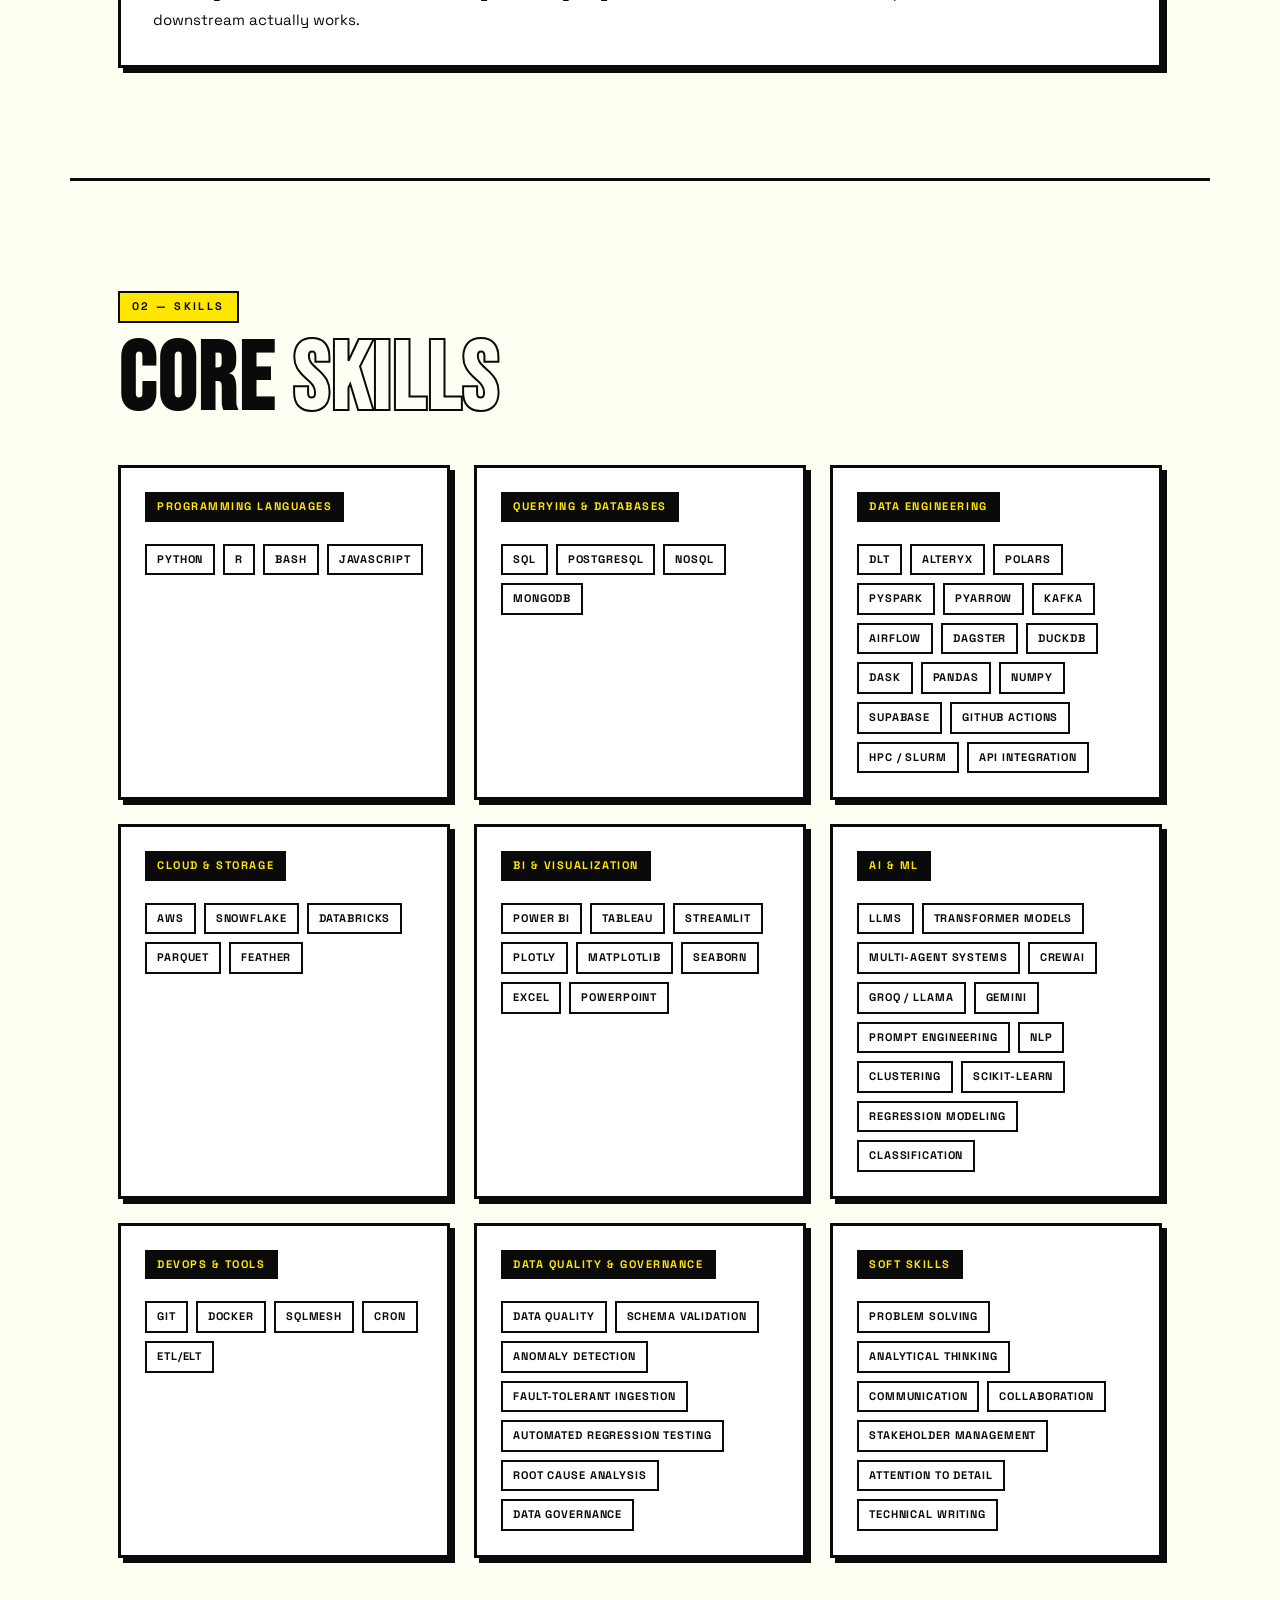
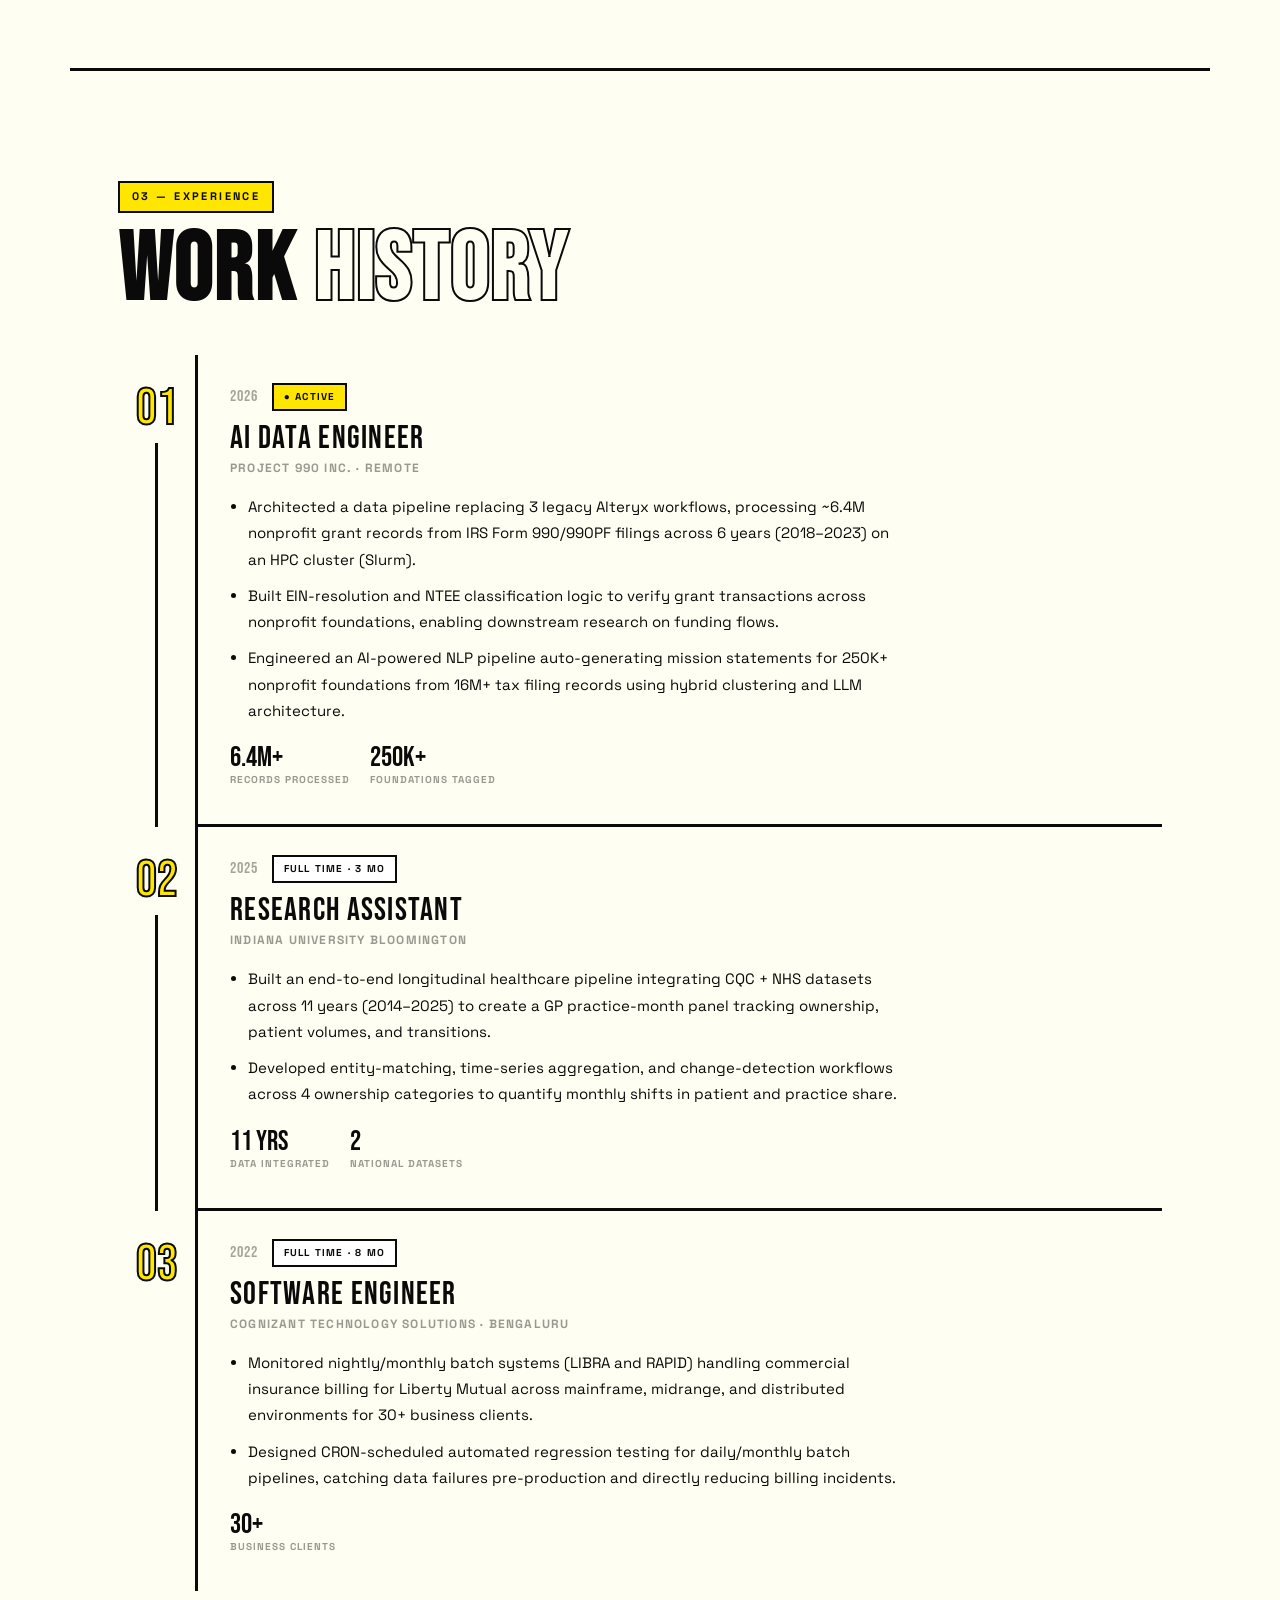
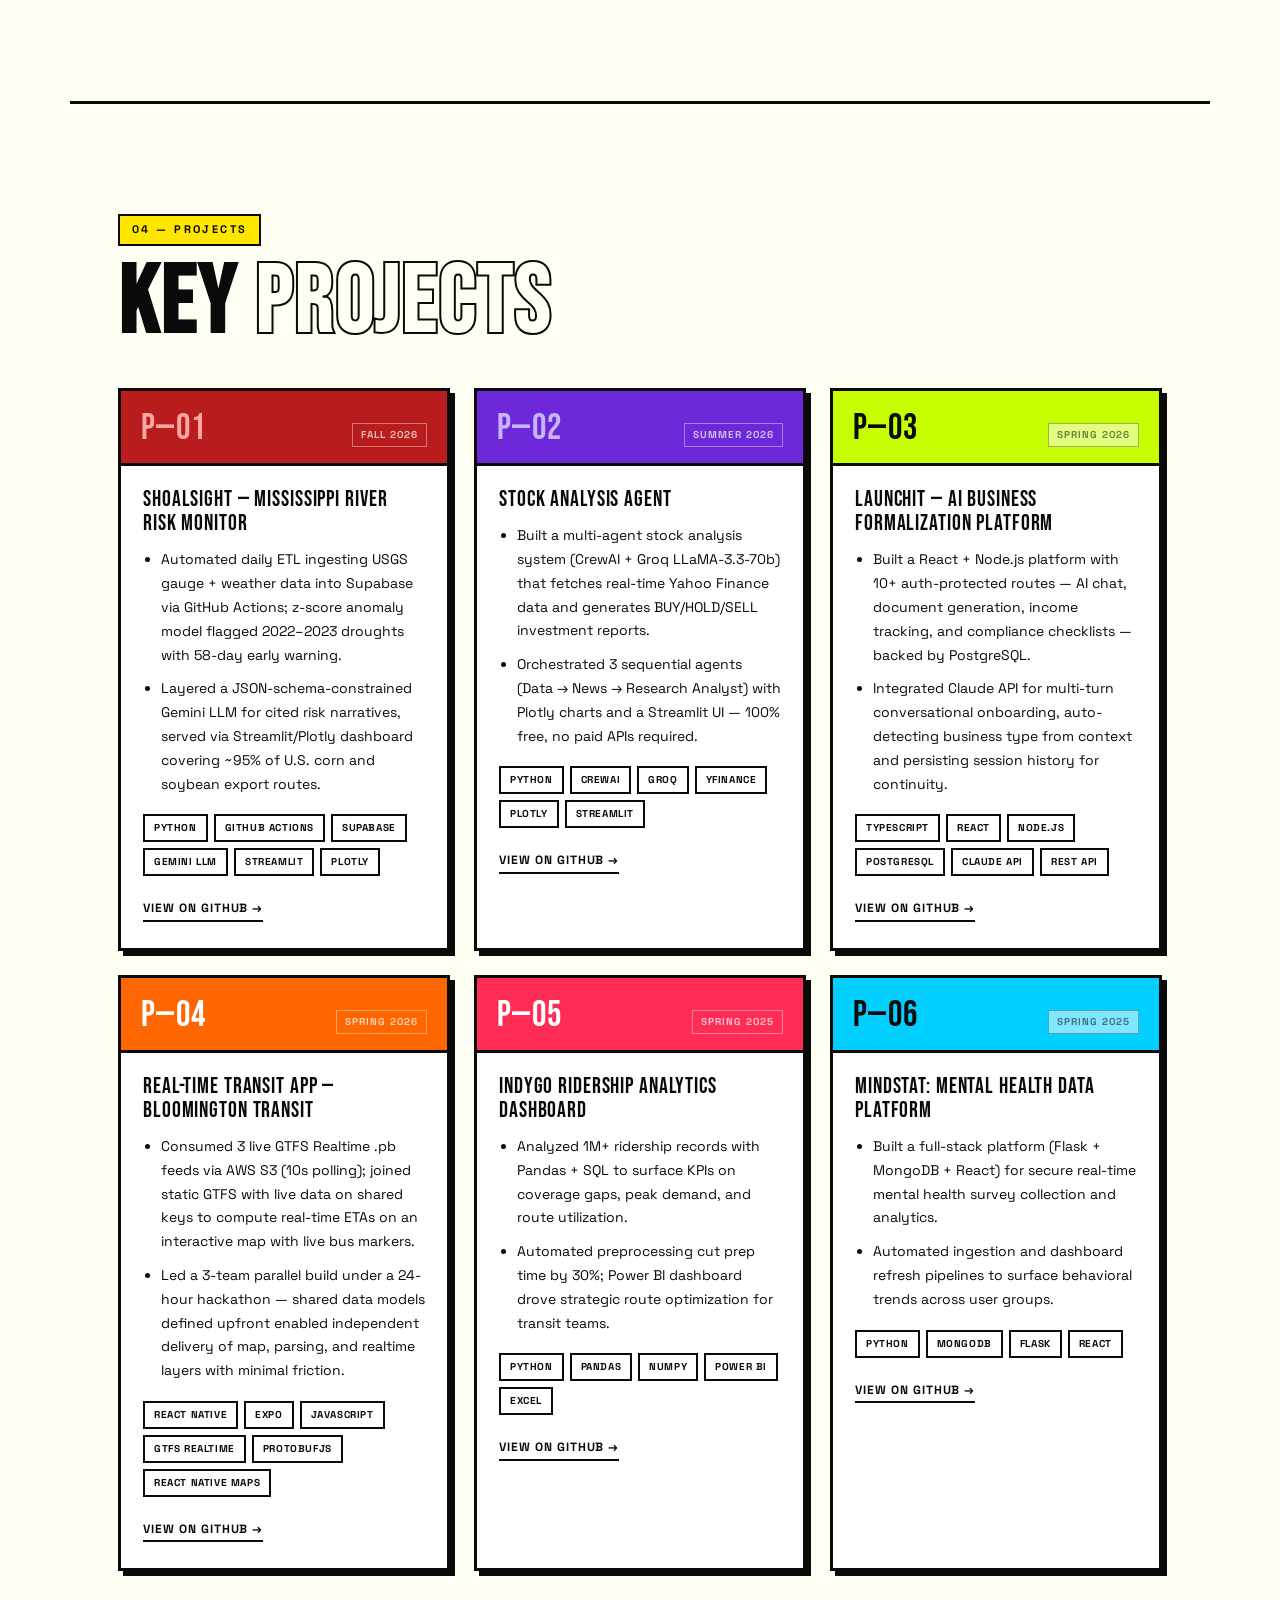
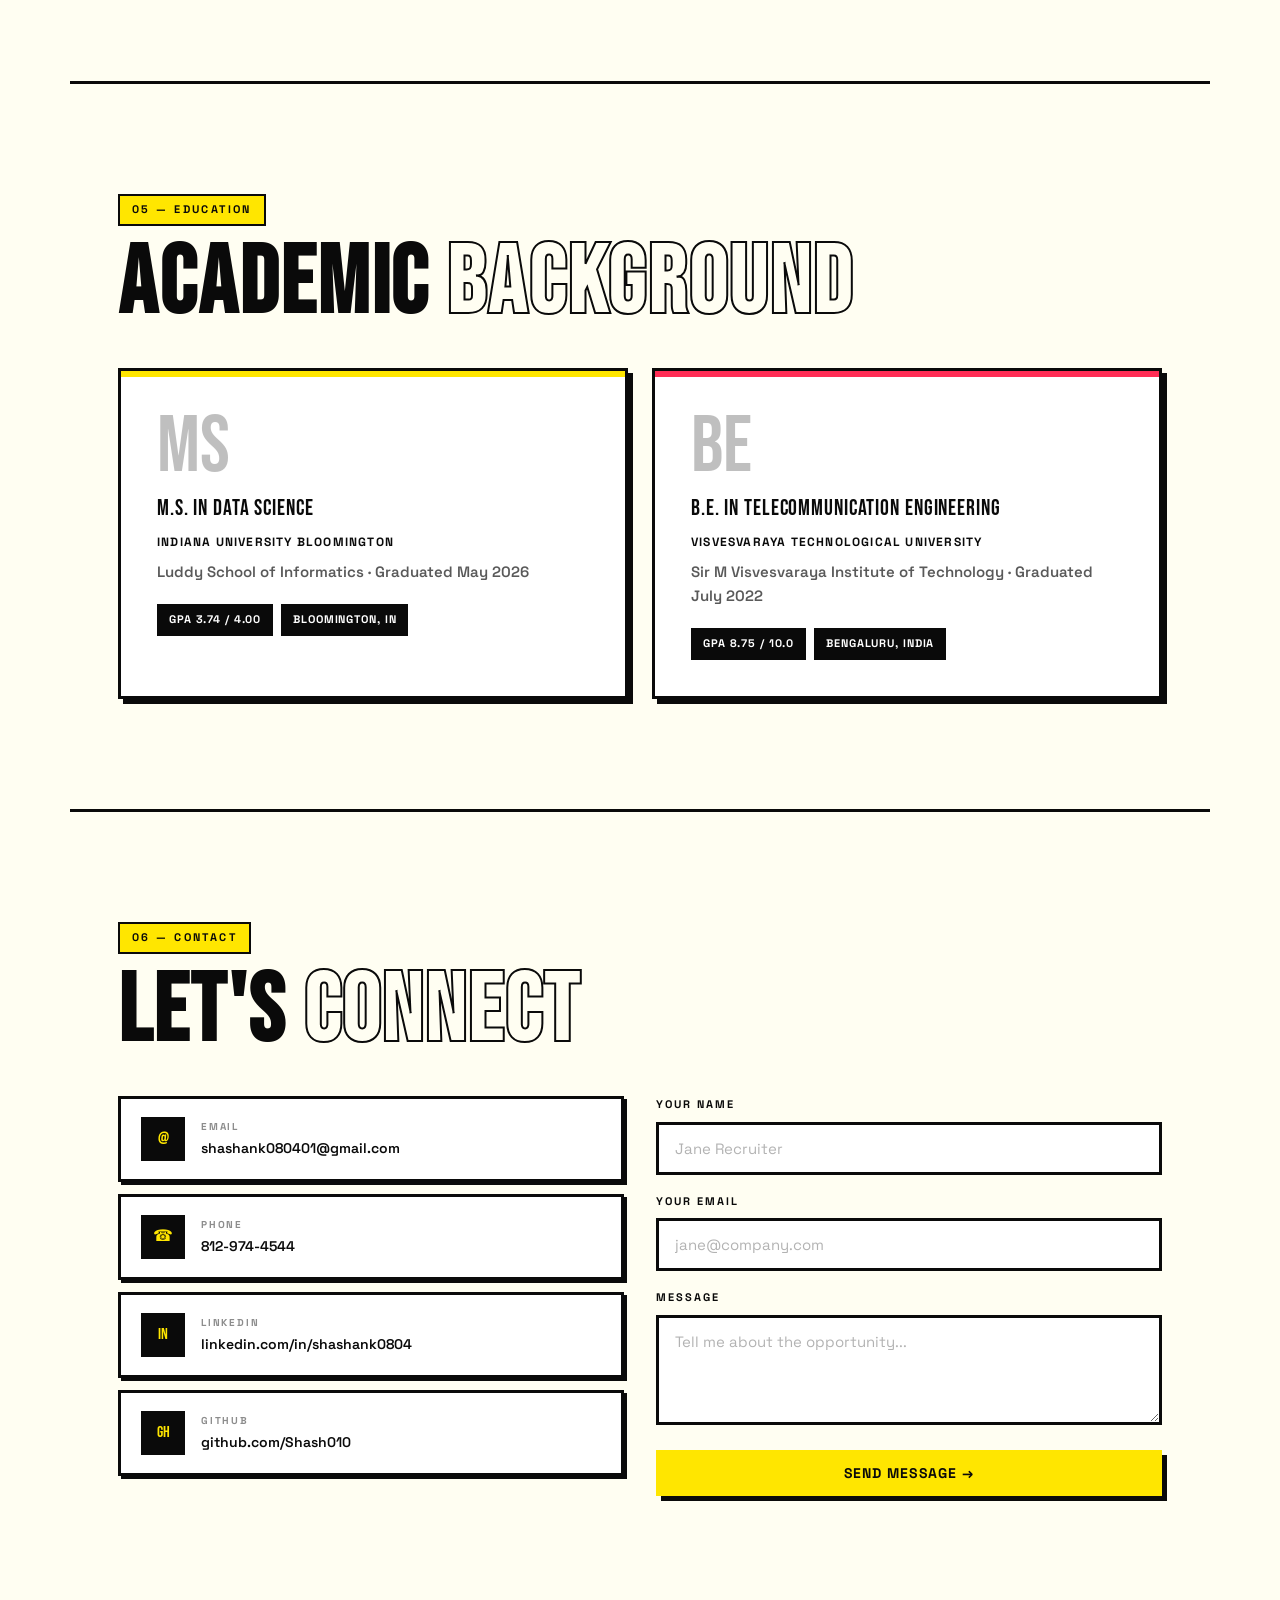
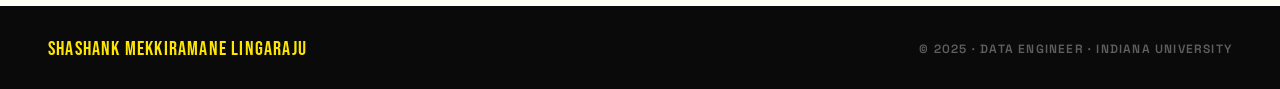
==== commit 6eb2db14: "Make About section landscape with two-column text layout Co-Authored-By: Claude Sonnet 4.6 <noreply@" ====
--- a/index.html
+++ b/index.html
@@ -73,10 +73,16 @@
         <div class="about-grid about-single">
           <div class="about-card card-white">
             <div class="card-tag">Summary</div>
-            <p>I turn messy data into pipelines that don't fall over — and honestly, I'm weirdly into it. I'm originally from Mekkiramane, a small hamlet in the Western Ghats near Sakleshpur, Karnataka: mist, coffee plantations, hills — about as far from a data center as you can get.</p>
-            <p>I started out as a software engineer, then made the switch after completing my MS in Data Science at Indiana University Bloomington. Now I build data pipelines and feature workflows for ML systems, and I care a lot about making sure everything downstream actually works.</p>
-            <p>Before data, I ran the show as Event Management Head for my college fest — coordinating teams, budgets, and vendors under deadline pressure. Learned more about leadership there than in any class. Turns out it's not so different from getting a pipeline through to production.</p>
-            <p>Off the clock: deep in a YouTube rabbit hole I can't explain, mid-game on whatever I'm currently hooked on, following IPL every season, playing pickleball whenever I get the chance — and I haven't missed a World Cup since 2010.</p>
+            <div class="about-cols">
+              <div class="about-col">
+                <p>I turn messy data into pipelines that don't fall over — and honestly, I'm weirdly into it. I'm originally from Mekkiramane, a small hamlet in the Western Ghats near Sakleshpur, Karnataka: mist, coffee plantations, hills — about as far from a data center as you can get.</p>
+                <p>I started out as a software engineer, then made the switch after completing my MS in Data Science at Indiana University Bloomington. Now I build data pipelines and feature workflows for ML systems, and I care a lot about making sure everything downstream actually works.</p>
+              </div>
+              <div class="about-col">
+                <p>Before data, I ran the show as Event Management Head for my college fest — coordinating teams, budgets, and vendors under deadline pressure. Learned more about leadership there than in any class. Turns out it's not so different from getting a pipeline through to production.</p>
+                <p>Off the clock: deep in a YouTube rabbit hole I can't explain, mid-game on whatever I'm currently hooked on, following IPL every season, playing pickleball whenever I get the chance — and I haven't missed a World Cup since 2010.</p>
+              </div>
+            </div>
           </div>
         </div>
       </section>
--- a/css/style.css
+++ b/css/style.css
@@ -443,6 +443,16 @@
 .about-single {
   grid-template-columns: 1fr;
 }
+
+.about-cols {
+  display: grid;
+  grid-template-columns: 1fr 1fr;
+  gap: 40px;
+  margin-top: 8px;
+}
+
+.about-col p { margin-top: 0; }
+.about-col p + p { margin-top: 14px; }
 
 .about-card {
   border: var(--border);
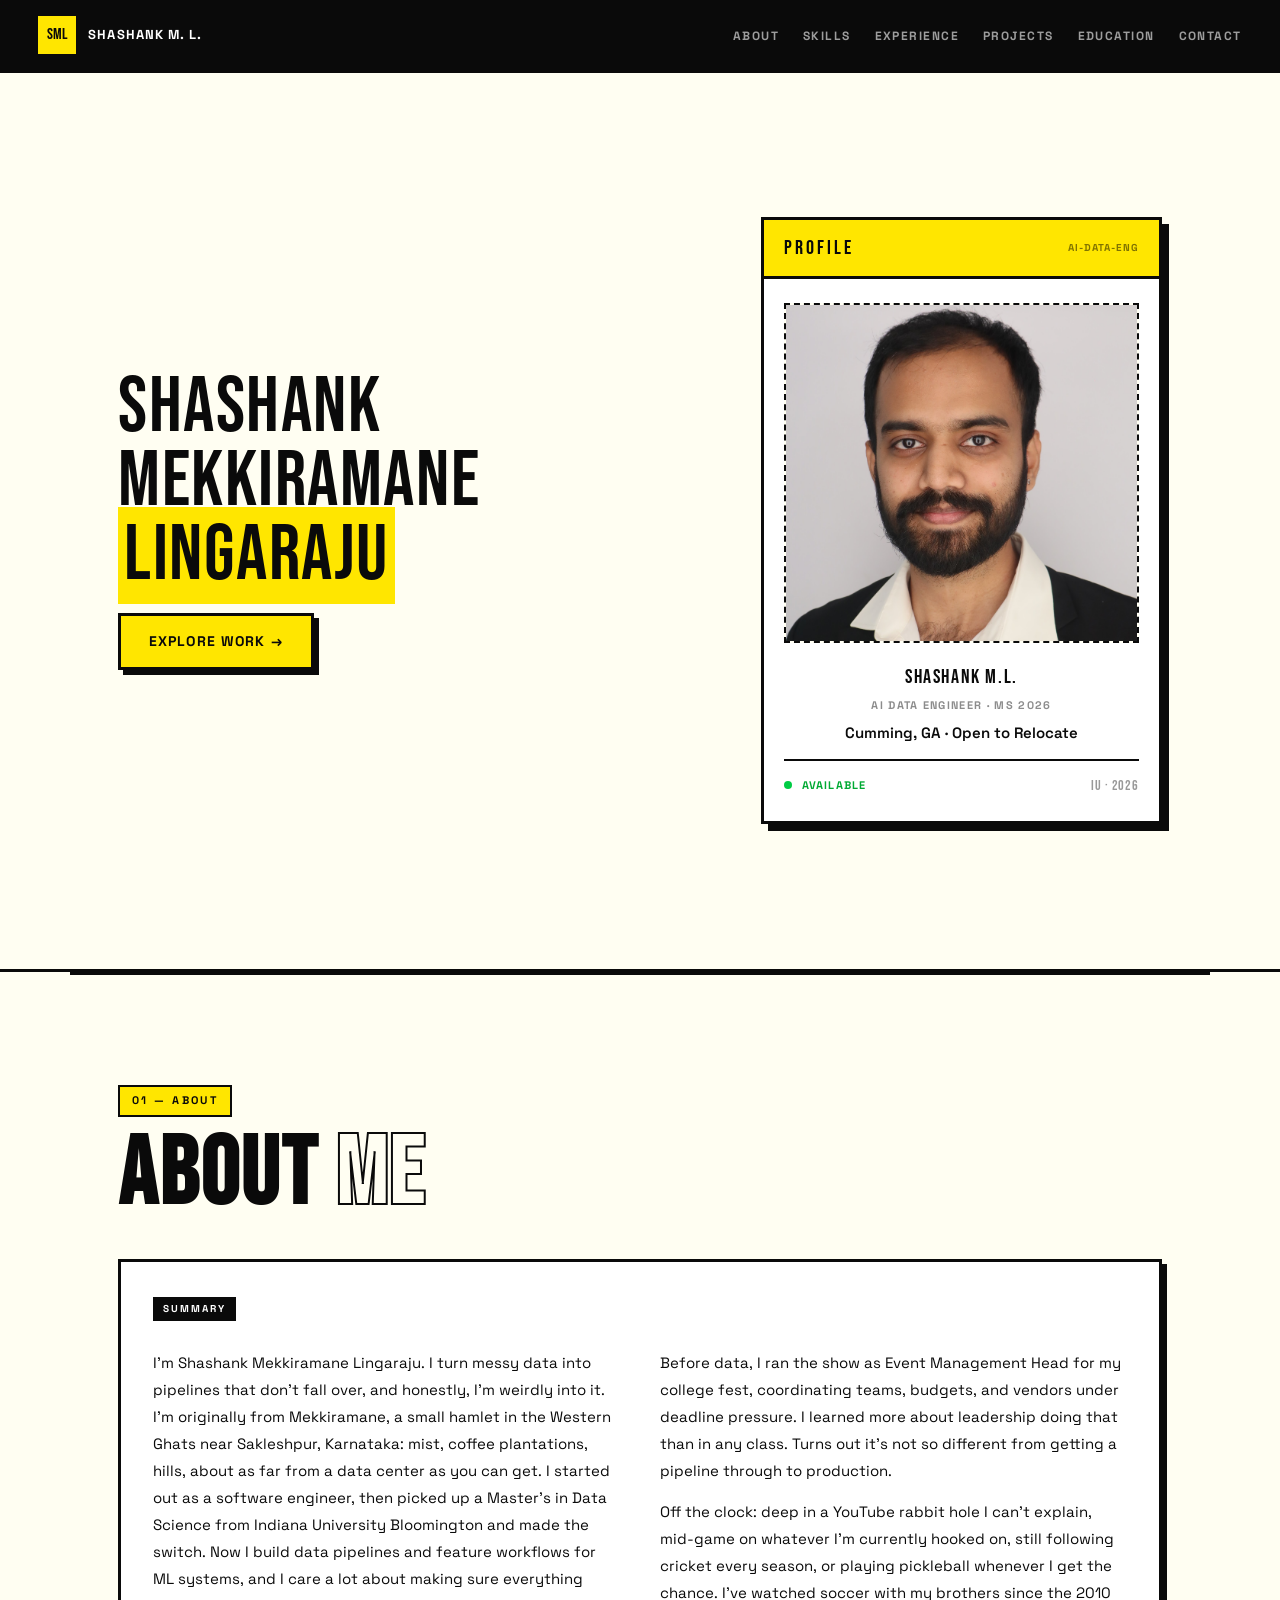
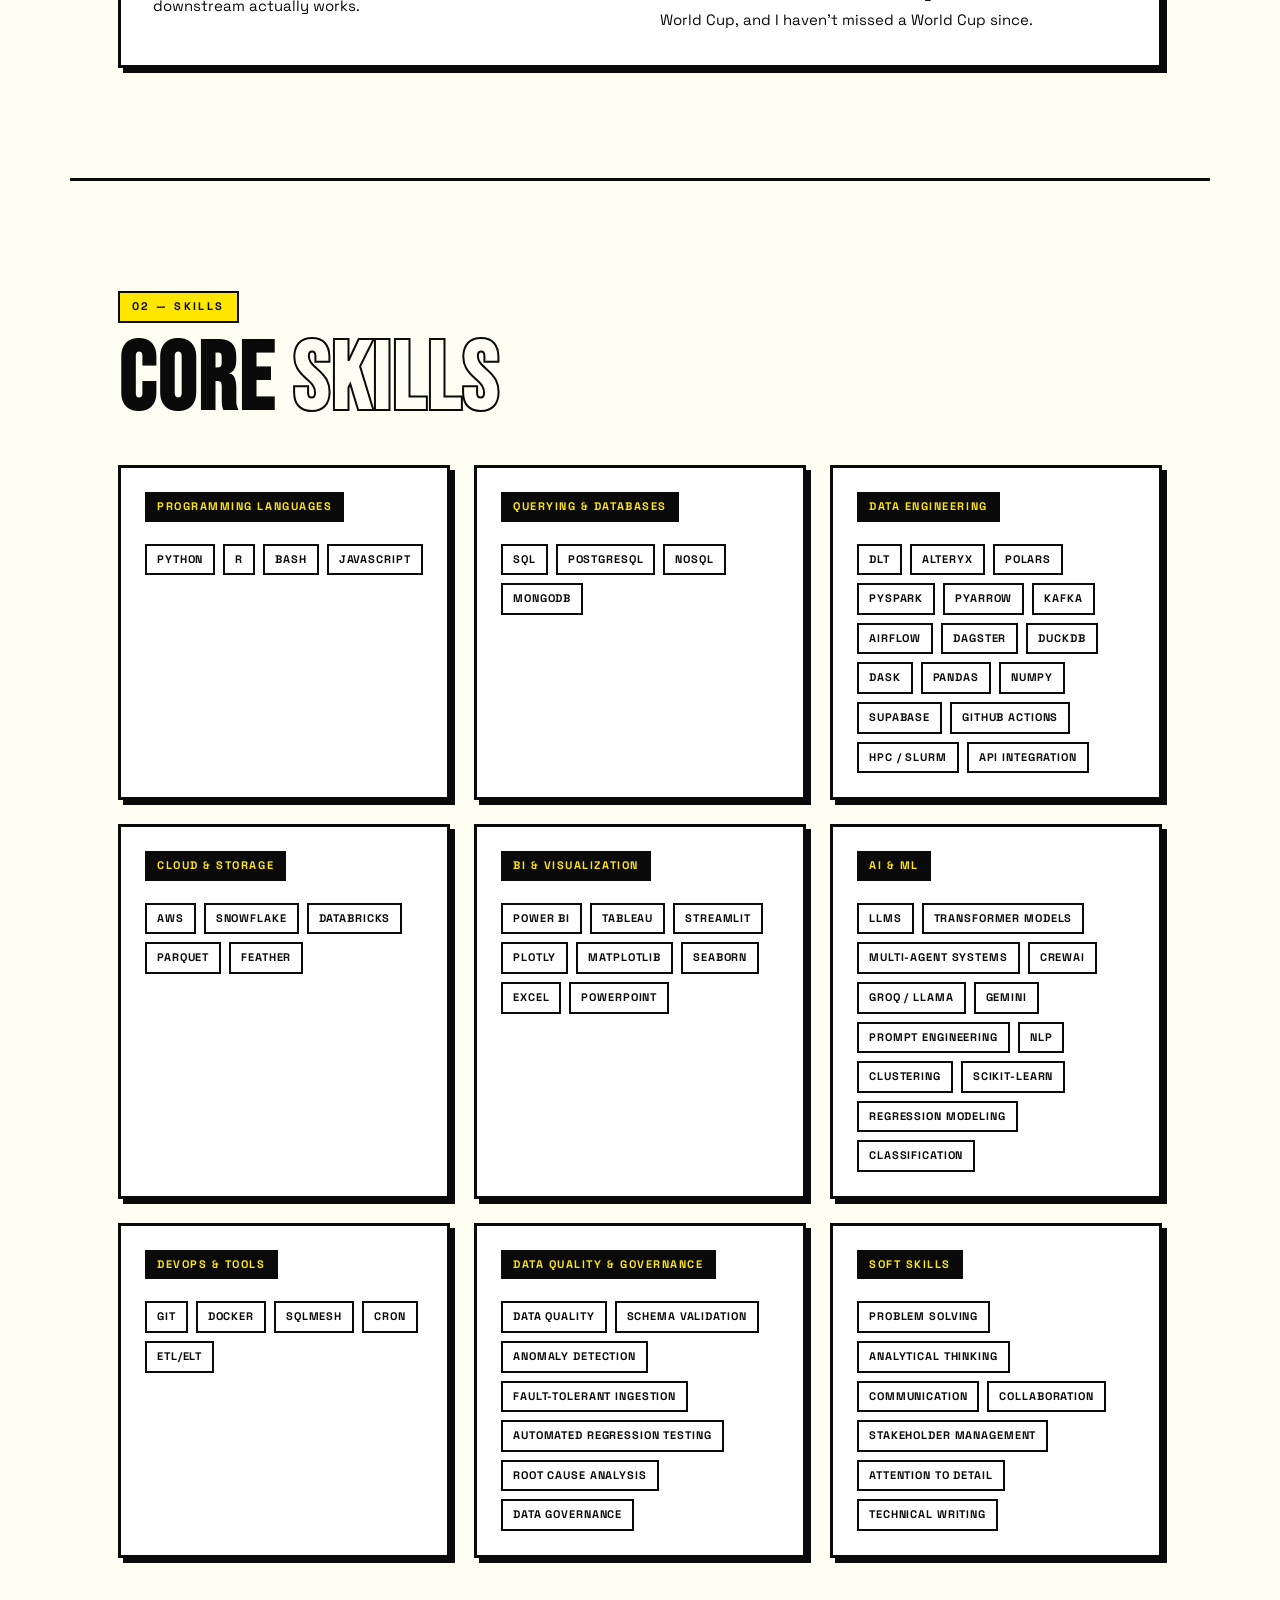
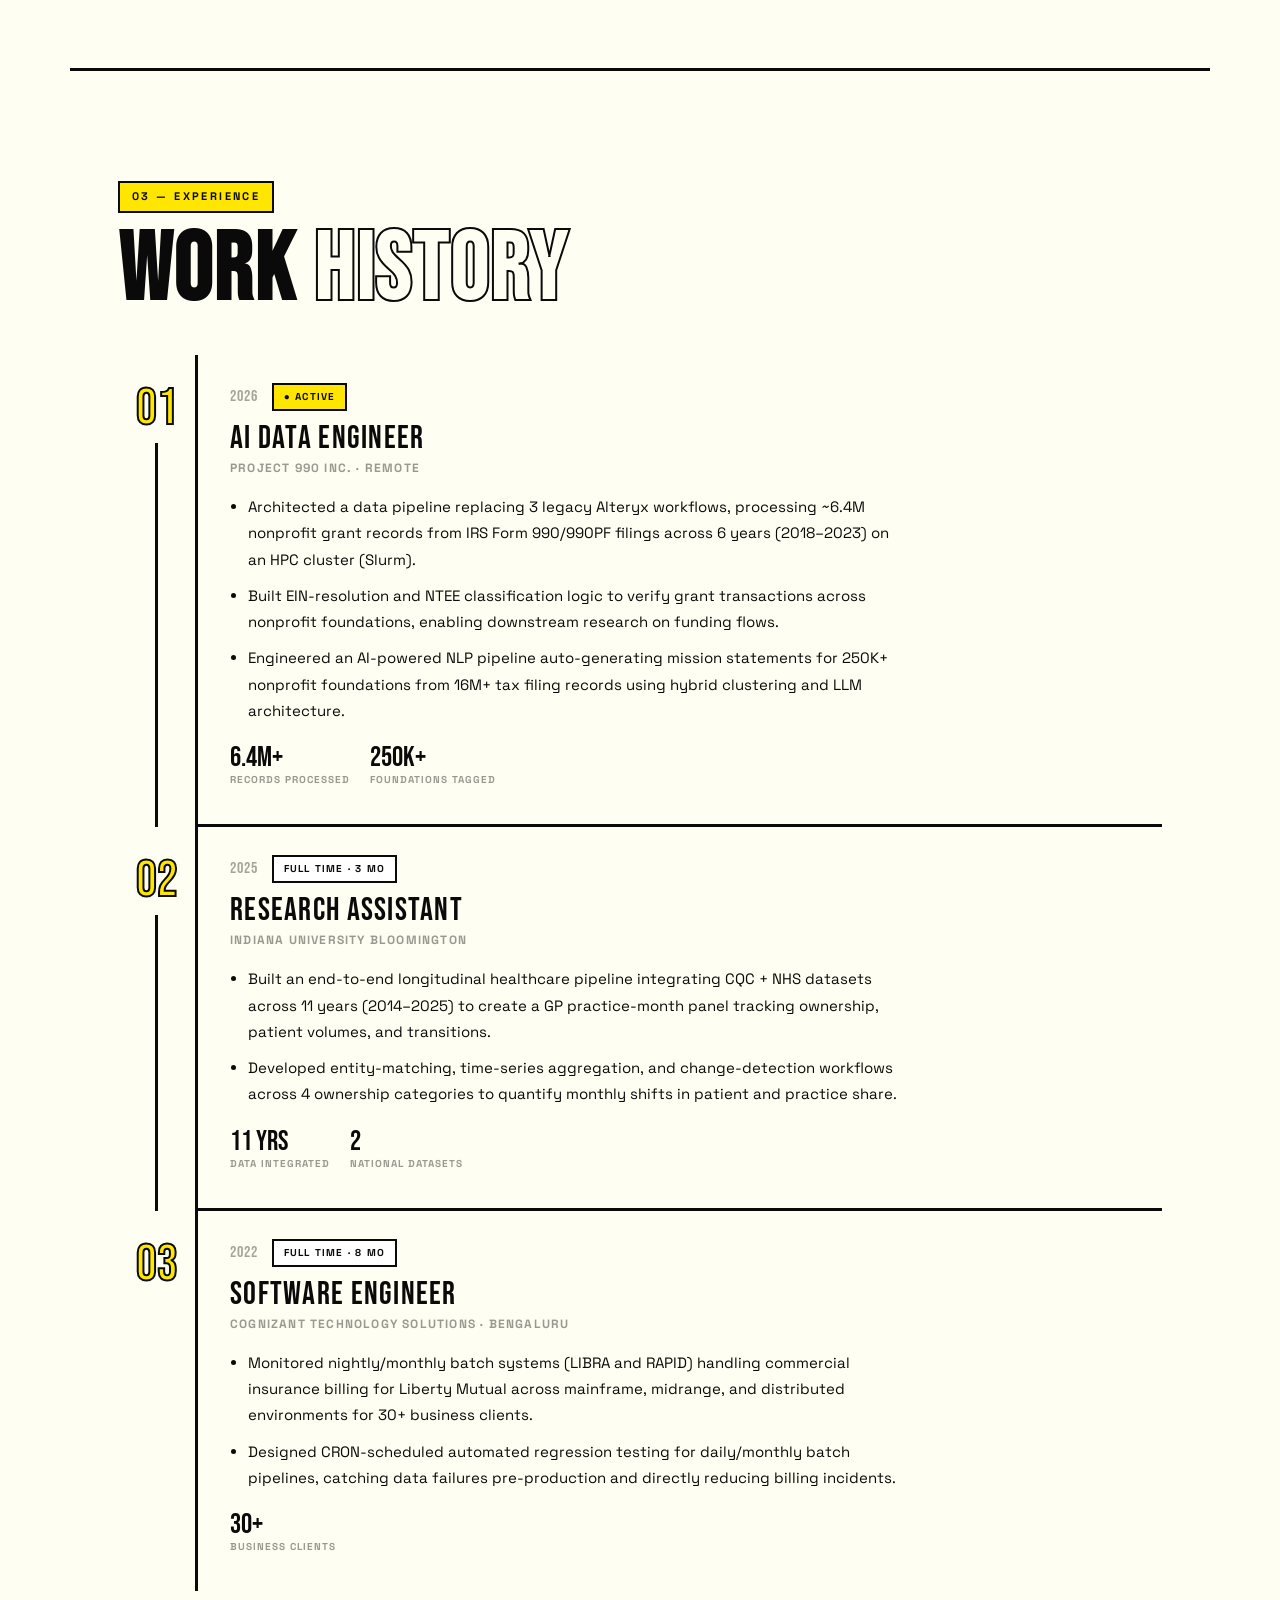
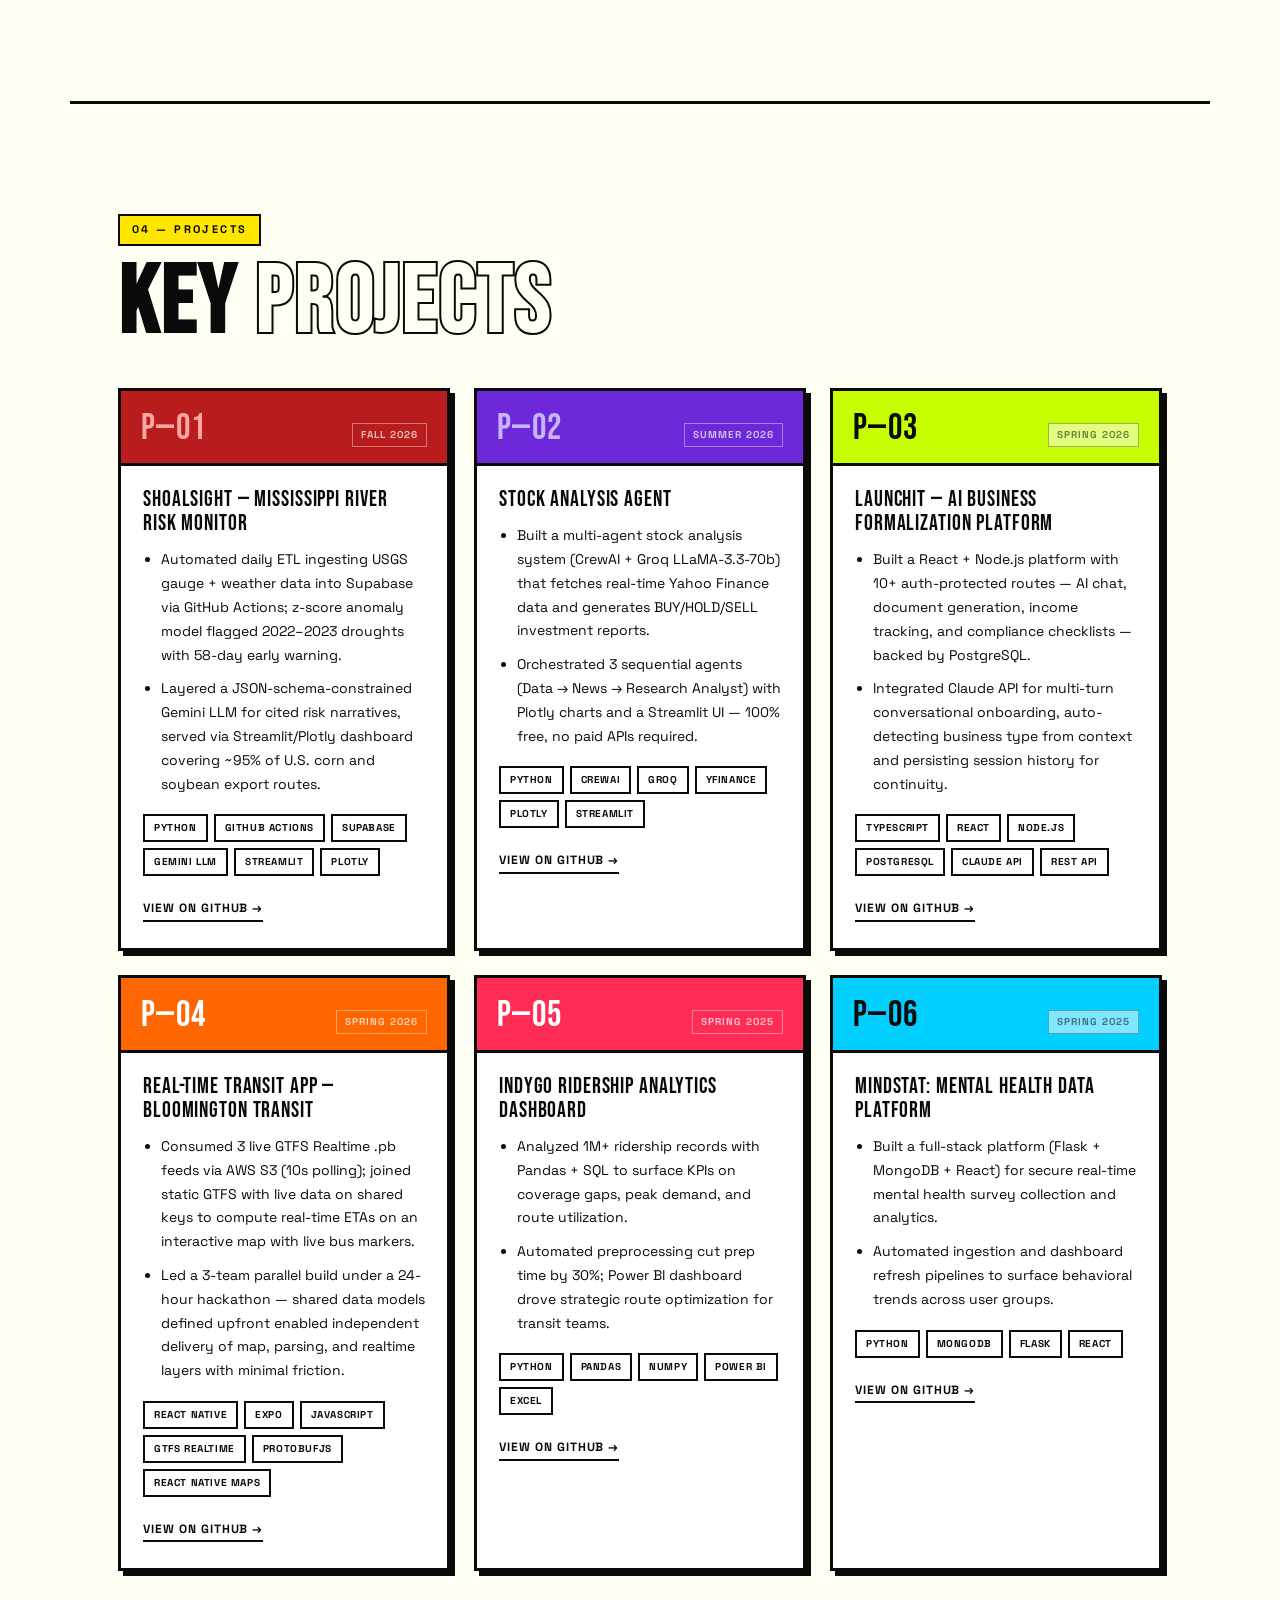
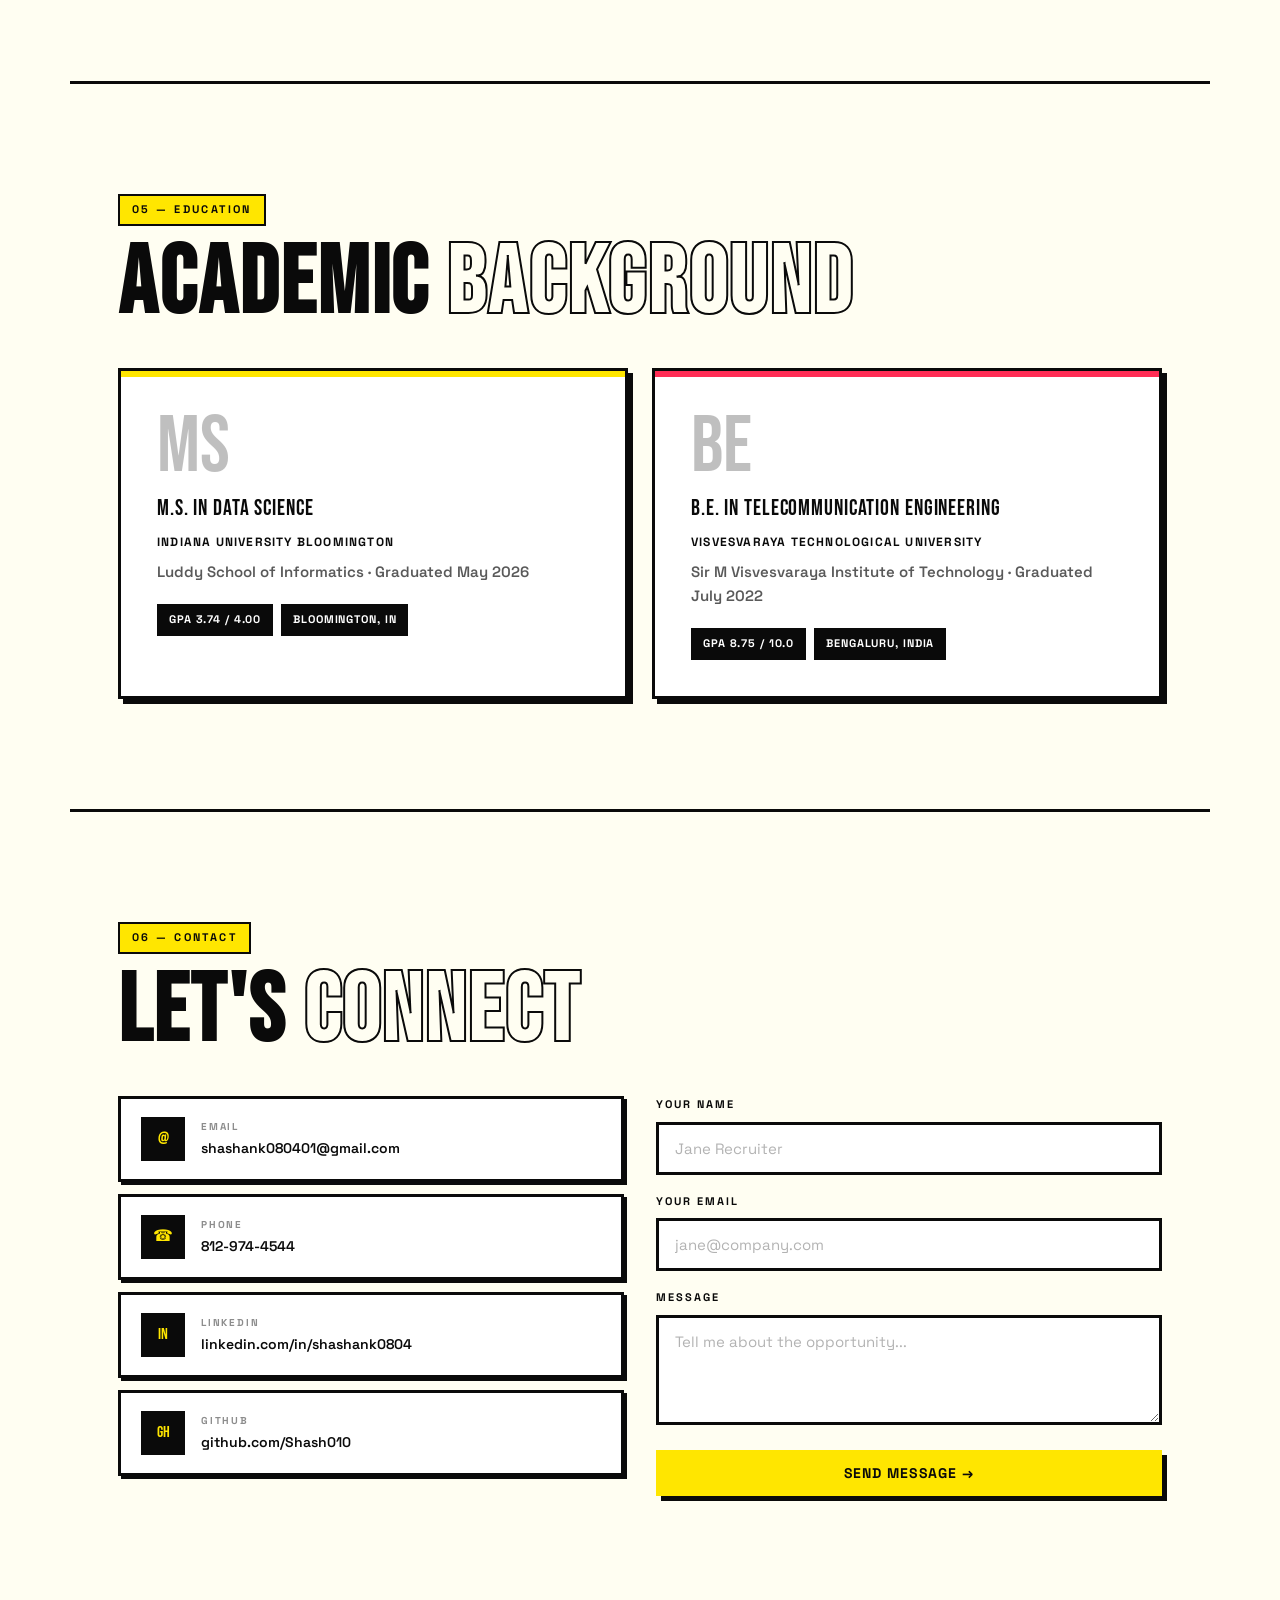
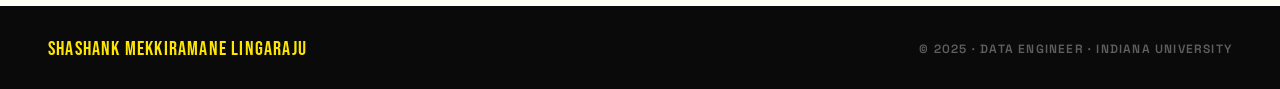
==== commit dff4e054: "Update About bio with exact user-provided text Co-Authored-By: Claude Sonnet 4.6 <noreply@anthropic." ====
--- a/index.html
+++ b/index.html
@@ -75,12 +75,11 @@
             <div class="card-tag">Summary</div>
             <div class="about-cols">
               <div class="about-col">
-                <p>I turn messy data into pipelines that don't fall over — and honestly, I'm weirdly into it. I'm originally from Mekkiramane, a small hamlet in the Western Ghats near Sakleshpur, Karnataka: mist, coffee plantations, hills — about as far from a data center as you can get.</p>
-                <p>I started out as a software engineer, then made the switch after completing my MS in Data Science at Indiana University Bloomington. Now I build data pipelines and feature workflows for ML systems, and I care a lot about making sure everything downstream actually works.</p>
+                <p>I'm Shashank Mekkiramane Lingaraju. I turn messy data into pipelines that don't fall over, and honestly, I'm weirdly into it. I'm originally from Mekkiramane, a small hamlet in the Western Ghats near Sakleshpur, Karnataka: mist, coffee plantations, hills, about as far from a data center as you can get. I started out as a software engineer, then picked up a Master's in Data Science from Indiana University Bloomington and made the switch. Now I build data pipelines and feature workflows for ML systems, and I care a lot about making sure everything downstream actually works.</p>
               </div>
               <div class="about-col">
-                <p>Before data, I ran the show as Event Management Head for my college fest — coordinating teams, budgets, and vendors under deadline pressure. Learned more about leadership there than in any class. Turns out it's not so different from getting a pipeline through to production.</p>
-                <p>Off the clock: deep in a YouTube rabbit hole I can't explain, mid-game on whatever I'm currently hooked on, following IPL every season, playing pickleball whenever I get the chance — and I haven't missed a World Cup since 2010.</p>
+                <p>Before data, I ran the show as Event Management Head for my college fest, coordinating teams, budgets, and vendors under deadline pressure. I learned more about leadership doing that than in any class. Turns out it's not so different from getting a pipeline through to production.</p>
+                <p>Off the clock: deep in a YouTube rabbit hole I can't explain, mid-game on whatever I'm currently hooked on, still following cricket every season, or playing pickleball whenever I get the chance. I've watched soccer with my brothers since the 2010 World Cup, and I haven't missed a World Cup since.</p>
               </div>
             </div>
           </div>
@@ -226,9 +225,22 @@
               <div class="tl-title">AI Data Engineer</div>
               <div class="tl-org">Project 990 Inc. · Remote</div>
               <ul class="tl-desc">
-                <li>Architected a data pipeline replacing 3 legacy Alteryx workflows, processing ~6.4M nonprofit grant records from IRS Form 990/990PF filings across 6 years (2018–2023) on an HPC cluster (Slurm).</li>
-                <li>Built EIN-resolution and NTEE classification logic to verify grant transactions across nonprofit foundations, enabling downstream research on funding flows.</li>
-                <li>Engineered an AI-powered NLP pipeline auto-generating mission statements for 250K+ nonprofit foundations from 16M+ tax filing records using hybrid clustering and LLM architecture.</li>
+                <li>
+                  Architected a data pipeline replacing 3 legacy Alteryx
+                  workflows, processing ~6.4M nonprofit grant records from IRS
+                  Form 990/990PF filings across 6 years (2018–2023) on an HPC
+                  cluster (Slurm).
+                </li>
+                <li>
+                  Built EIN-resolution and NTEE classification logic to verify
+                  grant transactions across nonprofit foundations, enabling
+                  downstream research on funding flows.
+                </li>
+                <li>
+                  Engineered an AI-powered NLP pipeline auto-generating mission
+                  statements for 250K+ nonprofit foundations from 16M+ tax
+                  filing records using hybrid clustering and LLM architecture.
+                </li>
               </ul>
               <div class="tl-metrics">
                 <div class="tl-metric">
@@ -256,8 +268,17 @@
               <div class="tl-title">Research Assistant</div>
               <div class="tl-org">Indiana University Bloomington</div>
               <ul class="tl-desc">
-                <li>Built an end-to-end longitudinal healthcare pipeline integrating CQC + NHS datasets across 11 years (2014–2025) to create a GP practice-month panel tracking ownership, patient volumes, and transitions.</li>
-                <li>Developed entity-matching, time-series aggregation, and change-detection workflows across 4 ownership categories to quantify monthly shifts in patient and practice share.</li>
+                <li>
+                  Built an end-to-end longitudinal healthcare pipeline
+                  integrating CQC + NHS datasets across 11 years (2014–2025) to
+                  create a GP practice-month panel tracking ownership, patient
+                  volumes, and transitions.
+                </li>
+                <li>
+                  Developed entity-matching, time-series aggregation, and
+                  change-detection workflows across 4 ownership categories to
+                  quantify monthly shifts in patient and practice share.
+                </li>
               </ul>
               <div class="tl-metrics">
                 <div class="tl-metric">
@@ -282,10 +303,21 @@
                 <span class="pill-done">Full Time · 8 mo</span>
               </div>
               <div class="tl-title">Software Engineer</div>
-              <div class="tl-org">Cognizant Technology Solutions · Bengaluru</div>
+              <div class="tl-org">
+                Cognizant Technology Solutions · Bengaluru
+              </div>
               <ul class="tl-desc">
-                <li>Monitored nightly/monthly batch systems (LIBRA and RAPID) handling commercial insurance billing for Liberty Mutual across mainframe, midrange, and distributed environments for 30+ business clients.</li>
-                <li>Designed CRON-scheduled automated regression testing for daily/monthly batch pipelines, catching data failures pre-production and directly reducing billing incidents.</li>
+                <li>
+                  Monitored nightly/monthly batch systems (LIBRA and RAPID)
+                  handling commercial insurance billing for Liberty Mutual
+                  across mainframe, midrange, and distributed environments for
+                  30+ business clients.
+                </li>
+                <li>
+                  Designed CRON-scheduled automated regression testing for
+                  daily/monthly batch pipelines, catching data failures
+                  pre-production and directly reducing billing incidents.
+                </li>
               </ul>
               <div class="tl-metrics">
                 <div class="tl-metric">
@@ -303,7 +335,6 @@
         <div class="sec-eyebrow">04 — Projects</div>
         <h2 class="sec-title">Key <em>Projects</em></h2>
         <div class="projects-grid">
-
           <!-- P-01: ShoalSight — Fall 2026 -->
           <div class="project-card">
             <div class="pc-banner banner-red">
@@ -311,10 +342,20 @@
               <span class="pc-date">Fall 2026</span>
             </div>
             <div class="pc-body">
-              <div class="pc-title">ShoalSight — Mississippi River Risk Monitor</div>
+              <div class="pc-title">
+                ShoalSight — Mississippi River Risk Monitor
+              </div>
               <ul class="pc-desc">
-                <li>Automated daily ETL ingesting USGS gauge + weather data into Supabase via GitHub Actions; z-score anomaly model flagged 2022–2023 droughts with 58-day early warning.</li>
-                <li>Layered a JSON-schema-constrained Gemini LLM for cited risk narratives, served via Streamlit/Plotly dashboard covering ~95% of U.S. corn and soybean export routes.</li>
+                <li>
+                  Automated daily ETL ingesting USGS gauge + weather data into
+                  Supabase via GitHub Actions; z-score anomaly model flagged
+                  2022–2023 droughts with 58-day early warning.
+                </li>
+                <li>
+                  Layered a JSON-schema-constrained Gemini LLM for cited risk
+                  narratives, served via Streamlit/Plotly dashboard covering
+                  ~95% of U.S. corn and soybean export routes.
+                </li>
               </ul>
               <div class="pc-tech">
                 <span class="tech-tag">Python</span
@@ -324,7 +365,13 @@
                 ><span class="tech-tag">Streamlit</span
                 ><span class="tech-tag">Plotly</span>
               </div>
-              <a href="https://github.com/Shash010/Mississippi_River_Chokepoint_Monitor" class="pc-link" target="_blank" rel="noopener">View on GitHub →</a>
+              <a
+                href="https://github.com/Shash010/Mississippi_River_Chokepoint_Monitor"
+                class="pc-link"
+                target="_blank"
+                rel="noopener"
+                >View on GitHub →</a
+              >
             </div>
           </div>
 
@@ -337,8 +384,16 @@
             <div class="pc-body">
               <div class="pc-title">Stock Analysis Agent</div>
               <ul class="pc-desc">
-                <li>Built a multi-agent stock analysis system (CrewAI + Groq LLaMA-3.3-70b) that fetches real-time Yahoo Finance data and generates BUY/HOLD/SELL investment reports.</li>
-                <li>Orchestrated 3 sequential agents (Data → News → Research Analyst) with Plotly charts and a Streamlit UI — 100% free, no paid APIs required.</li>
+                <li>
+                  Built a multi-agent stock analysis system (CrewAI + Groq
+                  LLaMA-3.3-70b) that fetches real-time Yahoo Finance data and
+                  generates BUY/HOLD/SELL investment reports.
+                </li>
+                <li>
+                  Orchestrated 3 sequential agents (Data → News → Research
+                  Analyst) with Plotly charts and a Streamlit UI — 100% free, no
+                  paid APIs required.
+                </li>
               </ul>
               <div class="pc-tech">
                 <span class="tech-tag">Python</span
@@ -348,7 +403,13 @@
                 ><span class="tech-tag">Plotly</span
                 ><span class="tech-tag">Streamlit</span>
               </div>
-              <a href="https://github.com/Shash010/Stock_Analysis_Agent" class="pc-link" target="_blank" rel="noopener">View on GitHub →</a>
+              <a
+                href="https://github.com/Shash010/Stock_Analysis_Agent"
+                class="pc-link"
+                target="_blank"
+                rel="noopener"
+                >View on GitHub →</a
+              >
             </div>
           </div>
 
@@ -359,10 +420,20 @@
               <span class="pc-date">Spring 2026</span>
             </div>
             <div class="pc-body">
-              <div class="pc-title">LaunchIt — AI Business Formalization Platform</div>
+              <div class="pc-title">
+                LaunchIt — AI Business Formalization Platform
+              </div>
               <ul class="pc-desc">
-                <li>Built a React + Node.js platform with 10+ auth-protected routes — AI chat, document generation, income tracking, and compliance checklists — backed by PostgreSQL.</li>
-                <li>Integrated Claude API for multi-turn conversational onboarding, auto-detecting business type from context and persisting session history for continuity.</li>
+                <li>
+                  Built a React + Node.js platform with 10+ auth-protected
+                  routes — AI chat, document generation, income tracking, and
+                  compliance checklists — backed by PostgreSQL.
+                </li>
+                <li>
+                  Integrated Claude API for multi-turn conversational
+                  onboarding, auto-detecting business type from context and
+                  persisting session history for continuity.
+                </li>
               </ul>
               <div class="pc-tech">
                 <span class="tech-tag">TypeScript</span
@@ -372,7 +443,13 @@
                 ><span class="tech-tag">Claude API</span
                 ><span class="tech-tag">REST API</span>
               </div>
-              <a href="https://github.com/Shash010/Launch-It" class="pc-link" target="_blank" rel="noopener">View on GitHub →</a>
+              <a
+                href="https://github.com/Shash010/Launch-It"
+                class="pc-link"
+                target="_blank"
+                rel="noopener"
+                >View on GitHub →</a
+              >
             </div>
           </div>
 
@@ -383,10 +460,21 @@
               <span class="pc-date">Spring 2026</span>
             </div>
             <div class="pc-body">
-              <div class="pc-title">Real-Time Transit App — Bloomington Transit</div>
+              <div class="pc-title">
+                Real-Time Transit App — Bloomington Transit
+              </div>
               <ul class="pc-desc">
-                <li>Consumed 3 live GTFS Realtime .pb feeds via AWS S3 (10s polling); joined static GTFS with live data on shared keys to compute real-time ETAs on an interactive map with live bus markers.</li>
-                <li>Led a 3-team parallel build under a 24-hour hackathon — shared data models defined upfront enabled independent delivery of map, parsing, and realtime layers with minimal friction.</li>
+                <li>
+                  Consumed 3 live GTFS Realtime .pb feeds via AWS S3 (10s
+                  polling); joined static GTFS with live data on shared keys to
+                  compute real-time ETAs on an interactive map with live bus
+                  markers.
+                </li>
+                <li>
+                  Led a 3-team parallel build under a 24-hour hackathon — shared
+                  data models defined upfront enabled independent delivery of
+                  map, parsing, and realtime layers with minimal friction.
+                </li>
               </ul>
               <div class="pc-tech">
                 <span class="tech-tag">React Native</span
@@ -396,7 +484,13 @@
                 ><span class="tech-tag">protobufjs</span
                 ><span class="tech-tag">React Native Maps</span>
               </div>
-              <a href="https://github.com/nesar-ganguli/realtime-transit-app" class="pc-link" target="_blank" rel="noopener">View on GitHub →</a>
+              <a
+                href="https://github.com/nesar-ganguli/realtime-transit-app"
+                class="pc-link"
+                target="_blank"
+                rel="noopener"
+                >View on GitHub →</a
+              >
             </div>
           </div>
 
@@ -409,8 +503,15 @@
             <div class="pc-body">
               <div class="pc-title">IndyGO Ridership Analytics Dashboard</div>
               <ul class="pc-desc">
-                <li>Analyzed 1M+ ridership records with Pandas + SQL to surface KPIs on coverage gaps, peak demand, and route utilization.</li>
-                <li>Automated preprocessing cut prep time by 30%; Power BI dashboard drove strategic route optimization for transit teams.</li>
+                <li>
+                  Analyzed 1M+ ridership records with Pandas + SQL to surface
+                  KPIs on coverage gaps, peak demand, and route utilization.
+                </li>
+                <li>
+                  Automated preprocessing cut prep time by 30%; Power BI
+                  dashboard drove strategic route optimization for transit
+                  teams.
+                </li>
               </ul>
               <div class="pc-tech">
                 <span class="tech-tag">Python</span
@@ -419,7 +520,13 @@
                 ><span class="tech-tag">Power BI</span
                 ><span class="tech-tag">Excel</span>
               </div>
-              <a href="https://github.com/Shash010/IndyGO_Ridership_Analytics_Dashboard" class="pc-link" target="_blank" rel="noopener">View on GitHub →</a>
+              <a
+                href="https://github.com/Shash010/IndyGO_Ridership_Analytics_Dashboard"
+                class="pc-link"
+                target="_blank"
+                rel="noopener"
+                >View on GitHub →</a
+              >
             </div>
           </div>
 
@@ -432,8 +539,15 @@
             <div class="pc-body">
               <div class="pc-title">MindStat: Mental Health Data Platform</div>
               <ul class="pc-desc">
-                <li>Built a full-stack platform (Flask + MongoDB + React) for secure real-time mental health survey collection and analytics.</li>
-                <li>Automated ingestion and dashboard refresh pipelines to surface behavioral trends across user groups.</li>
+                <li>
+                  Built a full-stack platform (Flask + MongoDB + React) for
+                  secure real-time mental health survey collection and
+                  analytics.
+                </li>
+                <li>
+                  Automated ingestion and dashboard refresh pipelines to surface
+                  behavioral trends across user groups.
+                </li>
               </ul>
               <div class="pc-tech">
                 <span class="tech-tag">Python</span
@@ -441,10 +555,15 @@
                 ><span class="tech-tag">Flask</span
                 ><span class="tech-tag">React</span>
               </div>
-              <a href="https://github.com/Shash010/Mindstat" class="pc-link" target="_blank" rel="noopener">View on GitHub →</a>
-            </div>
-          </div>
-
+              <a
+                href="https://github.com/Shash010/Mindstat"
+                class="pc-link"
+                target="_blank"
+                rel="noopener"
+                >View on GitHub →</a
+              >
+            </div>
+          </div>
         </div>
       </section>
 
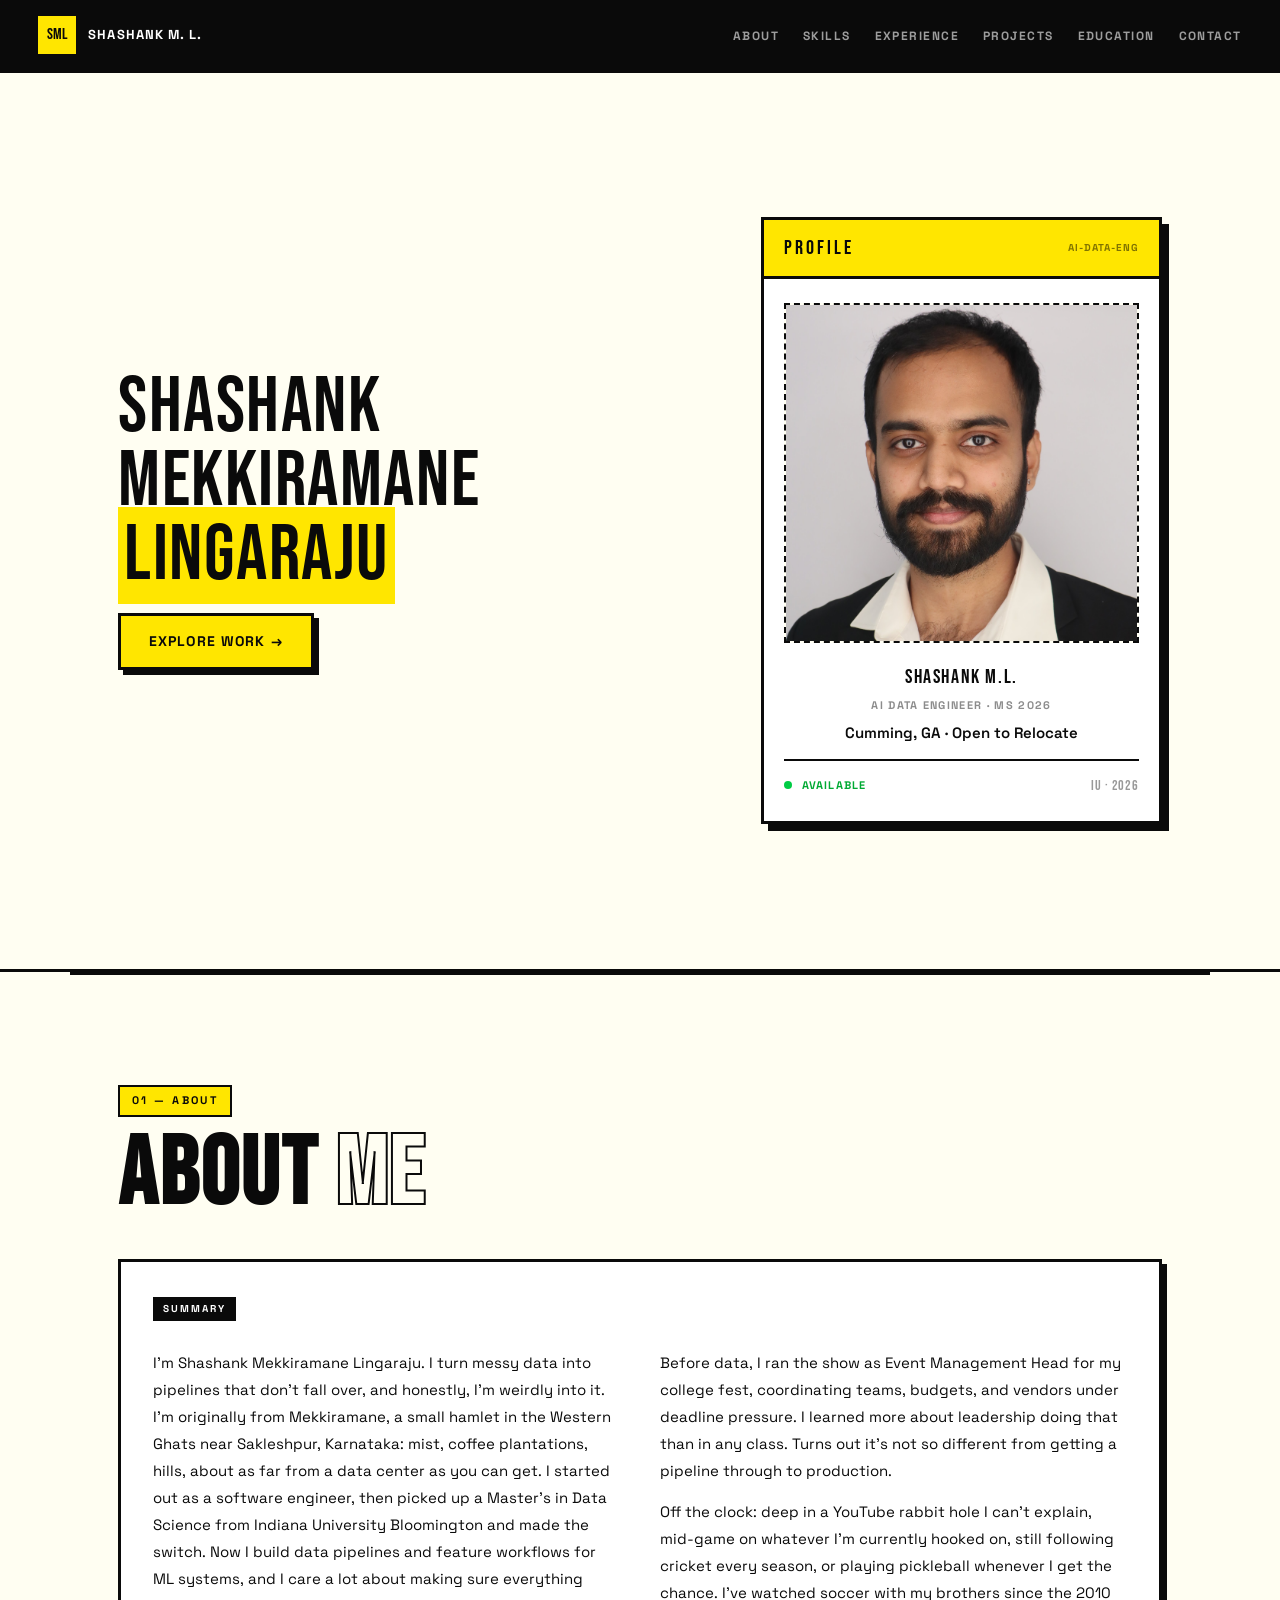
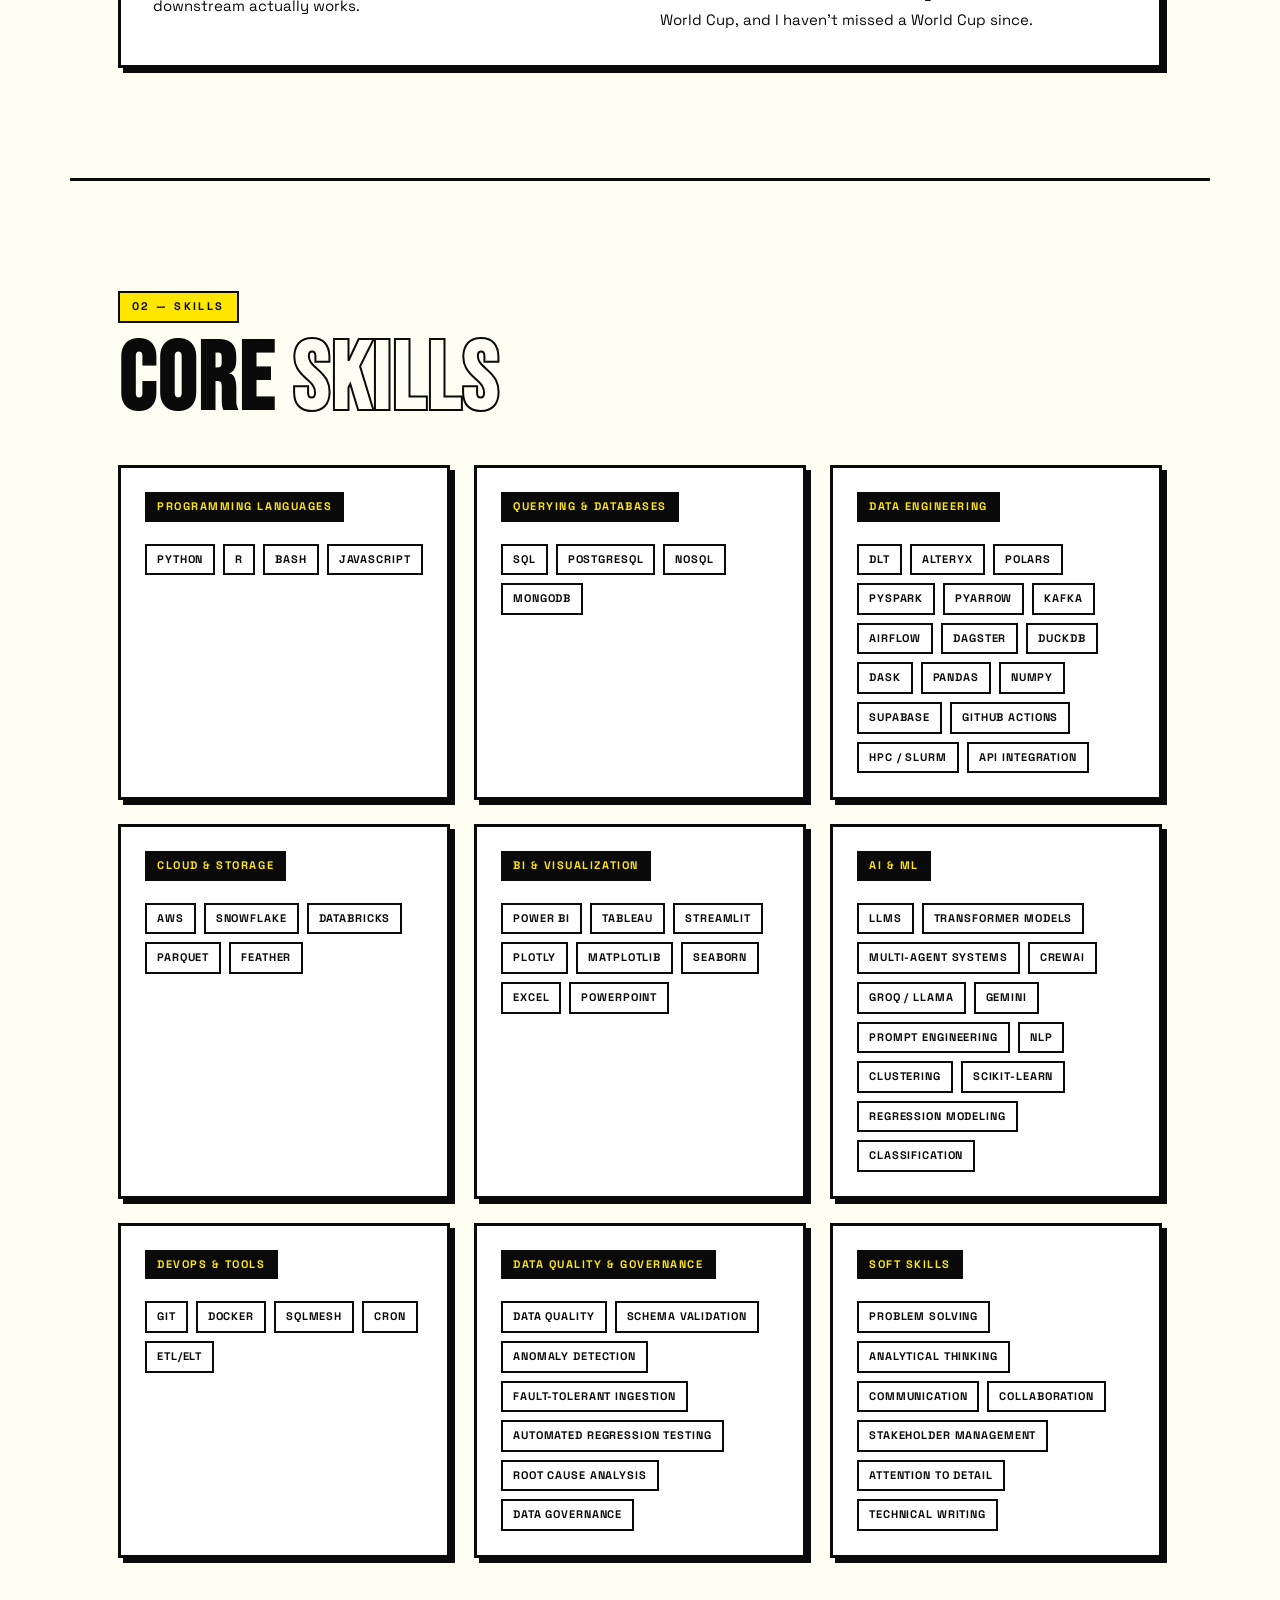
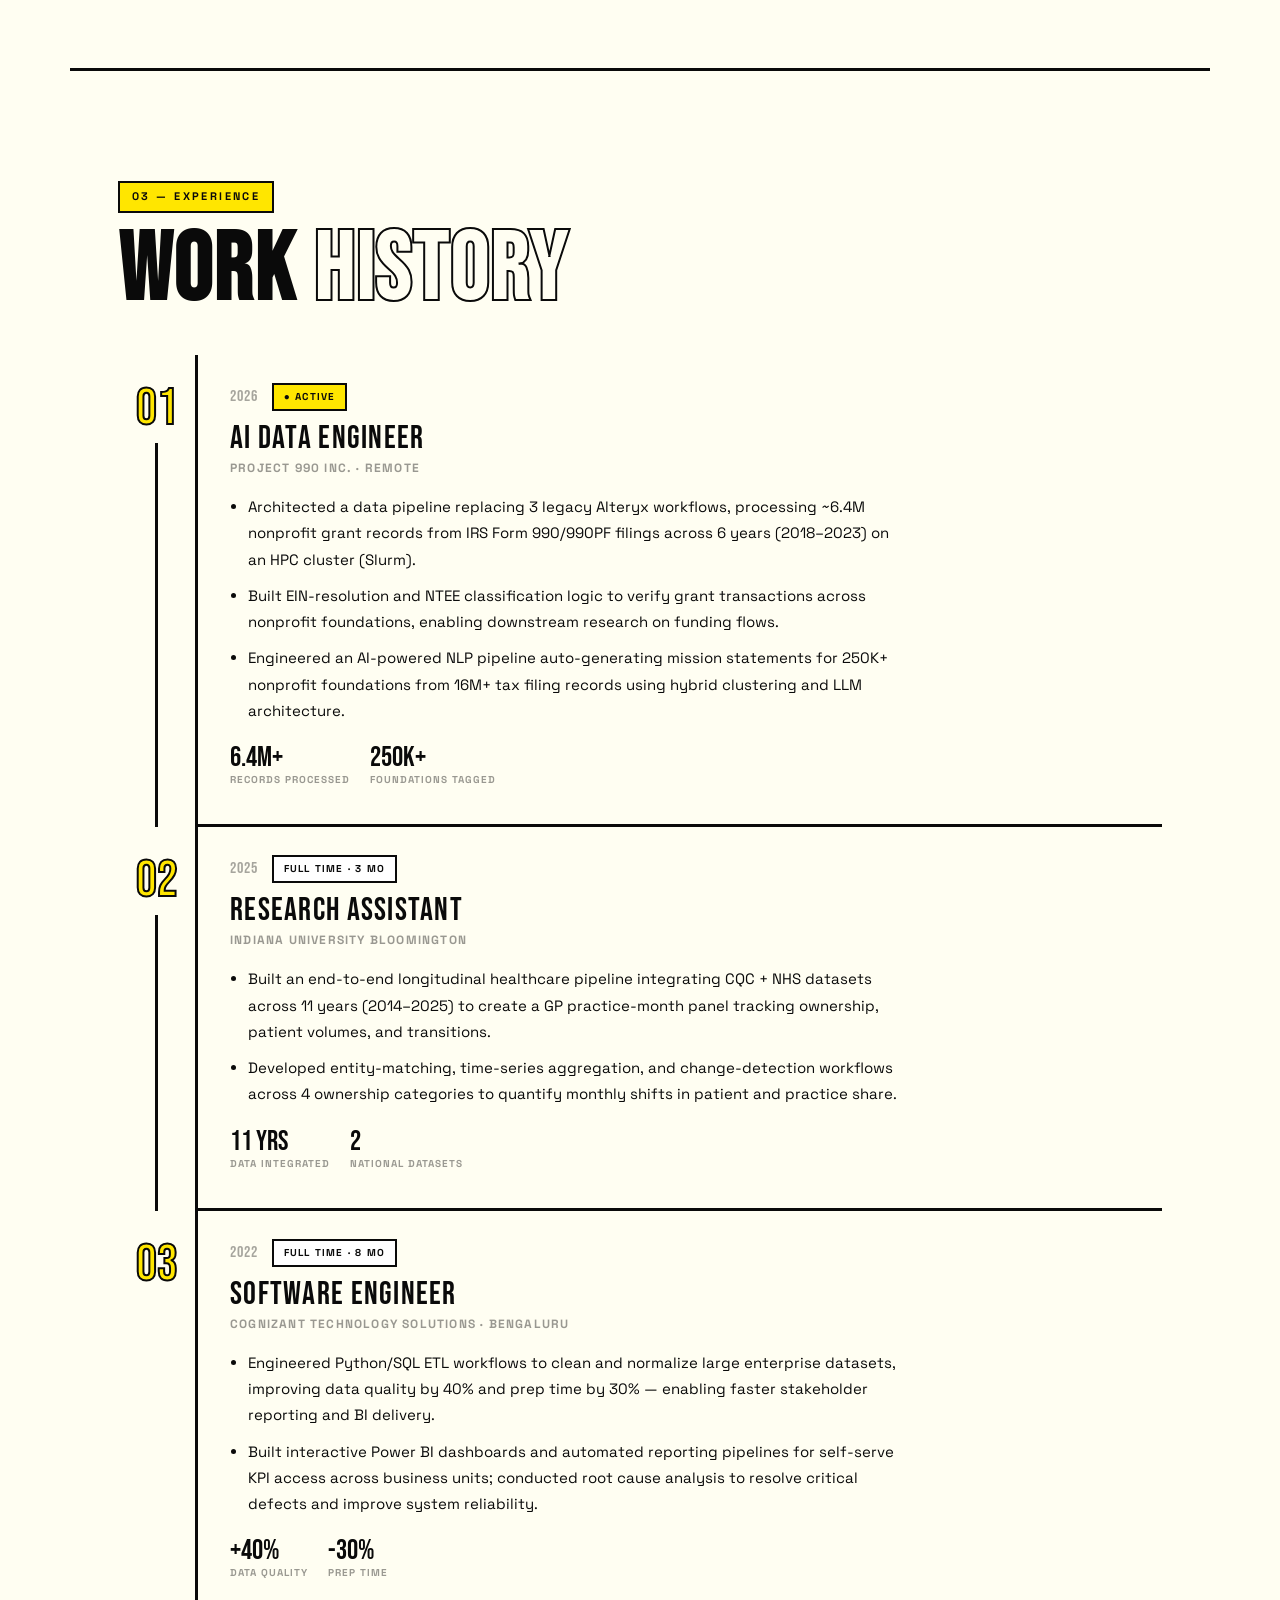
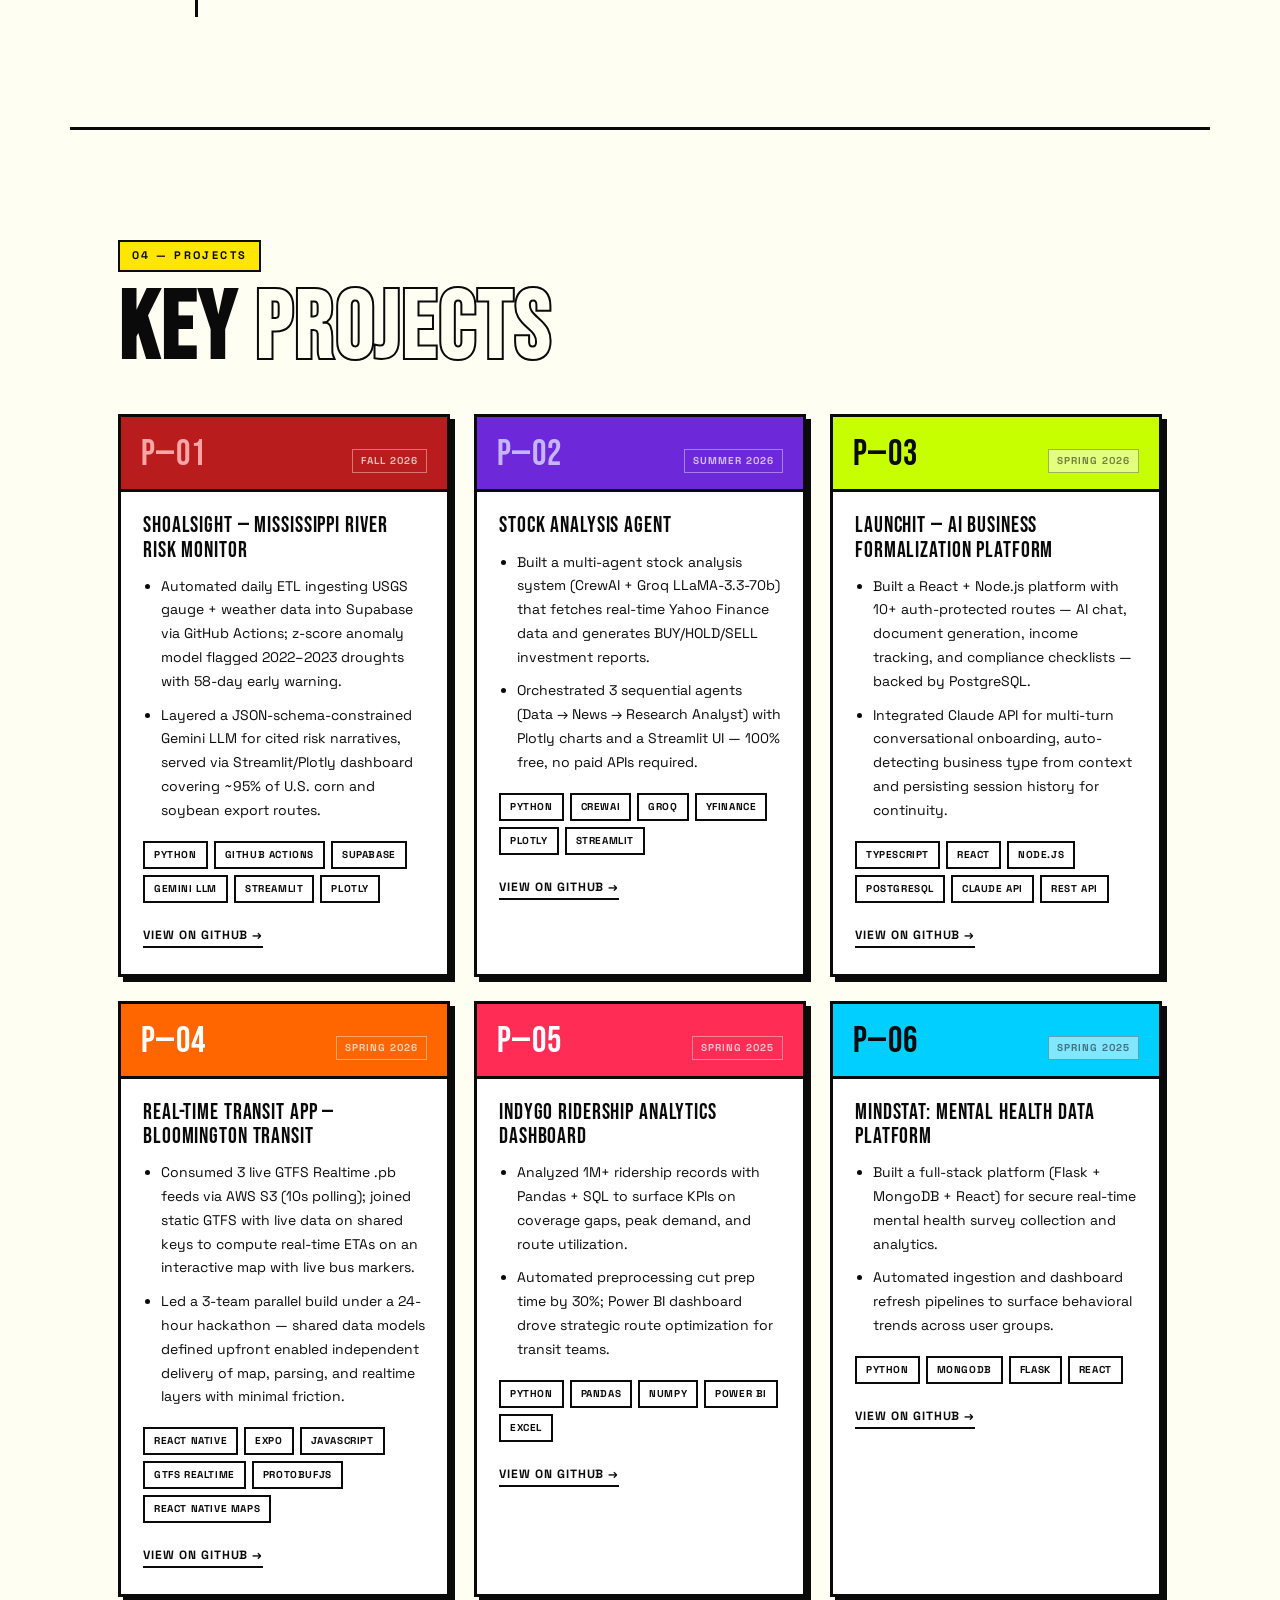
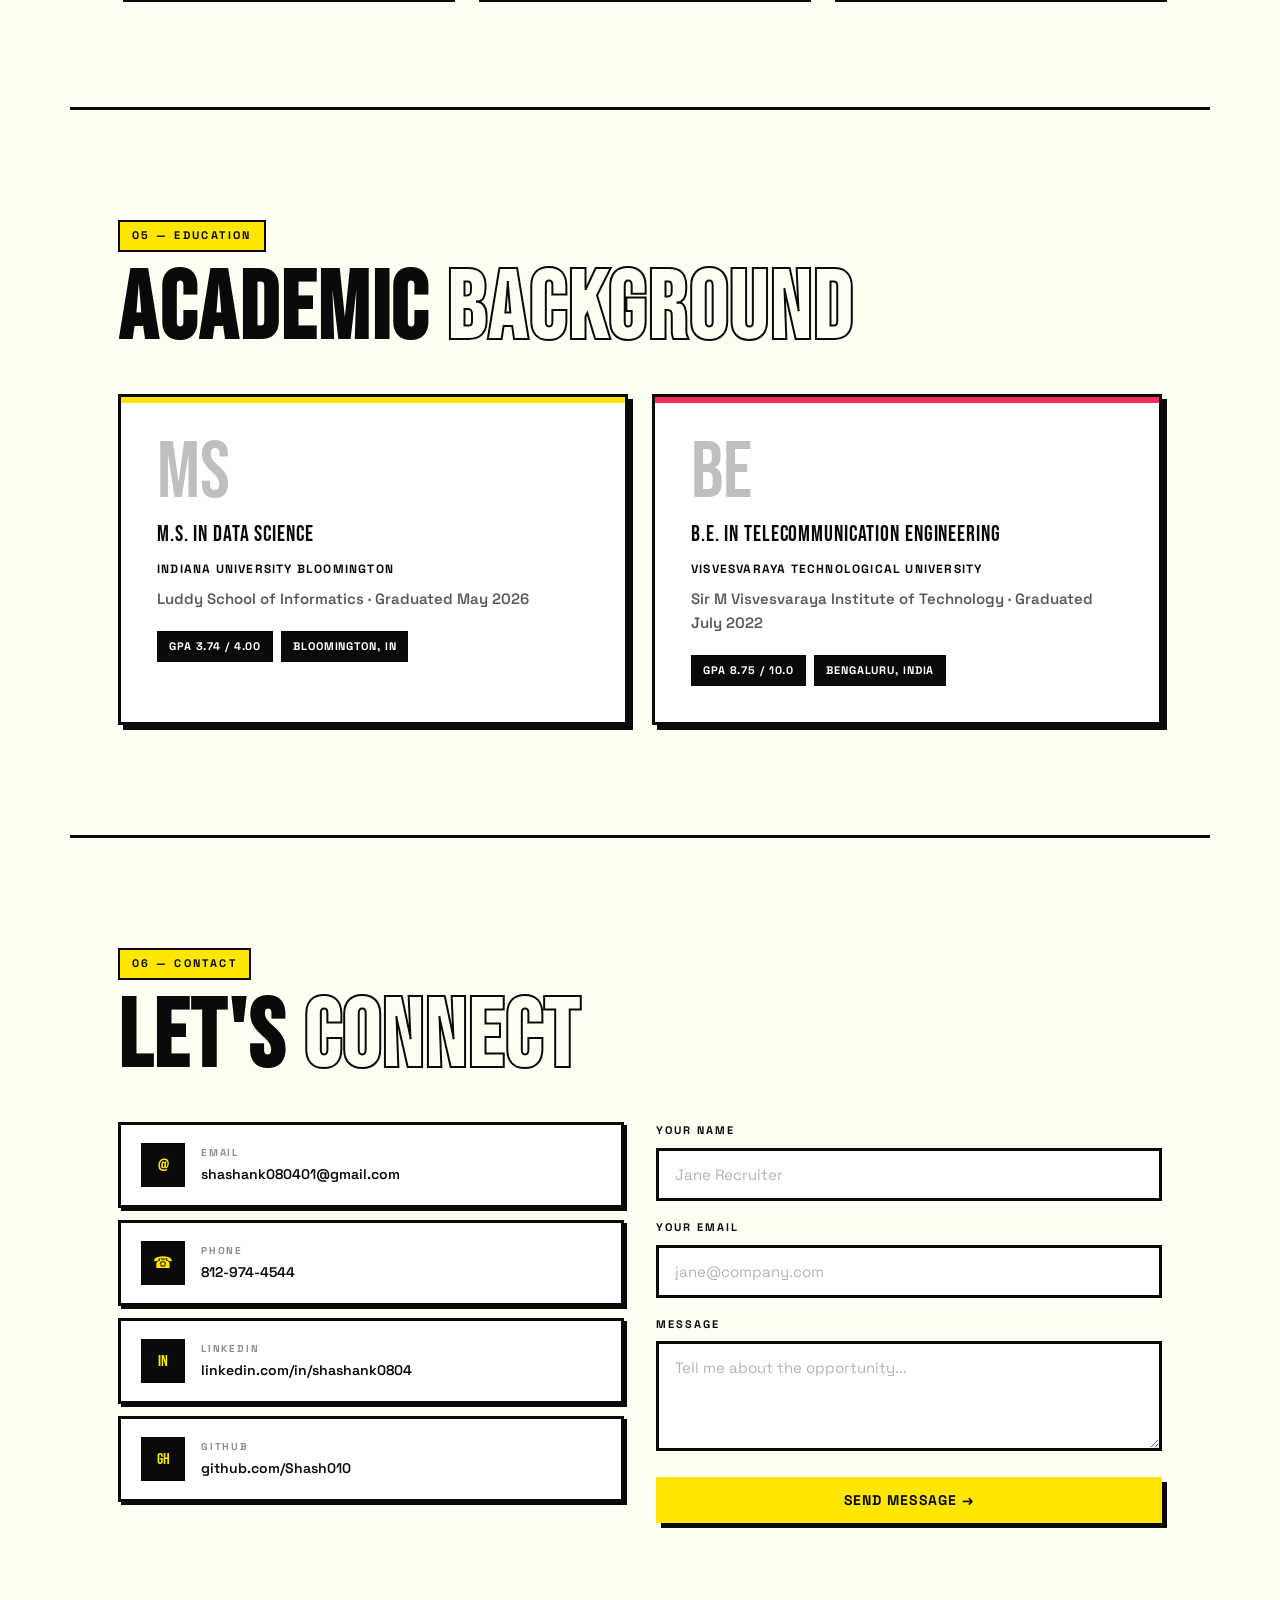
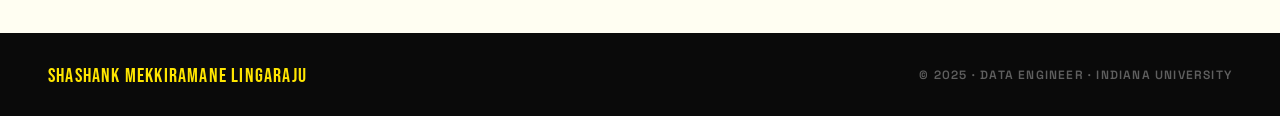
==== commit 9bc3f100: "Update Cognizant bullets with ETL and Power BI points Co-Authored-By: Claude Sonnet 4.6 <noreply@ant" ====
--- a/index.html
+++ b/index.html
@@ -307,22 +307,17 @@
                 Cognizant Technology Solutions · Bengaluru
               </div>
               <ul class="tl-desc">
-                <li>
-                  Monitored nightly/monthly batch systems (LIBRA and RAPID)
-                  handling commercial insurance billing for Liberty Mutual
-                  across mainframe, midrange, and distributed environments for
-                  30+ business clients.
-                </li>
-                <li>
-                  Designed CRON-scheduled automated regression testing for
-                  daily/monthly batch pipelines, catching data failures
-                  pre-production and directly reducing billing incidents.
-                </li>
+                <li>Engineered Python/SQL ETL workflows to clean and normalize large enterprise datasets, improving data quality by 40% and prep time by 30% — enabling faster stakeholder reporting and BI delivery.</li>
+                <li>Built interactive Power BI dashboards and automated reporting pipelines for self-serve KPI access across business units; conducted root cause analysis to resolve critical defects and improve system reliability.</li>
               </ul>
               <div class="tl-metrics">
                 <div class="tl-metric">
-                  <span class="tm-num">30+</span>
-                  <span class="tm-lbl">Business Clients</span>
+                  <span class="tm-num">+40%</span>
+                  <span class="tm-lbl">Data Quality</span>
+                </div>
+                <div class="tl-metric">
+                  <span class="tm-num">-30%</span>
+                  <span class="tm-lbl">Prep Time</span>
                 </div>
               </div>
             </div>
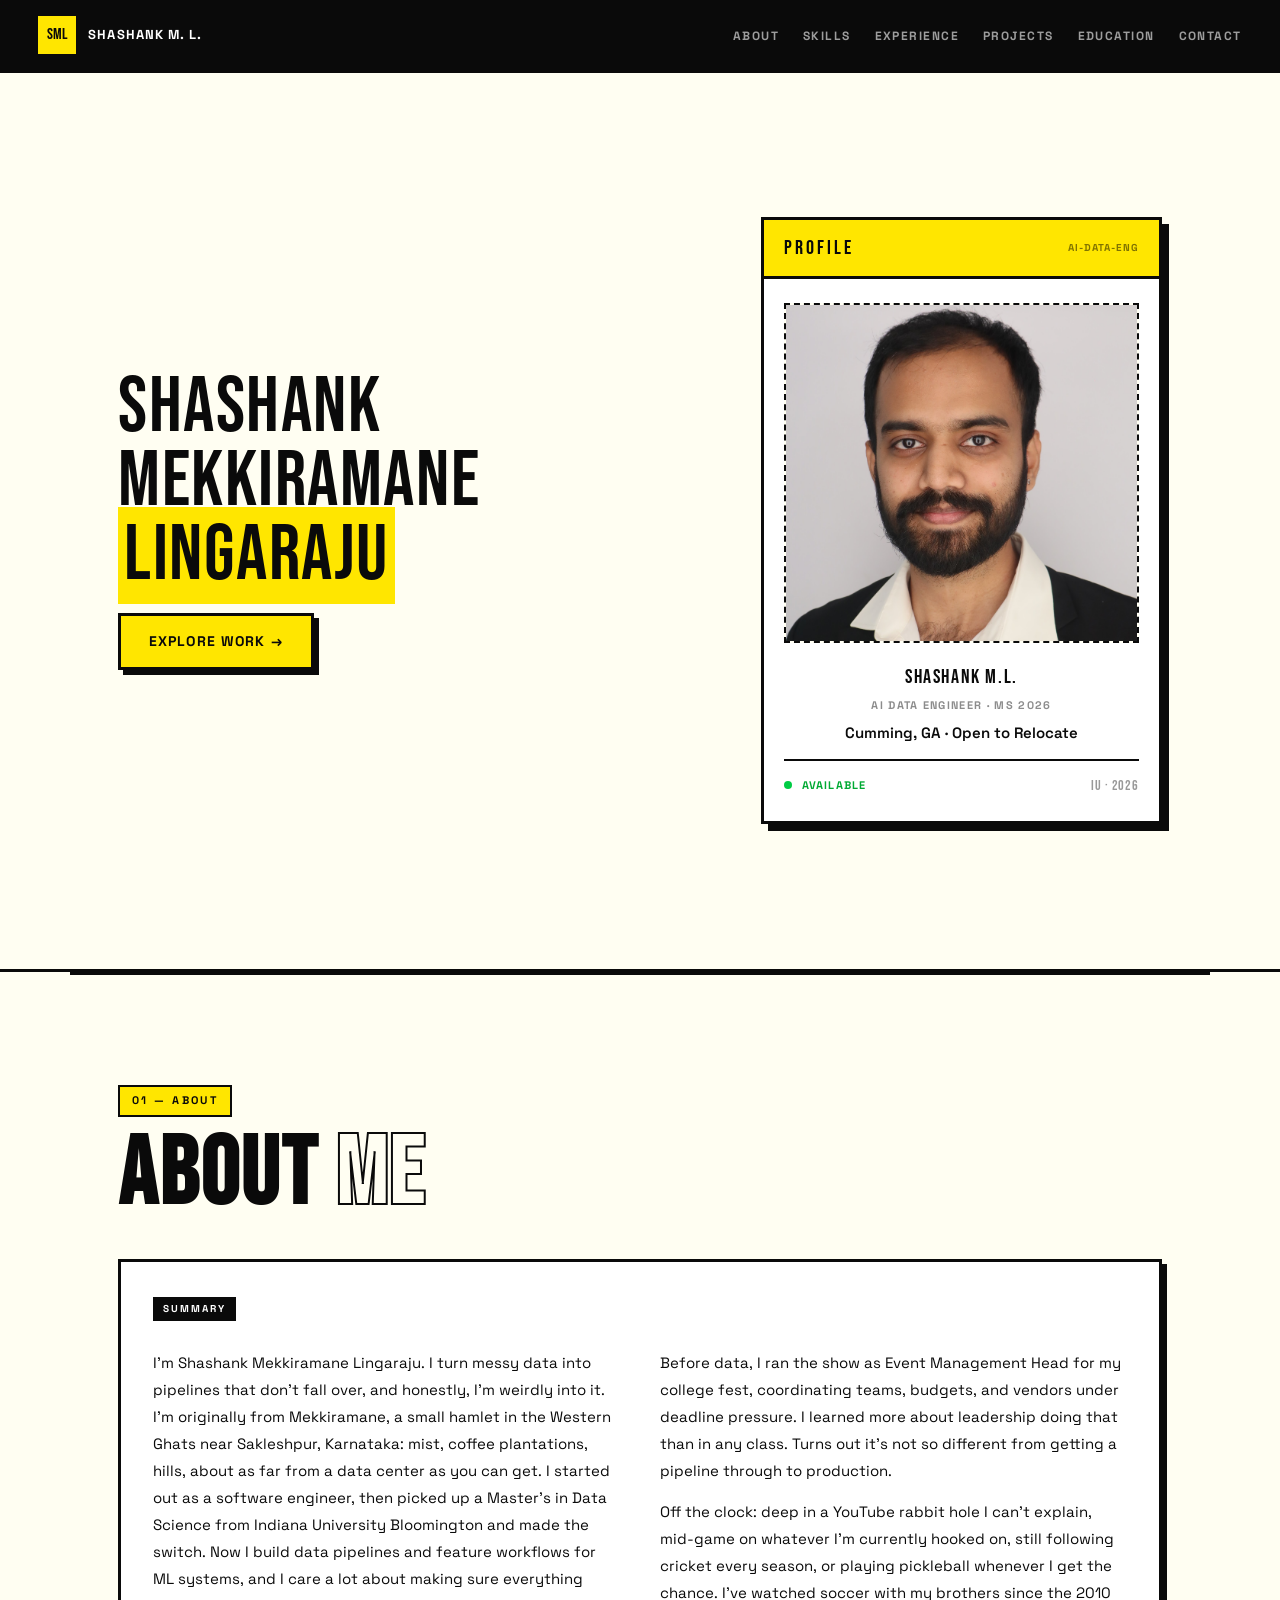
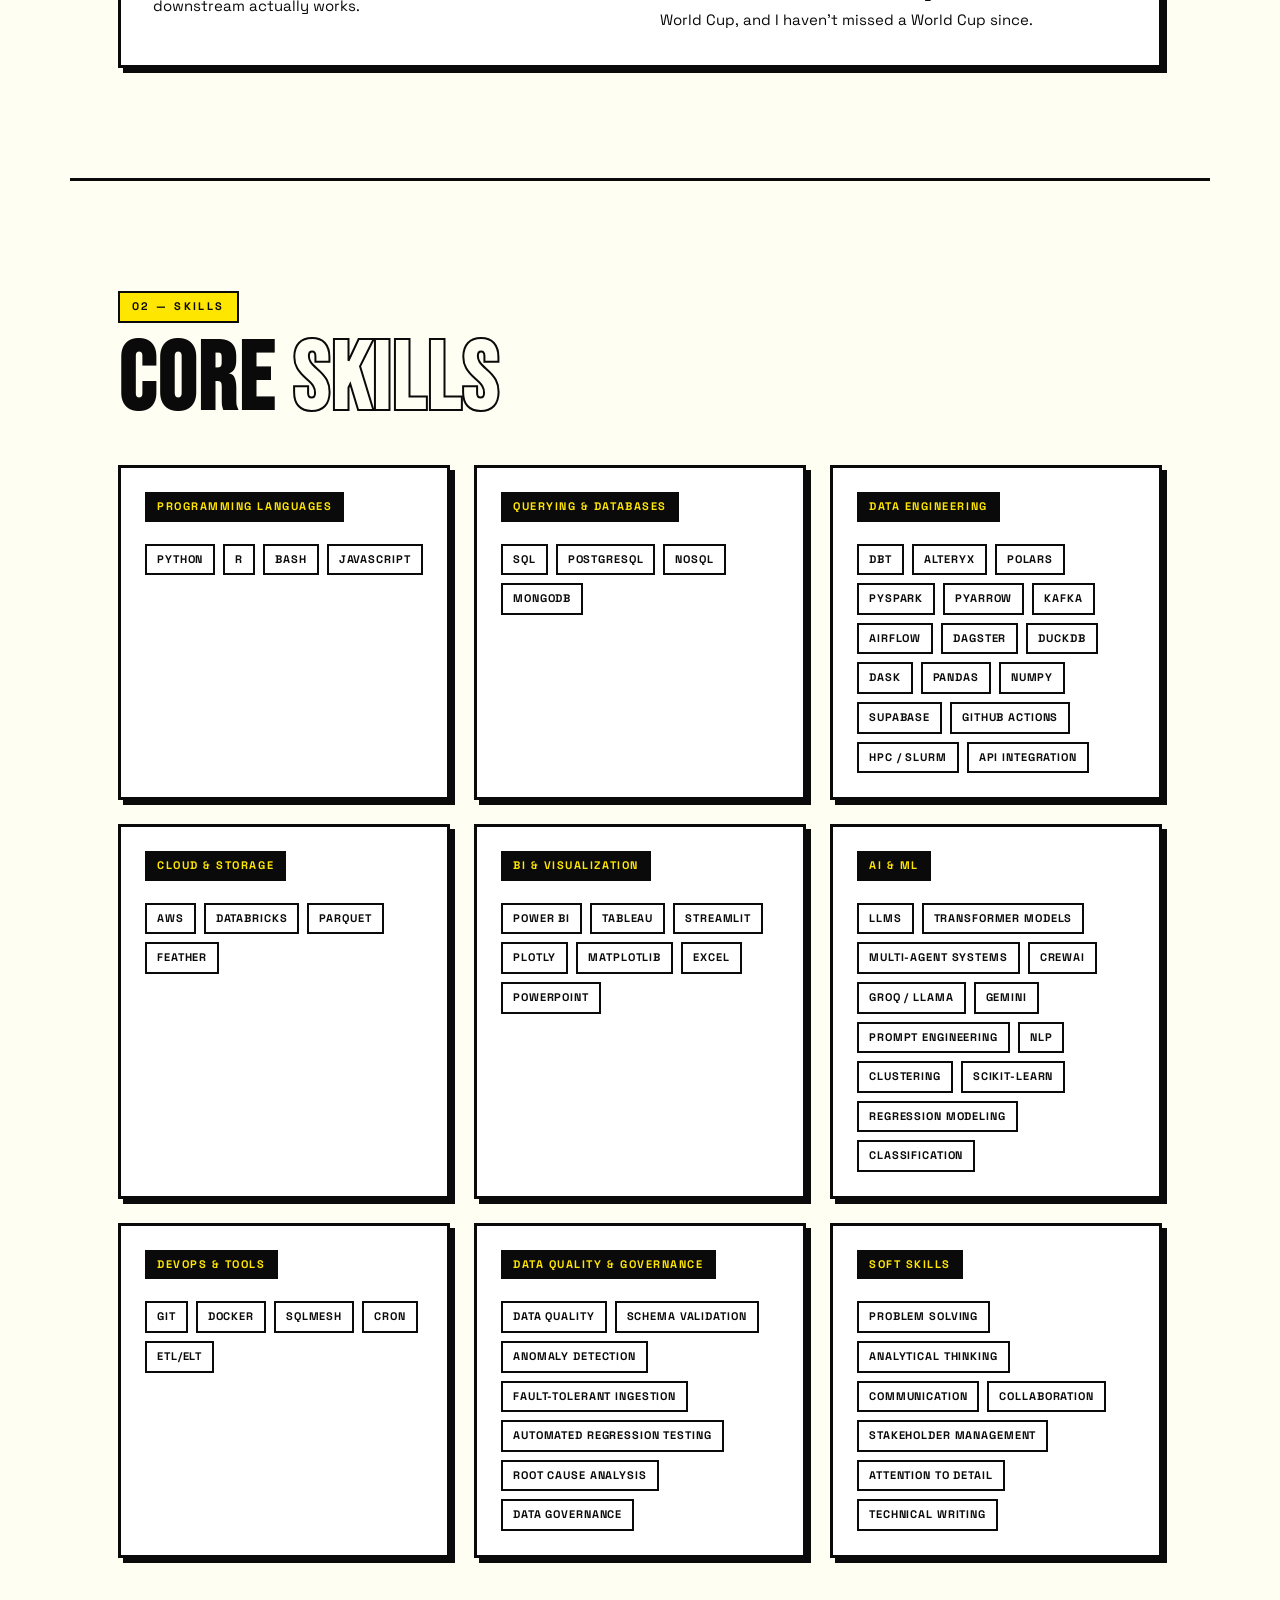
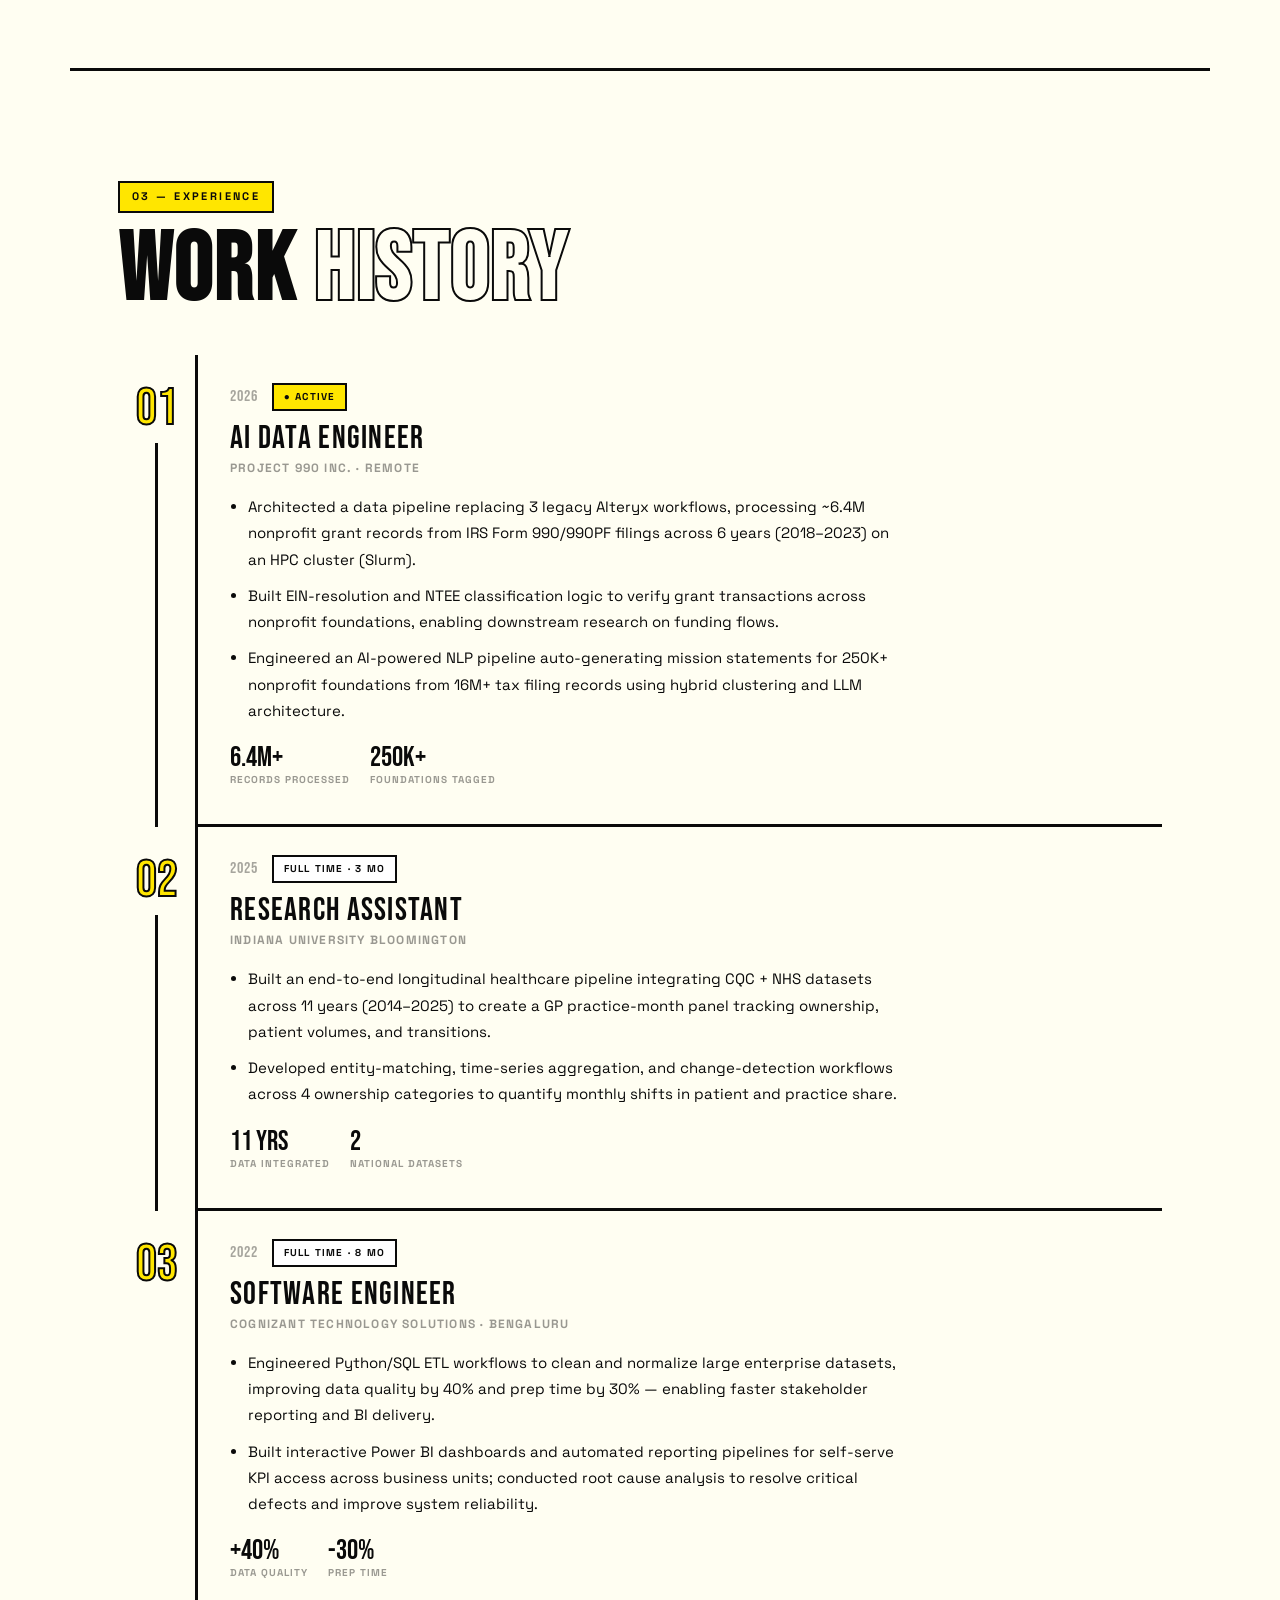
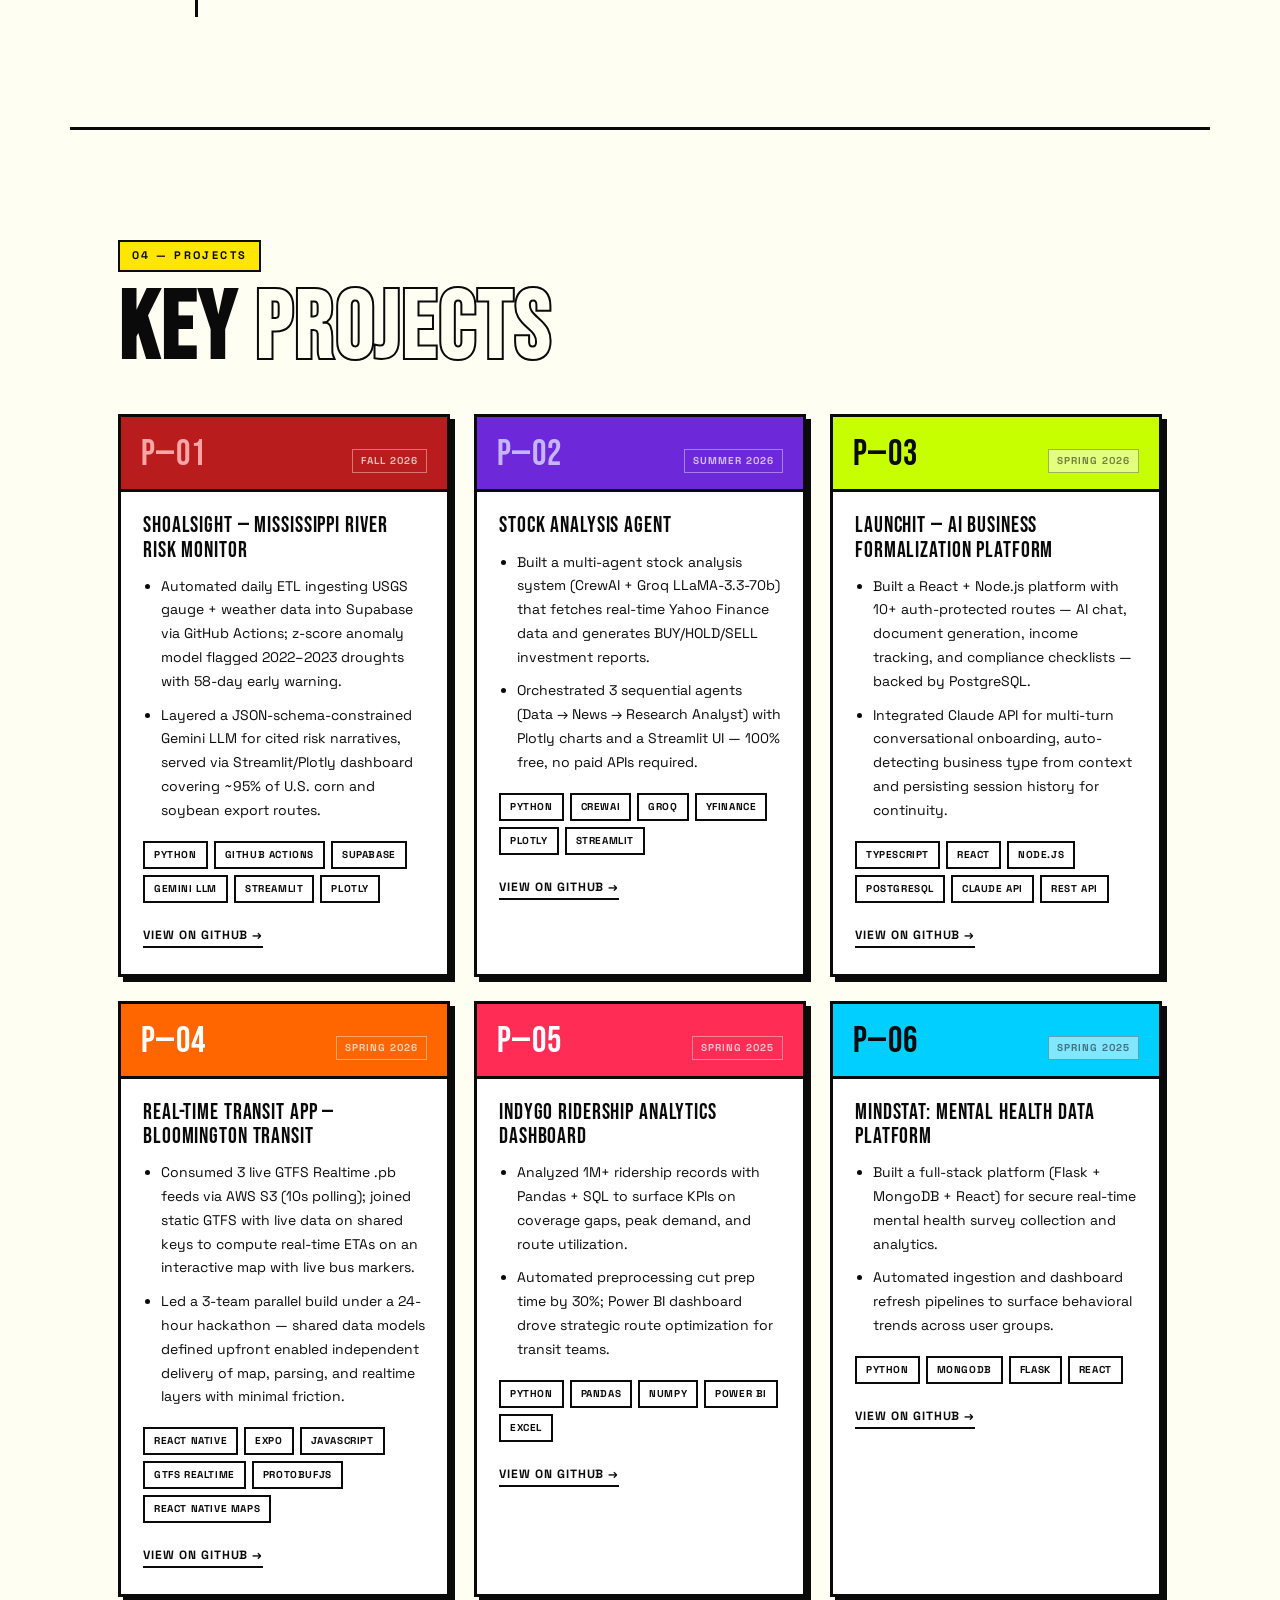
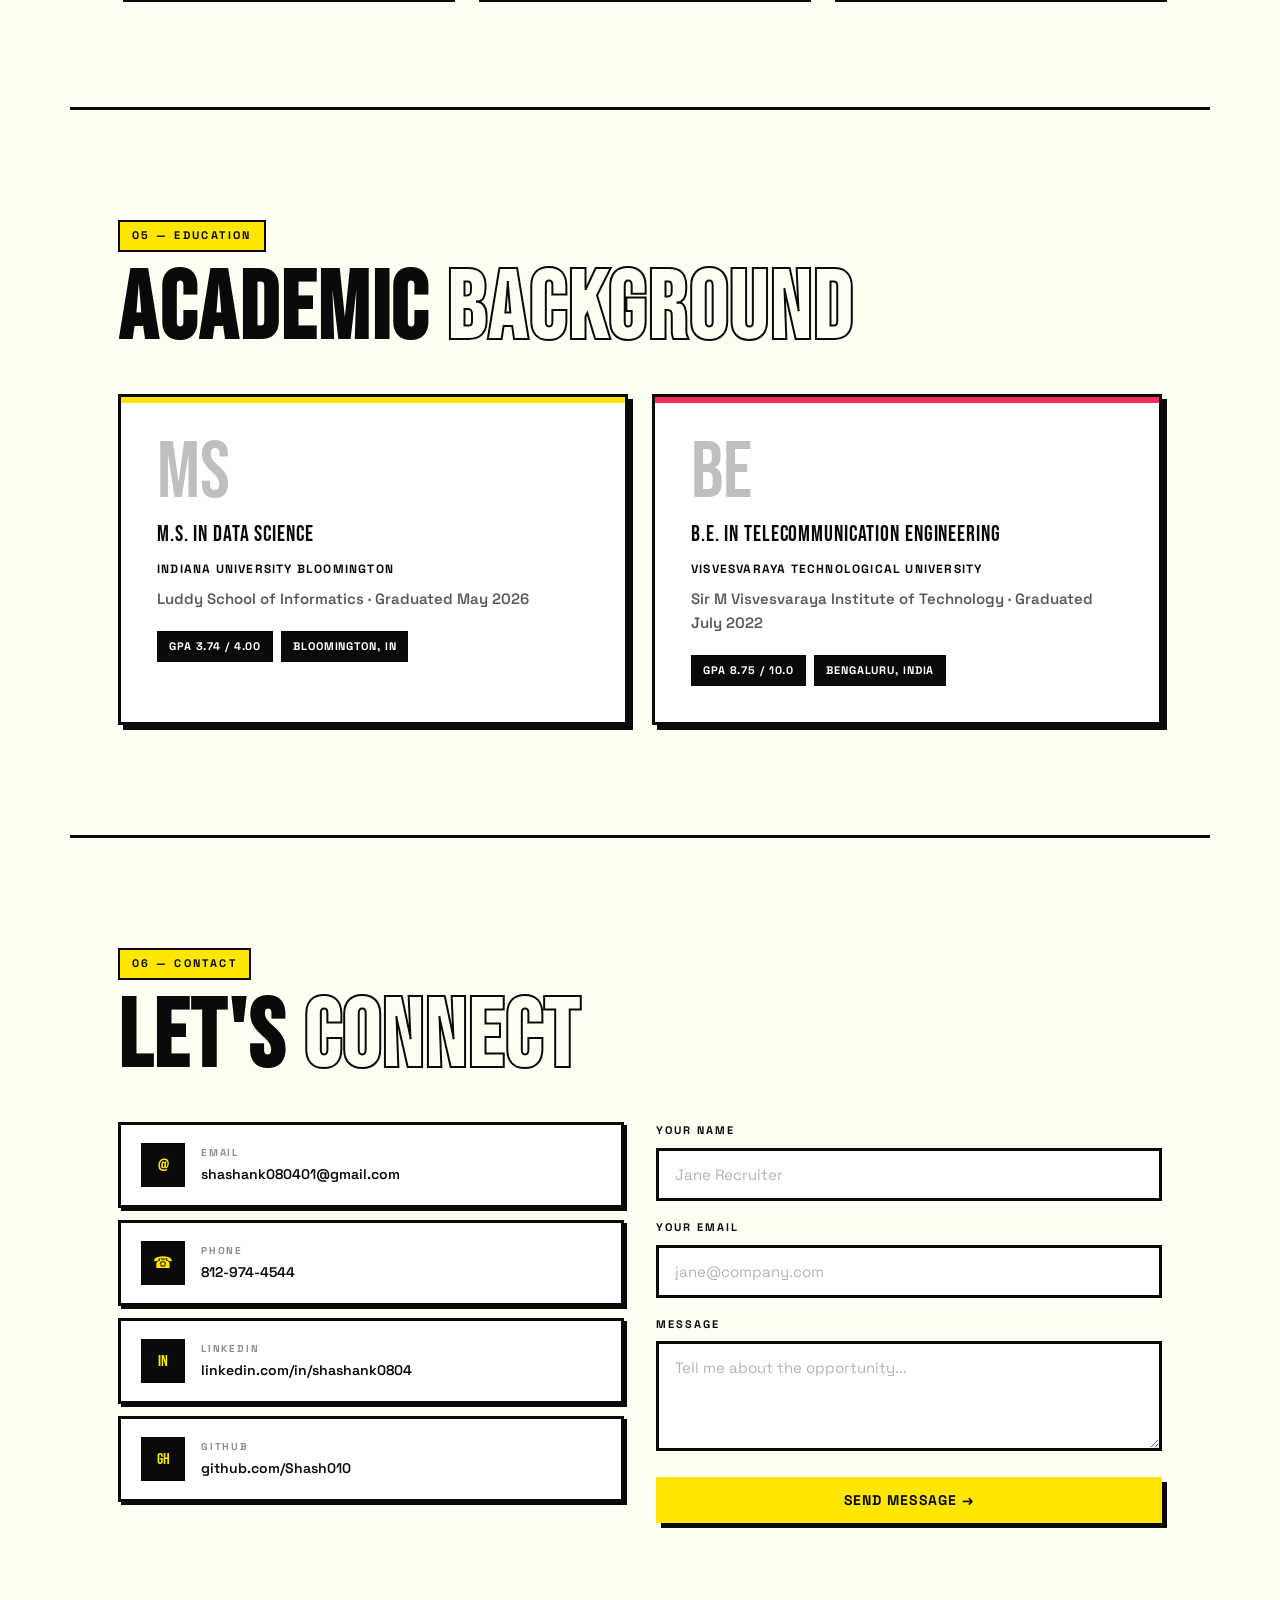
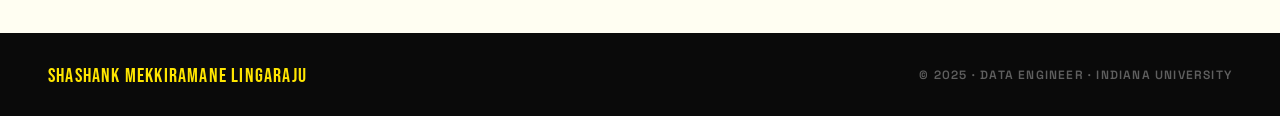
==== commit 2335b1b2: "Fix skills: dlt→dbt, remove Snowflake and Seaborn Co-Authored-By: Claude Sonnet 4.6 <noreply@anthrop" ====
--- a/index.html
+++ b/index.html
@@ -112,7 +112,7 @@
           <div class="skill-cat">
             <div class="skill-cat-label">Data Engineering</div>
             <div class="skill-chips">
-              <span class="chip">dlt</span>
+              <span class="chip">dbt</span>
               <span class="chip">Alteryx</span>
               <span class="chip">Polars</span>
               <span class="chip">PySpark</span>
@@ -134,7 +134,6 @@
             <div class="skill-cat-label">Cloud &amp; Storage</div>
             <div class="skill-chips">
               <span class="chip">AWS</span>
-              <span class="chip">Snowflake</span>
               <span class="chip">Databricks</span>
               <span class="chip">Parquet</span>
               <span class="chip">Feather</span>
@@ -148,7 +147,6 @@
               <span class="chip">Streamlit</span>
               <span class="chip">Plotly</span>
               <span class="chip">Matplotlib</span>
-              <span class="chip">Seaborn</span>
               <span class="chip">Excel</span>
               <span class="chip">PowerPoint</span>
             </div>
